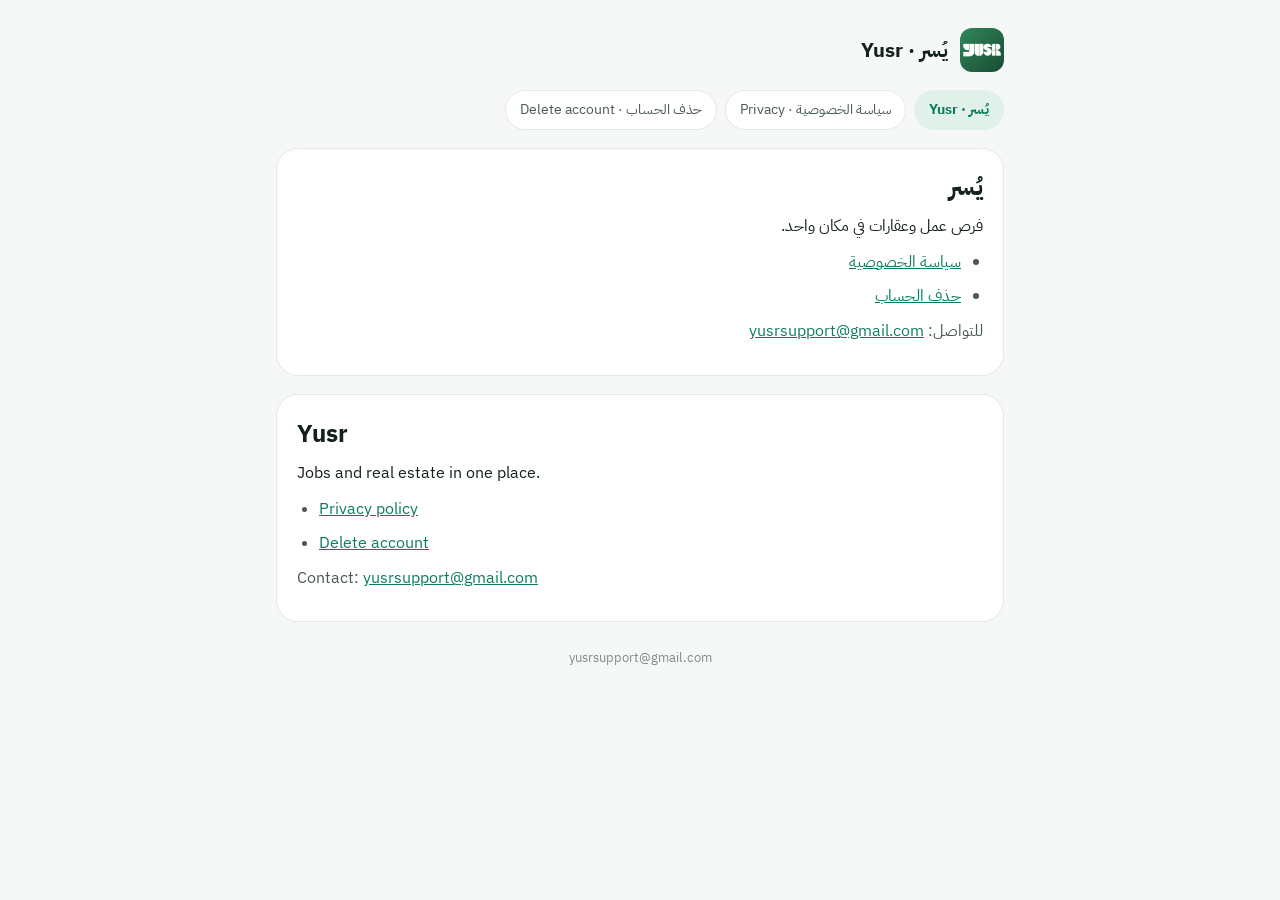
==== index.html @ 182690db "Yusr: privacy policy and account deletion pages (Arabic and English) Co-Authored-By: Claude Opus 5.5" ====
<!doctype html>
<html lang="ar" dir="rtl">
<head>
<meta charset="utf-8">
<meta name="viewport" content="width=device-width, initial-scale=1">
<title>يُسر · Yusr</title>
<link rel="preconnect" href="https://fonts.googleapis.com"><link rel="preconnect" href="https://fonts.gstatic.com" crossorigin>
<link href="https://fonts.googleapis.com/css2?family=IBM+Plex+Sans+Arabic:wght@400;600;700&family=IBM+Plex+Sans:wght@400;600;700&display=swap" rel="stylesheet">
<link rel="icon" href="logo.png">
<style>
:root{--bg:#F6F8F7;--card:#FFFFFF;--ink:#14201B;--ink2:#4A5952;--ink3:#7F8C87;--brand:#0B7D5E;--soft:#E0F1E9;--line:#E3E8E6}
@media (prefers-color-scheme:dark){:root{--bg:#0E1412;--card:#18201D;--ink:#EEF3F1;--ink2:#A5B4AE;--ink3:#7D8B86;--brand:#3DD598;--soft:#163328;--line:#26302C}}
*{box-sizing:border-box}
body{margin:0;background:var(--bg);color:var(--ink);font:16px/1.85 "IBM Plex Sans Arabic","Segoe UI",Tahoma,Arial,sans-serif}
.wrap{max-width:760px;margin:0 auto;padding:20px 16px 60px}
header{display:flex;align-items:center;gap:12px;padding:8px 0 18px}
header img{width:44px;height:44px;border-radius:12px}
header .name{font-weight:700;font-size:20px}
nav{display:flex;flex-wrap:wrap;gap:8px;margin-bottom:18px}
nav a{padding:6px 14px;border-radius:999px;background:var(--card);border:1px solid var(--line);color:var(--ink2);text-decoration:none;font-size:14px}
nav a.on{background:var(--soft);color:var(--brand);border-color:transparent;font-weight:700}
.doc{background:var(--card);border:1px solid var(--line);border-radius:22px;padding:22px 20px;margin-bottom:18px}
h1{font-size:24px;line-height:1.4;margin:0 0 8px}
h2{font-size:17px;margin:22px 0 4px;color:var(--brand)}
p{margin:6px 0;color:var(--ink2)}
ul{margin:6px 0;padding-inline-start:22px;color:var(--ink2)}
li{margin:4px 0}
a{color:var(--brand)}
.lead{color:var(--ink)}
.en{font-family:"IBM Plex Sans","Segoe UI",Arial,sans-serif}
.steps li{margin:8px 0}
footer{color:var(--ink3);font-size:13px;text-align:center;margin-top:24px}
</style>
</head>
<body><div class="wrap">
<header><img src="logo.png" alt=""><div class="name">يُسر · Yusr</div></header>
<nav><a href="index.html" class="on">يُسر · Yusr</a><a href="privacy.html" class="">سياسة الخصوصية · Privacy</a><a href="delete-account.html" class="">حذف الحساب · Delete account</a></nav>
<section class="doc" lang="ar" dir="rtl"><h1>يُسر</h1><p class="lead">فرص عمل وعقارات في مكان واحد.</p>
<ul><li><a href="privacy.html">سياسة الخصوصية</a></li><li><a href="delete-account.html">حذف الحساب</a></li></ul>
<p>للتواصل: <a href="mailto:yusrsupport@gmail.com">yusrsupport@gmail.com</a></p></section>
<section class="doc en" lang="en" dir="ltr"><h1>Yusr</h1><p class="lead">Jobs and real estate in one place.</p>
<ul><li><a href="privacy.html">Privacy policy</a></li><li><a href="delete-account.html">Delete account</a></li></ul>
<p>Contact: <a href="mailto:yusrsupport@gmail.com">yusrsupport@gmail.com</a></p></section>
<footer>yusrsupport@gmail.com</footer>
</div></body></html>
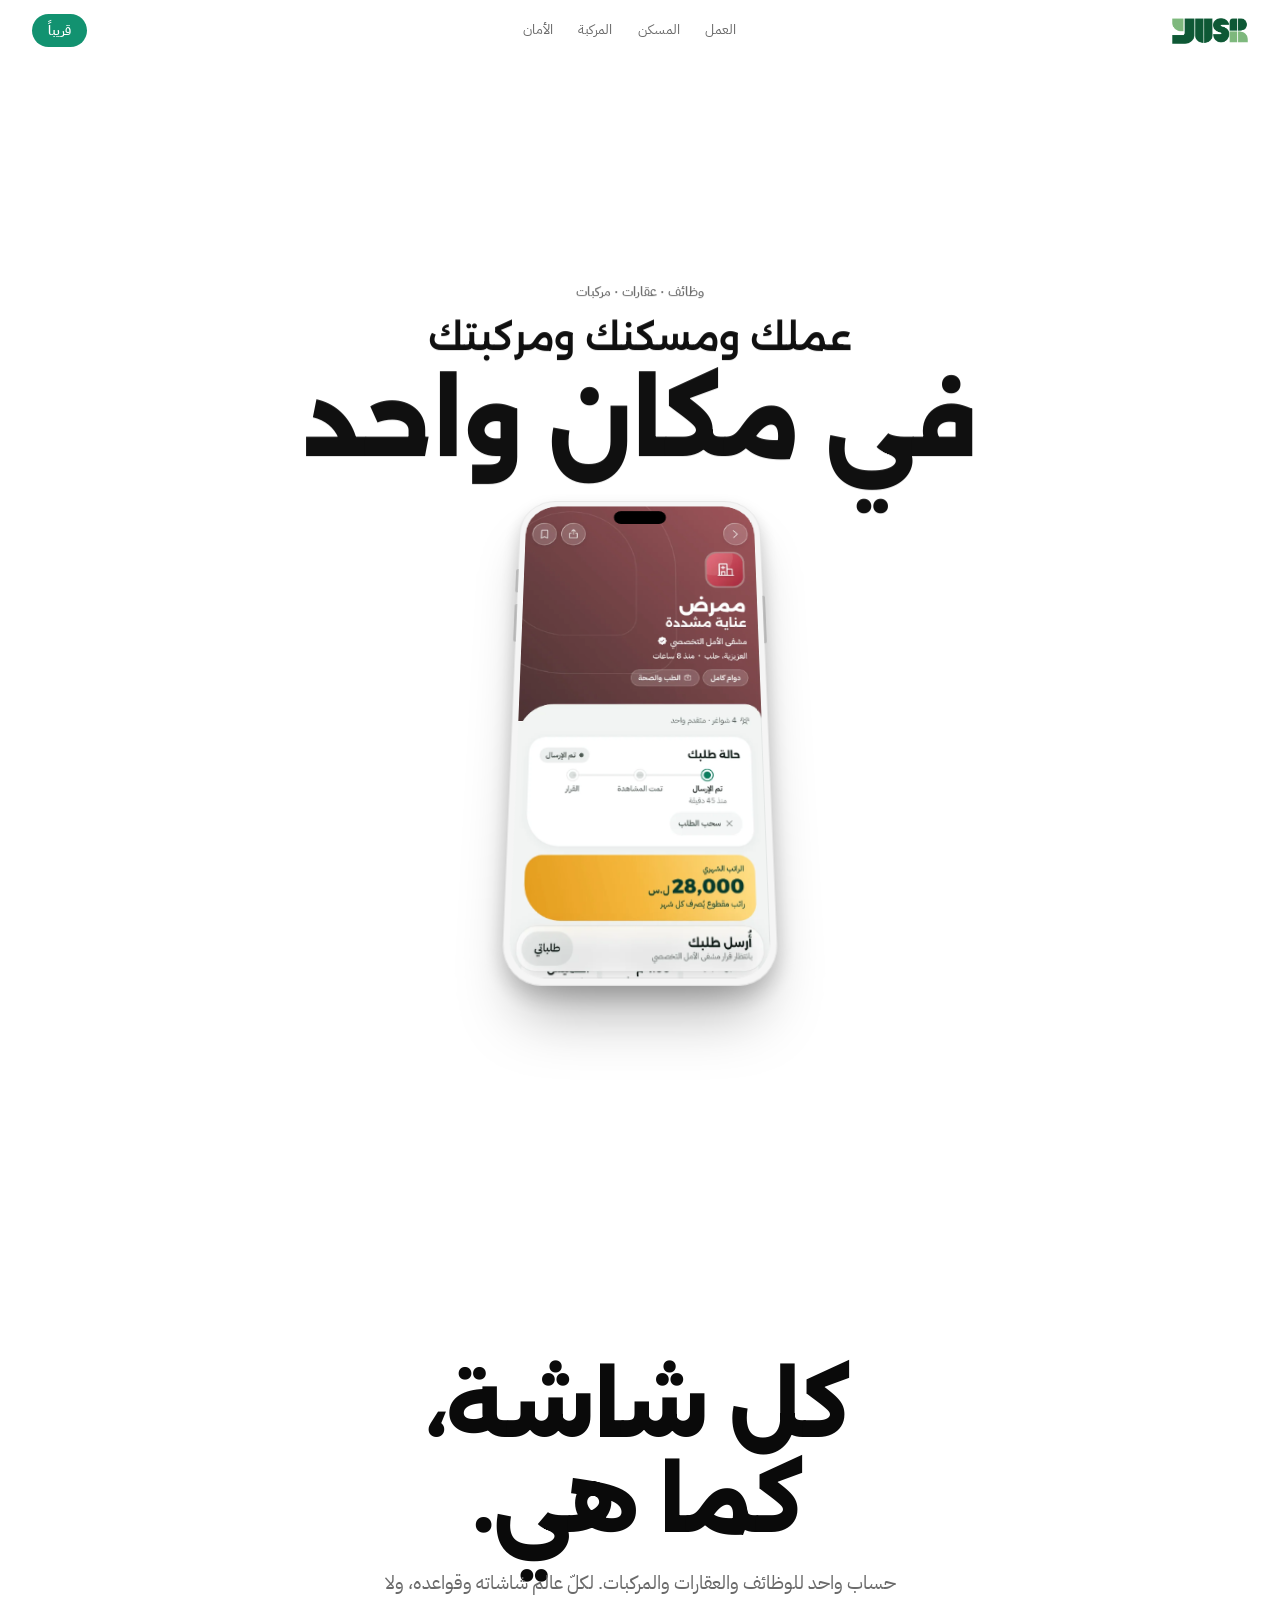
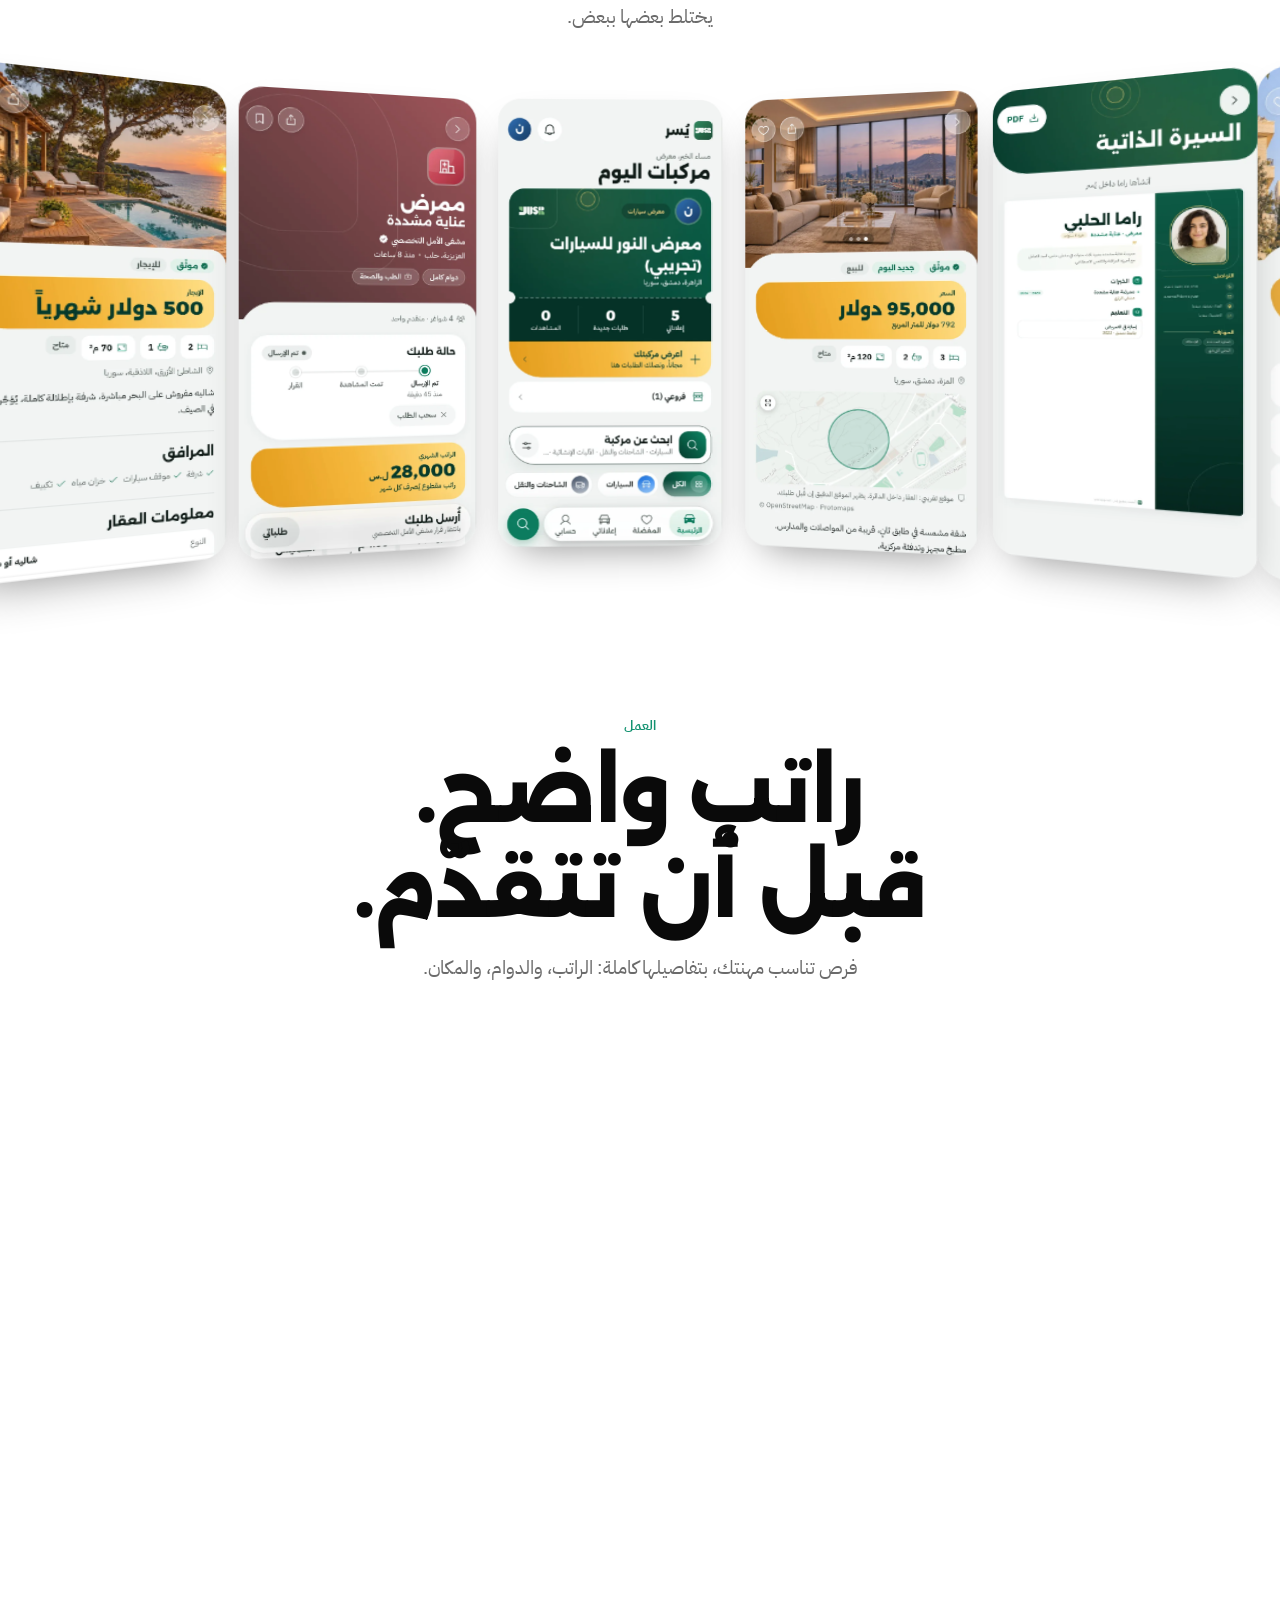
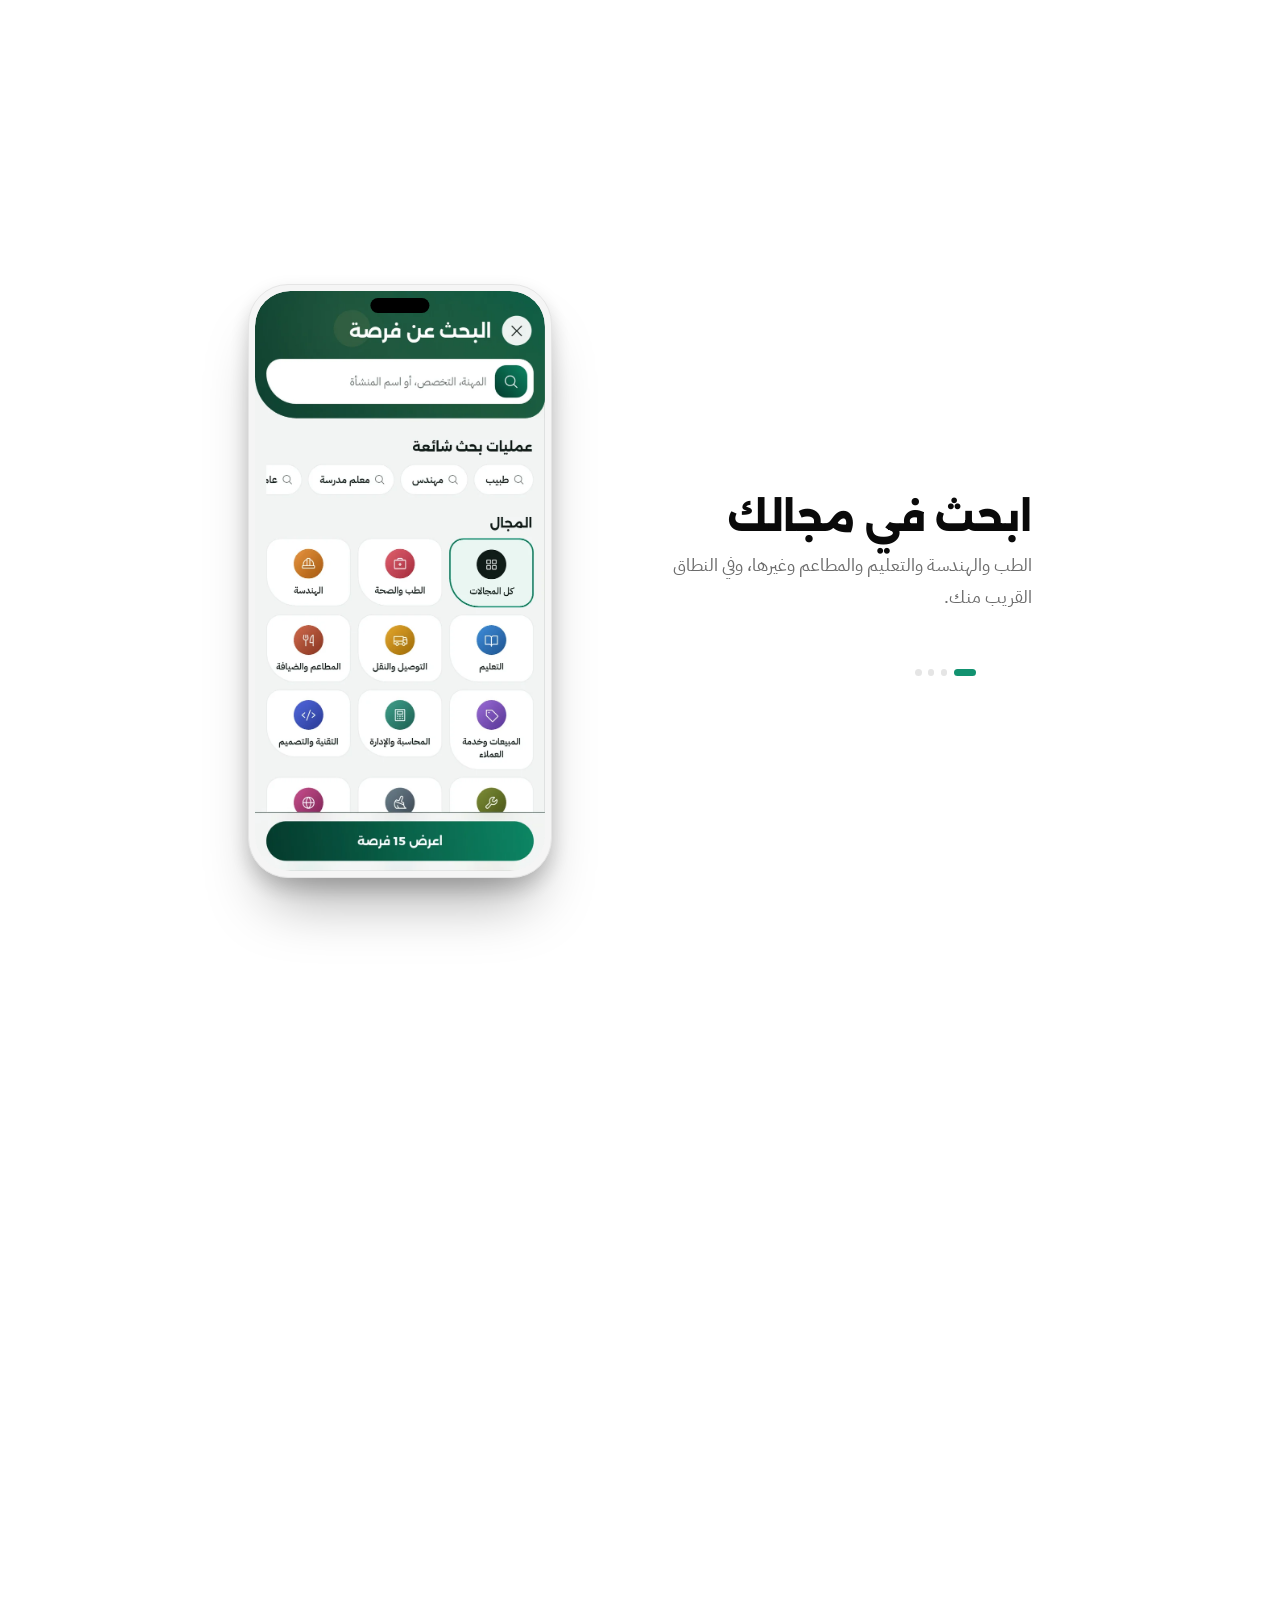
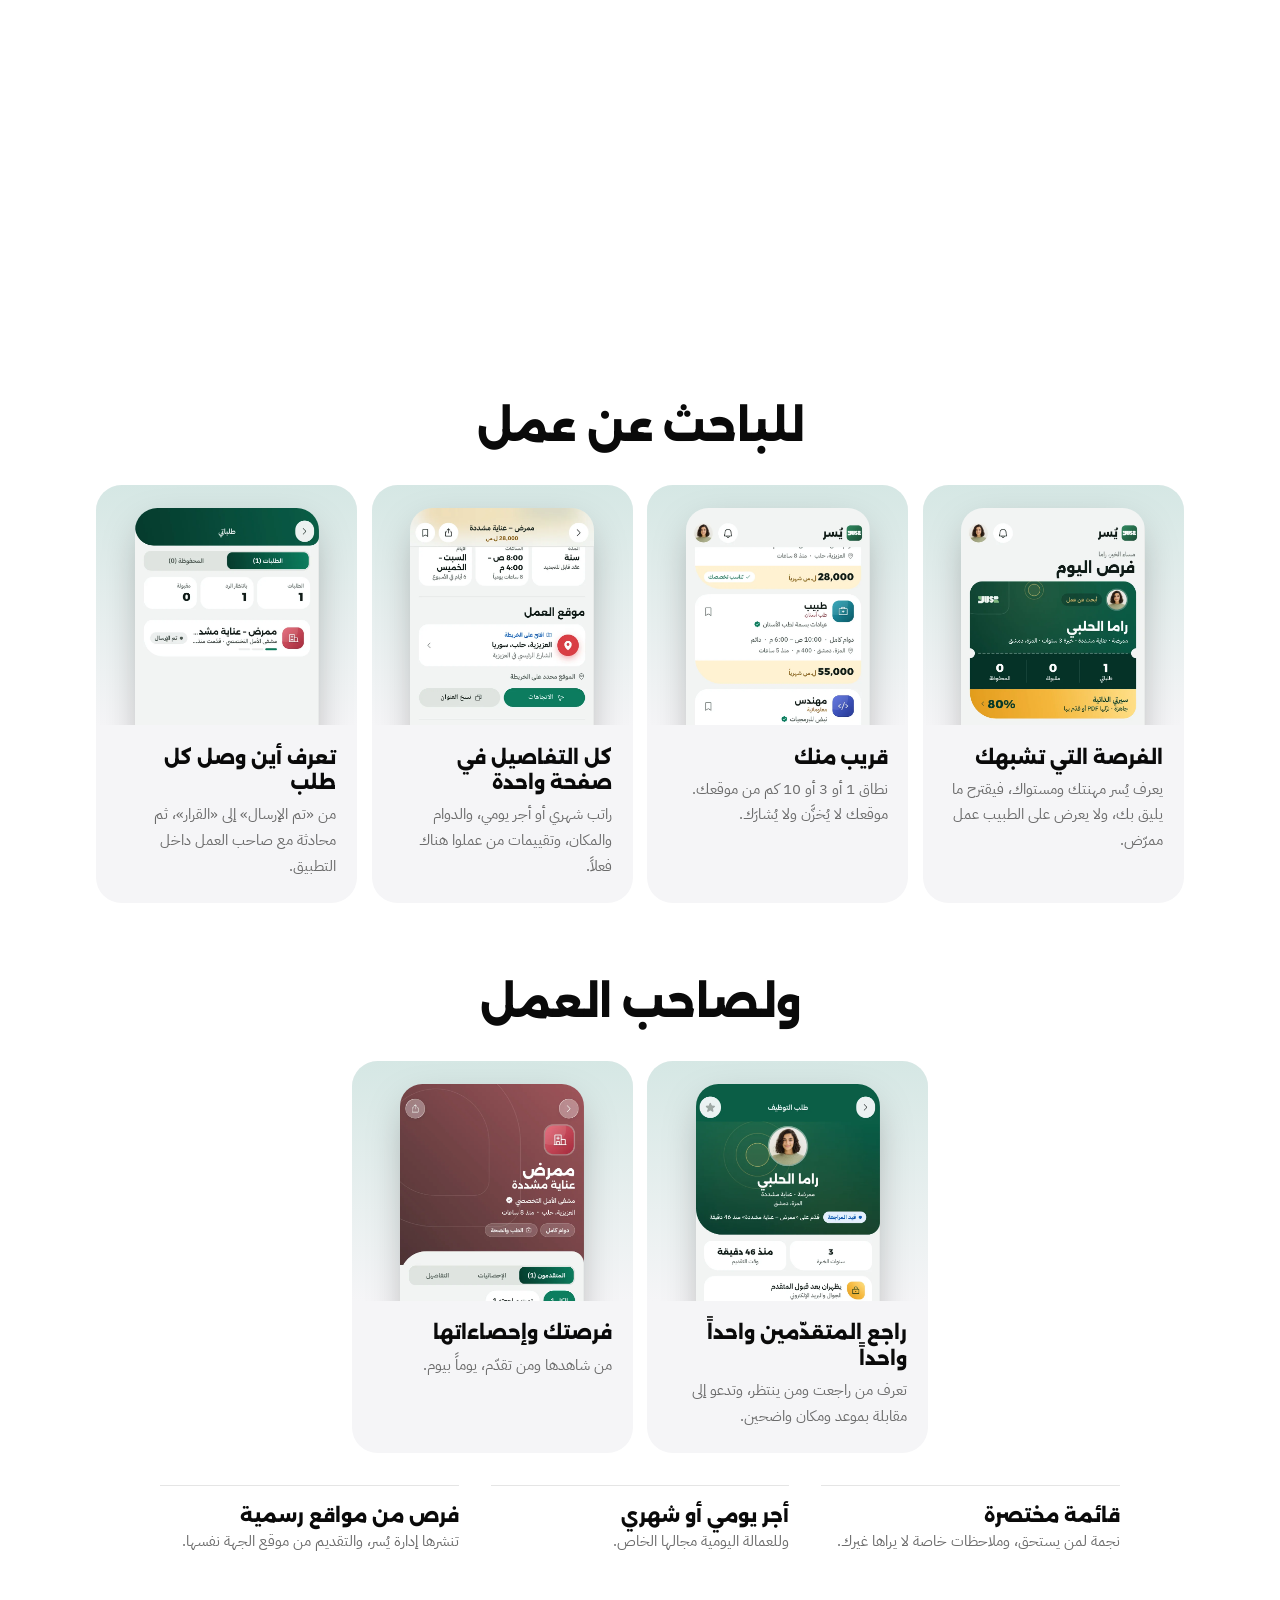
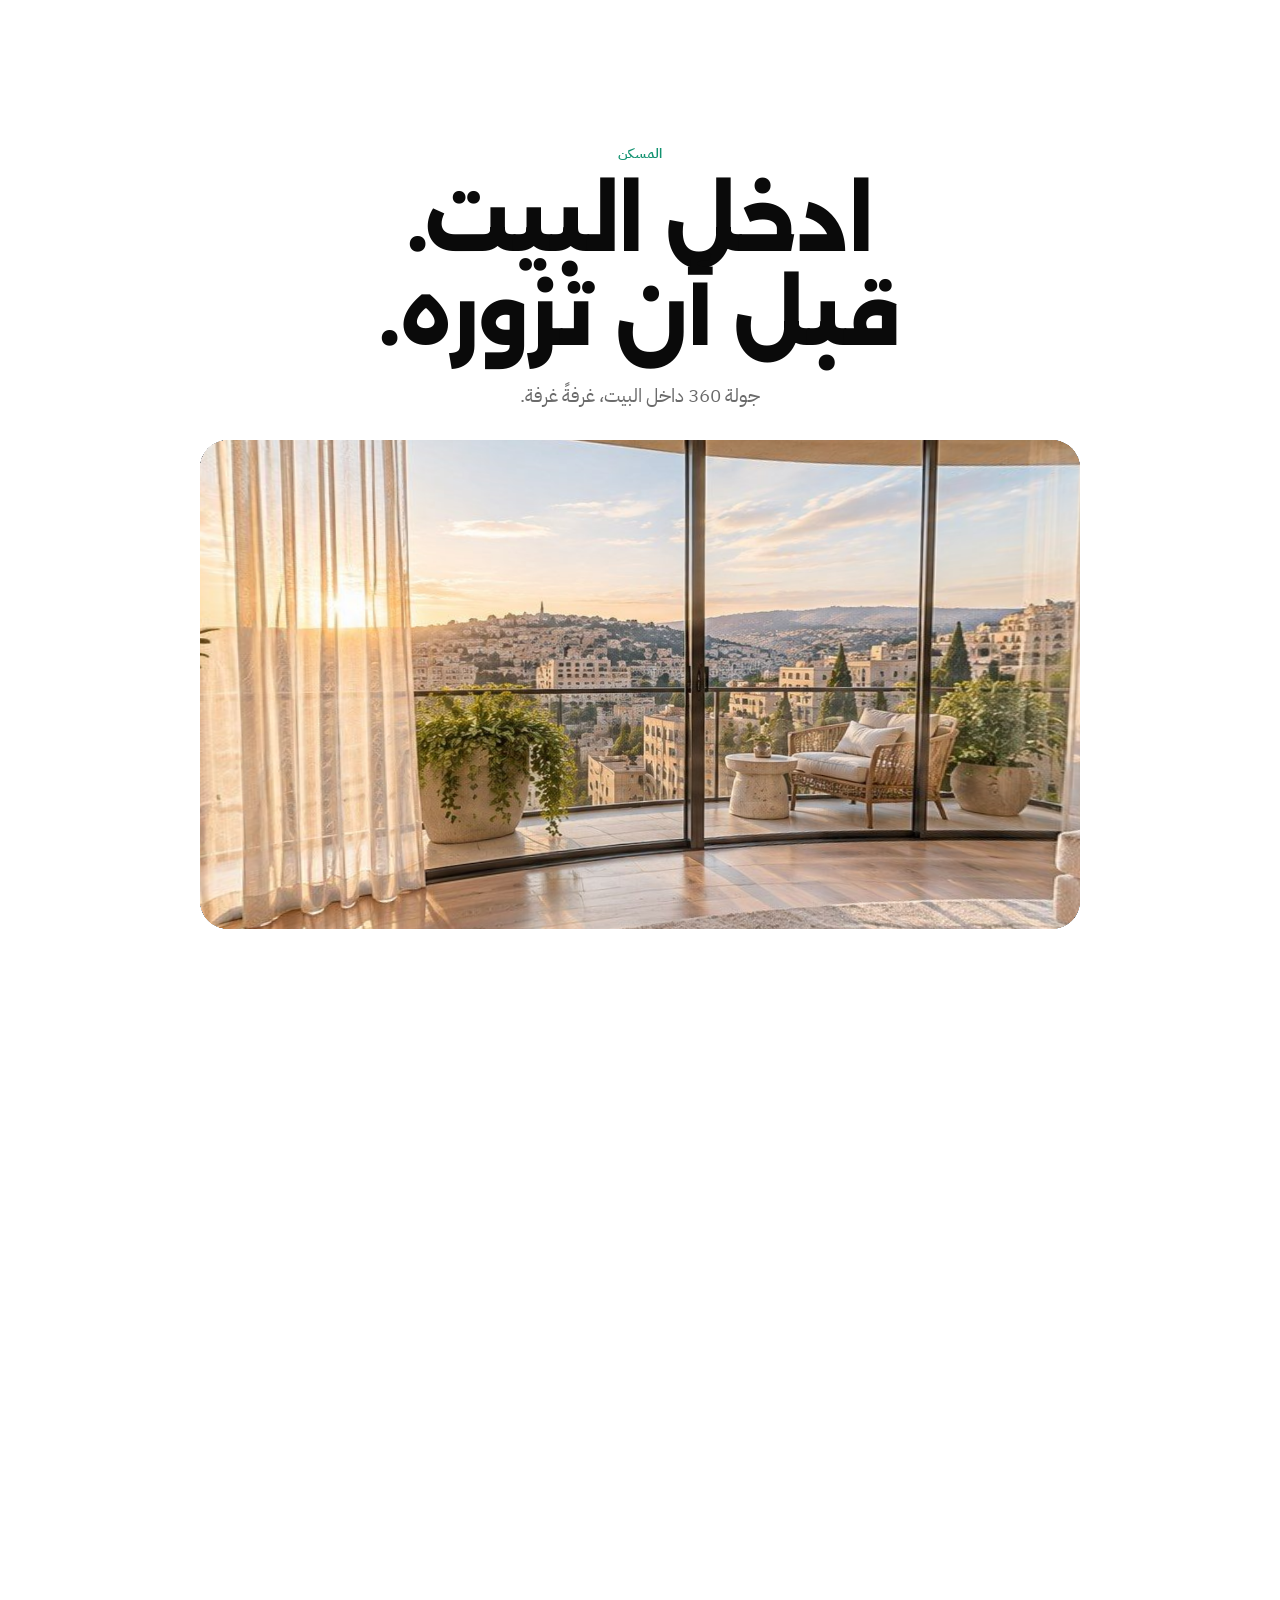
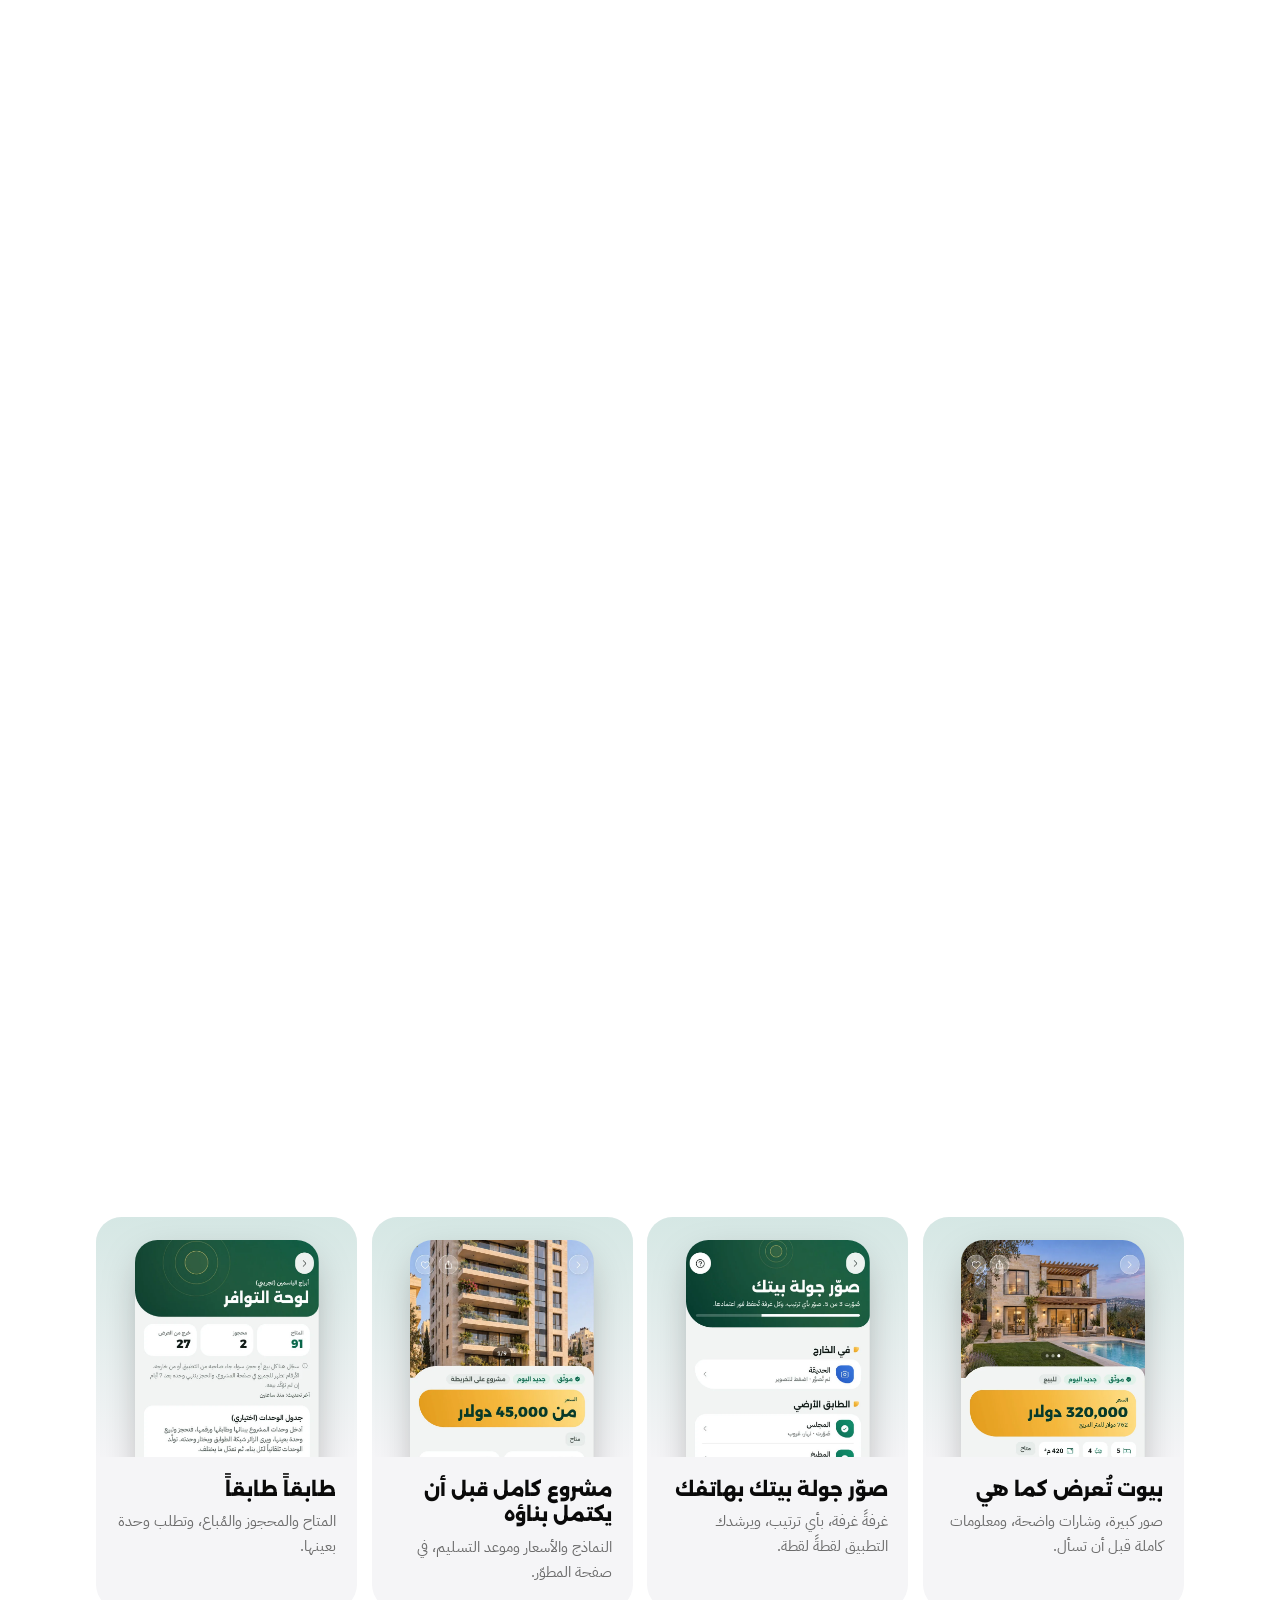
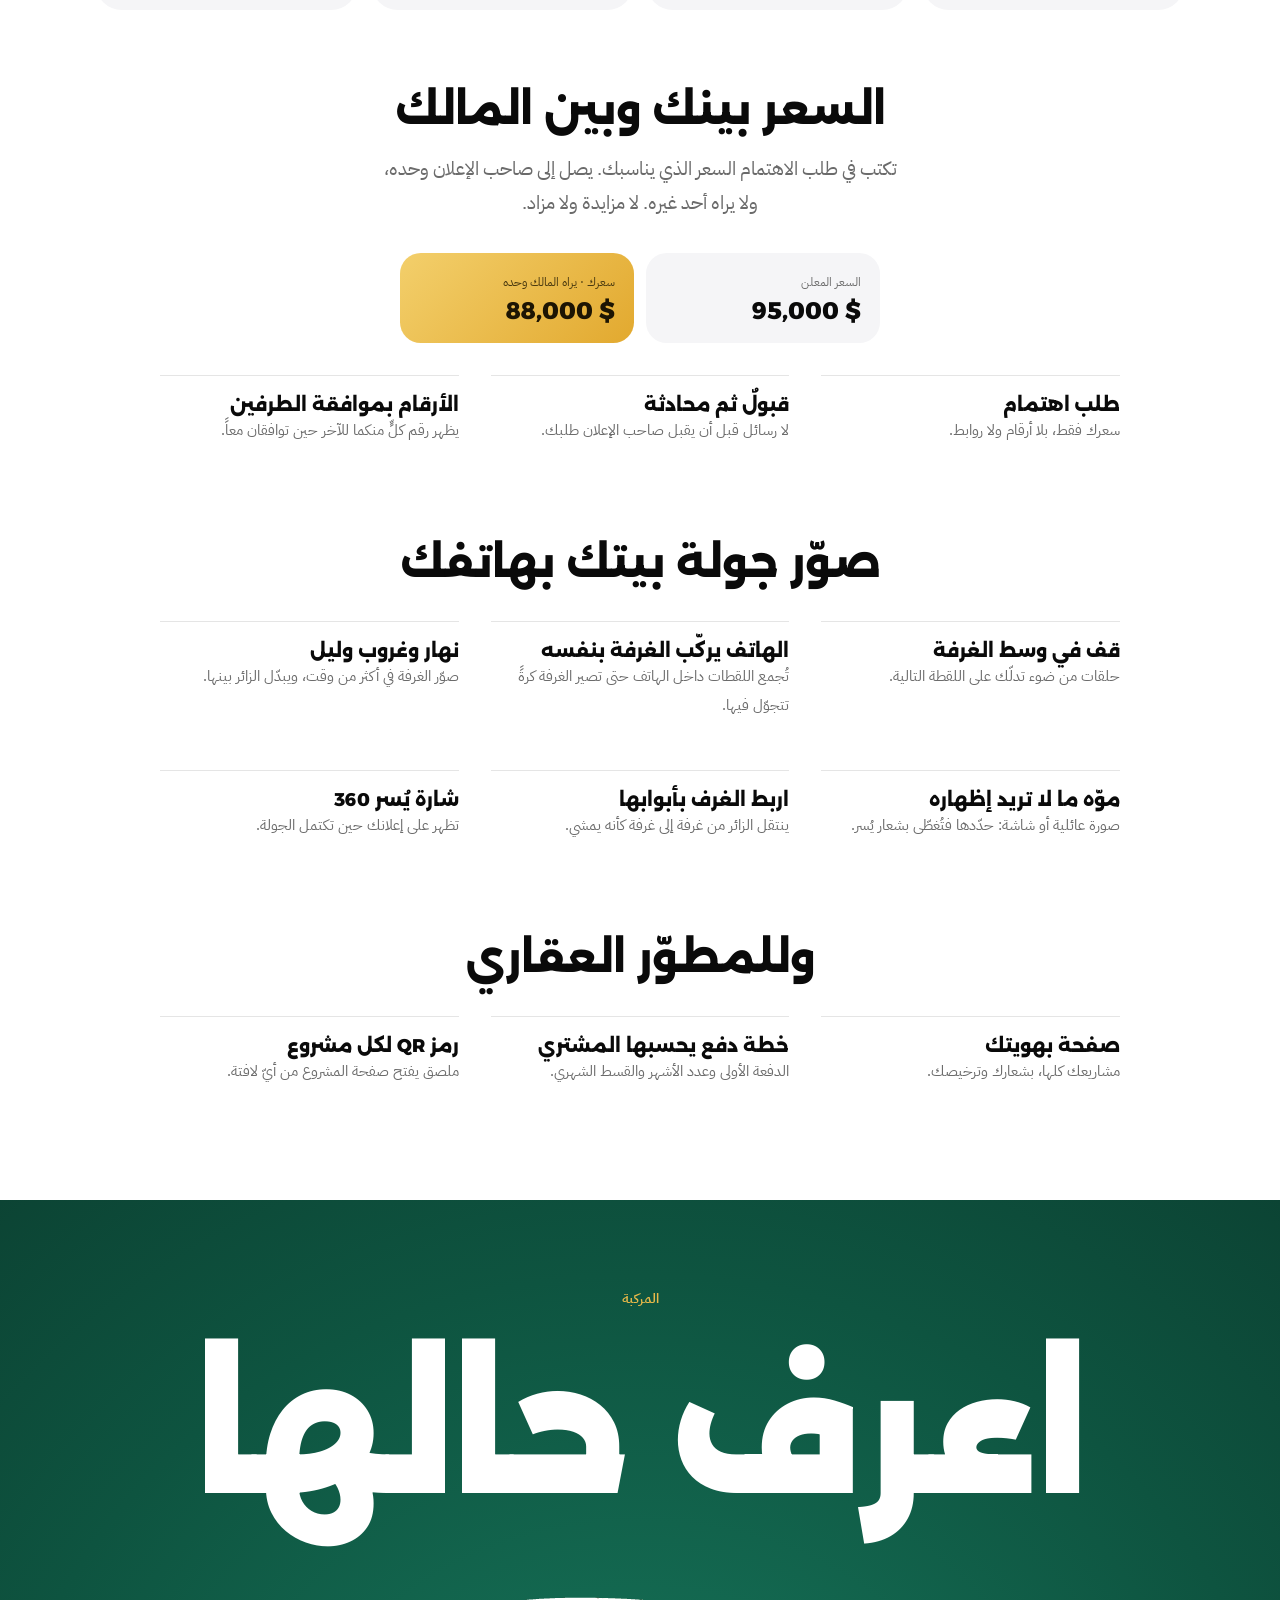
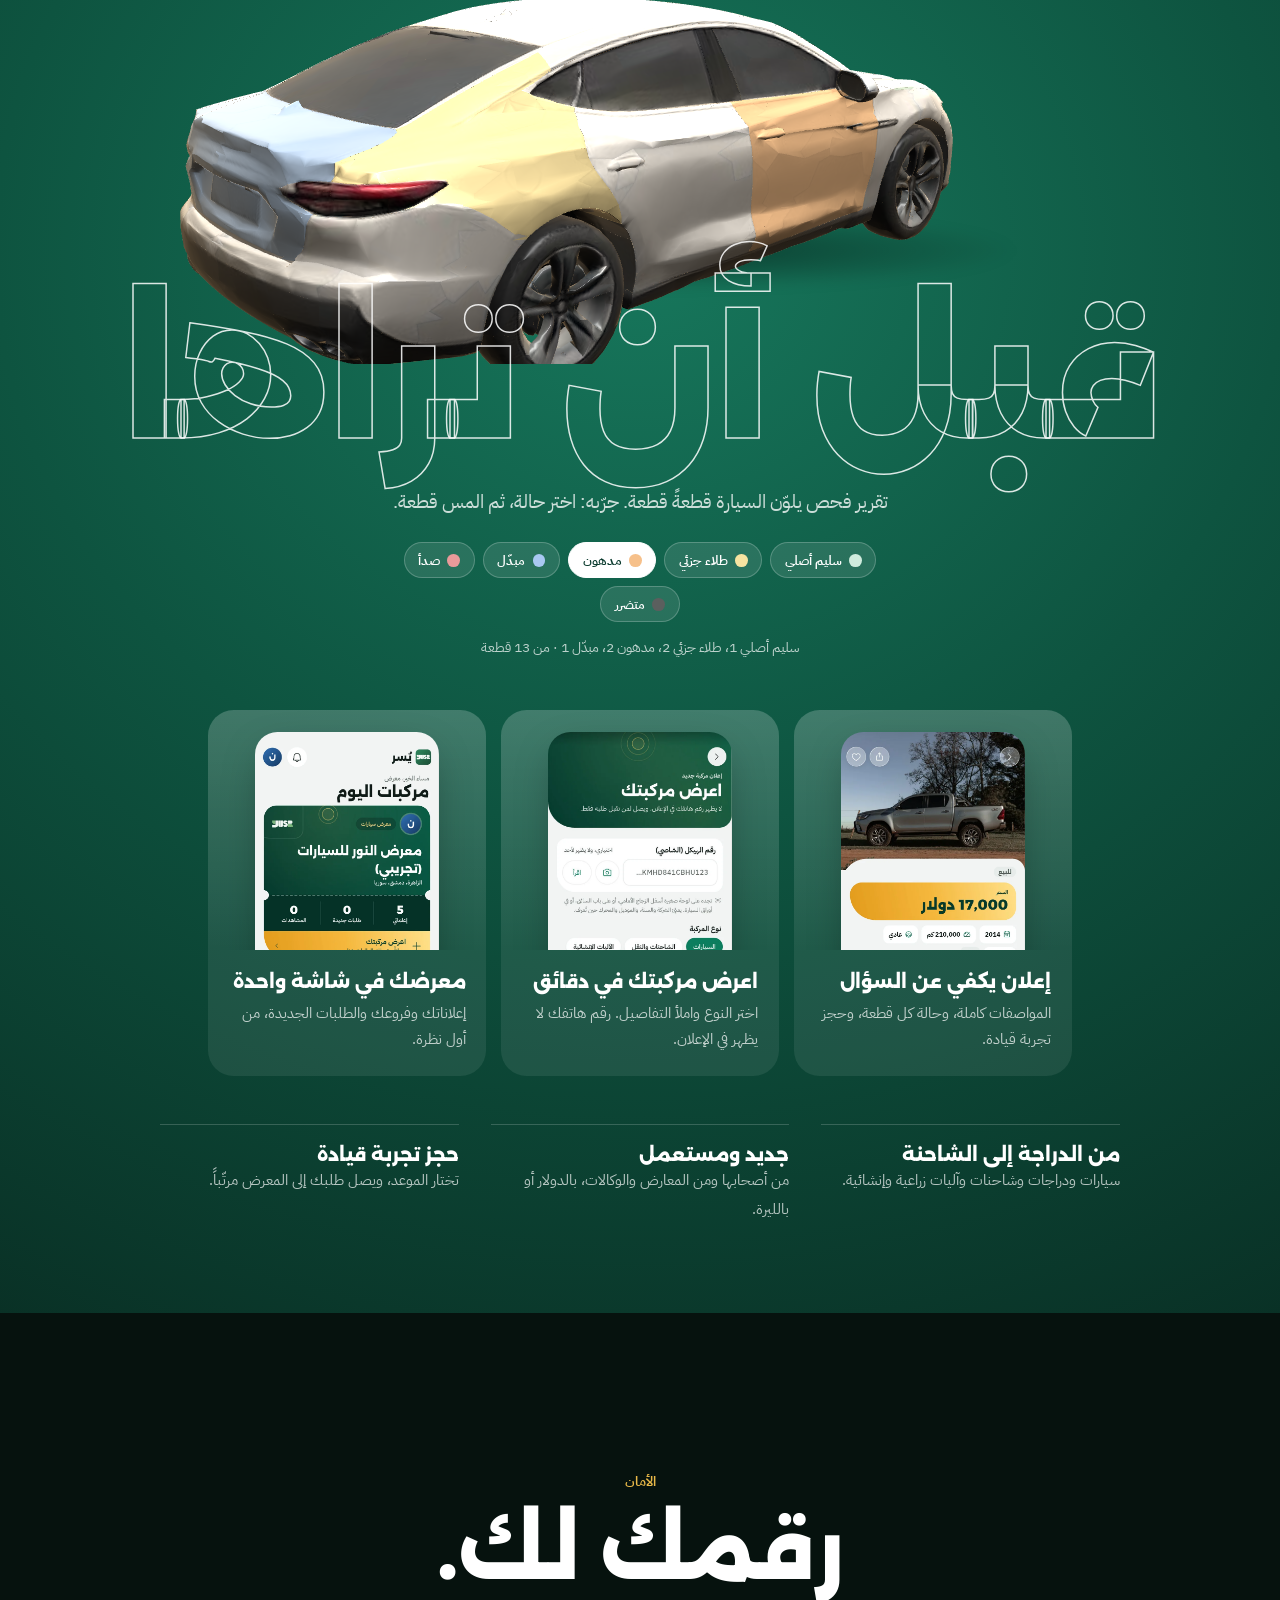
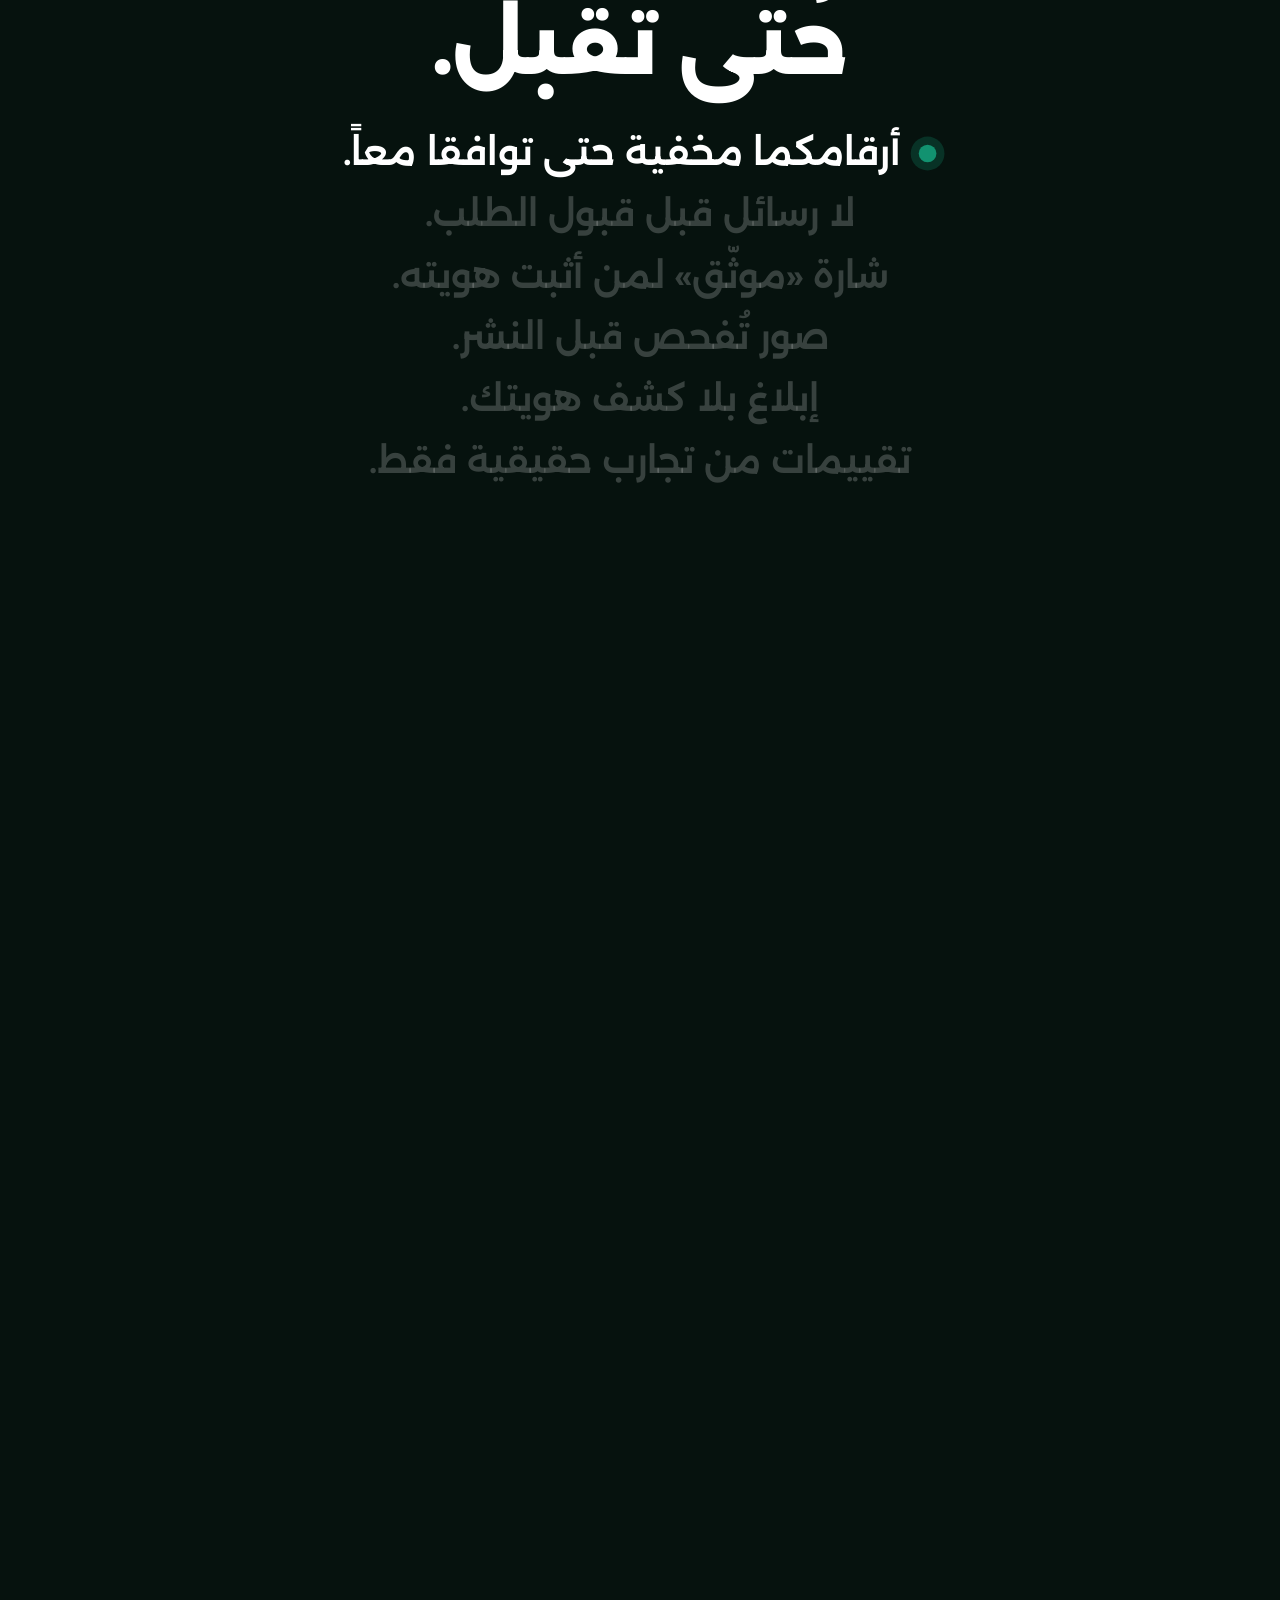
==== commit 41f2fcac: "Yusr site v4: jobs, homes and vehicles in one place — live 360 viewer, 3D car, real app screens, sta" ====
--- a/index.html
+++ b/index.html
@@ -1,45 +1,281 @@
-<!doctype html>
+<!DOCTYPE html>
 <html lang="ar" dir="rtl">
 <head>
 <meta charset="utf-8">
-<meta name="viewport" content="width=device-width, initial-scale=1">
-<title>يُسر · Yusr</title>
-<link rel="preconnect" href="https://fonts.googleapis.com"><link rel="preconnect" href="https://fonts.gstatic.com" crossorigin>
-<link href="https://fonts.googleapis.com/css2?family=IBM+Plex+Sans+Arabic:wght@400;600;700&family=IBM+Plex+Sans:wght@400;600;700&display=swap" rel="stylesheet">
-<link rel="icon" href="logo.png">
-<style>
-:root{--bg:#F6F8F7;--card:#FFFFFF;--ink:#14201B;--ink2:#4A5952;--ink3:#7F8C87;--brand:#0B7D5E;--soft:#E0F1E9;--line:#E3E8E6}
-@media (prefers-color-scheme:dark){:root{--bg:#0E1412;--card:#18201D;--ink:#EEF3F1;--ink2:#A5B4AE;--ink3:#7D8B86;--brand:#3DD598;--soft:#163328;--line:#26302C}}
-*{box-sizing:border-box}
-body{margin:0;background:var(--bg);color:var(--ink);font:16px/1.85 "IBM Plex Sans Arabic","Segoe UI",Tahoma,Arial,sans-serif}
-.wrap{max-width:760px;margin:0 auto;padding:20px 16px 60px}
-header{display:flex;align-items:center;gap:12px;padding:8px 0 18px}
-header img{width:44px;height:44px;border-radius:12px}
-header .name{font-weight:700;font-size:20px}
-nav{display:flex;flex-wrap:wrap;gap:8px;margin-bottom:18px}
-nav a{padding:6px 14px;border-radius:999px;background:var(--card);border:1px solid var(--line);color:var(--ink2);text-decoration:none;font-size:14px}
-nav a.on{background:var(--soft);color:var(--brand);border-color:transparent;font-weight:700}
-.doc{background:var(--card);border:1px solid var(--line);border-radius:22px;padding:22px 20px;margin-bottom:18px}
-h1{font-size:24px;line-height:1.4;margin:0 0 8px}
-h2{font-size:17px;margin:22px 0 4px;color:var(--brand)}
-p{margin:6px 0;color:var(--ink2)}
-ul{margin:6px 0;padding-inline-start:22px;color:var(--ink2)}
-li{margin:4px 0}
-a{color:var(--brand)}
-.lead{color:var(--ink)}
-.en{font-family:"IBM Plex Sans","Segoe UI",Arial,sans-serif}
-.steps li{margin:8px 0}
-footer{color:var(--ink3);font-size:13px;text-align:center;margin-top:24px}
-</style>
+<meta name="viewport" content="width=device-width, initial-scale=1, viewport-fit=cover">
+<title>يُسر — عملك ومسكنك ومركبتك في مكان واحد</title>
+<meta name="description" content="يُسر: وظائف وعقارات ومركبات في تطبيق واحد. راتب واضح قبل أن تتقدّم، وجولة 360 داخل البيت قبل أن تزوره، وتقرير فحص للسيارة قبل أن تراها.">
+<meta name="theme-color" content="#0a0a0a">
+<link rel="icon" type="image/png" href="icon.png">
+<meta property="og:title" content="يُسر — عملك ومسكنك ومركبتك في مكان واحد">
+<meta property="og:description" content="وظائف وعقارات ومركبات في تطبيق واحد.">
+<meta property="og:type" content="website">
+<!--
+  Yusr website v4 (27/11). Motion patterns follow designer components from 21st.dev, rebuilt in plain CSS/JS:
+  - Hero: "Phone Scroll Hero" by Ruixen UI (MIT) — a tilted phone that flattens and climbs over the headline.
+  - Screens strip: the curved filmstrip pattern ("images curve in from one edge, flatten at the centre, fade away").
+  - Home: scroll-to-scale media. Vehicle: giant type around the media. Safety: scroll-highlighted word list.
+  Screens are real app screenshots. The 360 viewer and the 3D car are the app's own shader and model.
+-->
+<link rel="stylesheet" href="site.css">
 </head>
-<body><div class="wrap">
-<header><img src="logo.png" alt=""><div class="name">يُسر · Yusr</div></header>
-<nav><a href="index.html" class="on">يُسر · Yusr</a><a href="privacy.html" class="">سياسة الخصوصية · Privacy</a><a href="delete-account.html" class="">حذف الحساب · Delete account</a></nav>
-<section class="doc" lang="ar" dir="rtl"><h1>يُسر</h1><p class="lead">فرص عمل وعقارات في مكان واحد.</p>
-<ul><li><a href="privacy.html">سياسة الخصوصية</a></li><li><a href="delete-account.html">حذف الحساب</a></li></ul>
-<p>للتواصل: <a href="mailto:yusrsupport@gmail.com">yusrsupport@gmail.com</a></p></section>
-<section class="doc en" lang="en" dir="ltr"><h1>Yusr</h1><p class="lead">Jobs and real estate in one place.</p>
-<ul><li><a href="privacy.html">Privacy policy</a></li><li><a href="delete-account.html">Delete account</a></li></ul>
-<p>Contact: <a href="mailto:yusrsupport@gmail.com">yusrsupport@gmail.com</a></p></section>
-<footer>yusrsupport@gmail.com</footer>
-</div></body></html>
+<body>
+<header class="bar" id="bar">
+  <a href="#top" class="brand" aria-label="يُسر"><img src="wordmark.png" alt="يُسر"></a>
+  <nav aria-label="أقسام الصفحة">
+    <a href="#work">العمل</a><a href="#home">المسكن</a><a href="#cars">المركبة</a><a href="#safe">الأمان</a>
+  </nav>
+  <a class="get" href="#get">قريباً</a>
+</header>
+
+<main id="top">
+<!-- 1 · الافتتاحية -->
+<section class="hero" id="hero" aria-label="الافتتاحية">
+  <div class="stage">
+    <div class="title" id="title">
+      <p class="eyebrow">وظائف · عقارات · مركبات</p>
+      <h1>عملك ومسكنك ومركبتك<span>في مكان واحد</span></h1>
+    </div>
+    <div class="rig" id="rig">
+      <div class="phone">
+        <span class="btn b1" aria-hidden="true"></span><span class="btn b2" aria-hidden="true"></span><span class="btn b3" aria-hidden="true"></span>
+        <div class="body"><div class="screen" id="heroScreen">
+          <div class="island" aria-hidden="true"></div>
+          <!--HERO_SHOTS-->
+        </div></div>
+      </div>
+    </div>
+  </div>
+</section>
+
+<!-- 2 · شريط الشاشات -->
+<section class="focus" id="focus" aria-label="شاشات التطبيق">
+  <h2 class="h2 rv">كل شاشة،<br>كما هي.</h2>
+  <p class="lead rv">حساب واحد للوظائف والعقارات والمركبات. لكلّ عالم شاشاته وقواعده، ولا يختلط بعضها ببعض.</p>
+  <div class="arc" id="arc" dir="ltr" aria-hidden="true"></div>
+</section>
+
+<!-- 3 · العمل -->
+<section class="chapter" id="work">
+  <div class="intro">
+    <p class="label rv">العمل</p>
+    <h2 class="h2 rv">راتب واضح.<br>قبل أن تتقدّم.</h2>
+    <p class="lead rv">فرص تناسب مهنتك، بتفاصيلها كاملة: الراتب، والدوام، والمكان.</p>
+  </div>
+  <figure class="photo rv"><img src="p/work.webp" alt="شابة أنيقة تتابع طلب التوظيف على هاتفها" loading="lazy"></figure>
+  <div class="pin" id="workPin">
+    <div class="stick">
+      <div class="steps" id="steps">
+        <div class="step on"><b>ابحث في مجالك</b><span>الطب والهندسة والتعليم والمطاعم وغيرها، وفي النطاق القريب منك.</span></div>
+        <div class="step"><b>اعرف كل شيء أولاً</b><span>الدوام وأيامه وموقع العمل على الخريطة، في صفحة واحدة.</span></div>
+        <div class="step"><b>سيرة ذاتية تليق بك</b><span>قوالب أنيقة تملؤها مرة واحدة، وتصدّرها ملف PDF.</span></div>
+        <div class="step"><b>تابع طلبك خطوةً خطوة</b><span>من «تم الإرسال» إلى «القرار»، وتعرف متى شوهد طلبك.</span></div>
+      </div>
+      <div class="dots" id="dots" aria-hidden="true"><i class="on"></i><i></i><i></i><i></i></div>
+      <div class="phone flat">
+        <div class="body"><div class="screen" id="workScreen">
+          <div class="island" aria-hidden="true"></div>
+          <img class="on" src="s/search.webp" alt="شاشة البحث عن فرصة" loading="lazy">
+          <img src="s/job2.webp" alt="تفاصيل فرصة العمل" loading="lazy">
+          <img src="s/cv.webp" alt="السيرة الذاتية في التطبيق" loading="lazy">
+          <img src="s/job.webp" alt="حالة طلب التوظيف" loading="lazy">
+        </div></div>
+      </div>
+    </div>
+  </div>
+  <div class="more">
+    <h3 class="h3 rv">للباحث عن عمل</h3>
+    <div class="tiles">
+      <article class="tile rv"><div class="shot"><img src="s/home.webp" alt="الشاشة الرئيسية للباحث عن عمل" loading="lazy"></div><h3>الفرصة التي تشبهك</h3><p>يعرف يُسر مهنتك ومستواك، فيقترح ما يليق بك، ولا يعرض على الطبيب عمل ممرّض.</p></article>
+      <article class="tile rv"><div class="shot"><img src="s/jobs_list.webp" alt="فرص قريبة" loading="lazy"></div><h3>قريب منك</h3><p>نطاق 1 أو 3 أو 10 كم من موقعك. موقعك لا يُخزَّن ولا يُشارَك.</p></article>
+      <article class="tile rv"><div class="shot"><img src="s/job2.webp" alt="تفاصيل الفرصة" loading="lazy"></div><h3>كل التفاصيل في صفحة واحدة</h3><p>راتب شهري أو أجر يومي، والدوام والمكان، وتقييمات من عملوا هناك فعلاً.</p></article>
+      <article class="tile rv"><div class="shot"><img src="s/apps.webp" alt="طلباتي" loading="lazy"></div><h3>تعرف أين وصل كل طلب</h3><p>من «تم الإرسال» إلى «القرار»، ثم محادثة مع صاحب العمل داخل التطبيق.</p></article>
+    </div>
+    <h3 class="h3 rv">ولصاحب العمل</h3>
+    <div class="tiles two">
+      <article class="tile rv"><div class="shot"><img src="s/applicant.webp" alt="طلب توظيف عند صاحب العمل" loading="lazy"></div><h3>راجع المتقدّمين واحداً واحداً</h3><p>تعرف من راجعت ومن ينتظر، وتدعو إلى مقابلة بموعد ومكان واضحين.</p></article>
+      <article class="tile rv"><div class="shot"><img src="s/jobemp.webp" alt="فرصتك عند صاحب العمل" loading="lazy"></div><h3>فرصتك وإحصاءاتها</h3><p>من شاهدها ومن تقدّم، يوماً بيوم.</p></article>
+    </div>
+    <div class="facts light"><div class="rv"><b>قائمة مختصرة</b><span>نجمة لمن يستحق، وملاحظات خاصة لا يراها غيرك.</span></div><div class="rv"><b>أجر يومي أو شهري</b><span>وللعمالة اليومية مجالها الخاص.</span></div><div class="rv"><b>فرص من مواقع رسمية</b><span>تنشرها إدارة يُسر، والتقديم من موقع الجهة نفسها.</span></div></div>
+  </div>
+</section>
+
+<!-- 4 · المسكن -->
+<section class="chapter" id="home">
+  <div class="grow" id="grow">
+    <div class="stick">
+      <div class="intro" id="growTitle">
+        <p class="label">المسكن</p>
+        <h2 class="h2">ادخل البيت.<br>قبل أن تزوره.</h2>
+        <p class="lead">جولة 360 داخل البيت، غرفةً غرفة.</p>
+      </div>
+      <div class="frame" id="frame">
+        <canvas id="pano" aria-label="جولة 360 داخل بيت: اسحب لتنظر حولك"></canvas>
+        <div class="tour-ui" id="tourUi">
+          <span class="deg" aria-hidden="true">360°</span>
+          <div class="rooms" id="rooms"></div>
+          <p class="hint">اسحب لتنظر حولك · صور 360 توضيحية</p>
+        </div>
+      </div>
+    </div>
+  </div>
+  <div class="tiles">
+    <article class="tile rv"><div class="shot"><img src="s/listing.webp" alt="صفحة عقار في التطبيق" loading="lazy"></div><h3>بيوت تُعرض كما هي</h3><p>صور كبيرة، وشارات واضحة، ومعلومات كاملة قبل أن تسأل.</p></article>
+    <article class="tile rv"><div class="shot"><img src="s/tourhub.webp" alt="تصوير جولة البيت" loading="lazy"></div><h3>صوّر جولة بيتك بهاتفك</h3><p>غرفةً غرفة، بأي ترتيب، ويرشدك التطبيق لقطةً لقطة.</p></article>
+    <article class="tile rv"><div class="shot"><img src="s/project.webp" alt="صفحة مشروع عقاري" loading="lazy"></div><h3>مشروع كامل قبل أن يكتمل بناؤه</h3><p>النماذج والأسعار وموعد التسليم، في صفحة المطوّر.</p></article>
+    <article class="tile rv"><div class="shot"><img src="s/units.webp" alt="لوحة توافر الوحدات" loading="lazy"></div><h3>طابقاً طابقاً</h3><p>المتاح والمحجوز والمُباع، وتطلب وحدة بعينها.</p></article>
+  </div>
+  <div class="more">
+    <h3 class="h3 rv">السعر بينك وبين المالك</h3>
+    <p class="lead rv">تكتب في طلب الاهتمام السعر الذي يناسبك. يصل إلى صاحب الإعلان وحده، ولا يراه أحد غيره. لا مزايدة ولا مزاد.</p>
+    <div class="offer rv" aria-hidden="true"><div><small>السعر المعلن</small><b>95,000 $</b></div><div class="mine"><small>سعرك · يراه المالك وحده</small><b>88,000 $</b></div></div>
+    <div class="facts light"><div class="rv"><b>طلب اهتمام</b><span>سعرك فقط، بلا أرقام ولا روابط.</span></div><div class="rv"><b>قبولٌ ثم محادثة</b><span>لا رسائل قبل أن يقبل صاحب الإعلان طلبك.</span></div><div class="rv"><b>الأرقام بموافقة الطرفين</b><span>يظهر رقم كلٍّ منكما للآخر حين توافقان معاً.</span></div></div>
+    <h3 class="h3 rv">صوّر جولة بيتك بهاتفك</h3>
+    <div class="facts light"><div class="rv"><b>قف في وسط الغرفة</b><span>حلقات من ضوء تدلّك على اللقطة التالية.</span></div><div class="rv"><b>الهاتف يركّب الغرفة بنفسه</b><span>تُجمع اللقطات داخل الهاتف حتى تصير الغرفة كرةً تتجوّل فيها.</span></div><div class="rv"><b>نهار وغروب وليل</b><span>صوّر الغرفة في أكثر من وقت، ويبدّل الزائر بينها.</span></div><div class="rv"><b>موّه ما لا تريد إظهاره</b><span>صورة عائلية أو شاشة: حدّدها فتُغطّى بشعار يُسر.</span></div><div class="rv"><b>اربط الغرف بأبوابها</b><span>ينتقل الزائر من غرفة إلى غرفة كأنه يمشي.</span></div><div class="rv"><b>شارة يُسر 360</b><span>تظهر على إعلانك حين تكتمل الجولة.</span></div></div>
+    <h3 class="h3 rv">وللمطوّر العقاري</h3>
+    <div class="facts light"><div class="rv"><b>صفحة بهويتك</b><span>مشاريعك كلها، بشعارك وترخيصك.</span></div><div class="rv"><b>خطة دفع يحسبها المشتري</b><span>الدفعة الأولى وعدد الأشهر والقسط الشهري.</span></div><div class="rv"><b>رمز QR لكل مشروع</b><span>ملصق يفتح صفحة المشروع من أيّ لافتة.</span></div></div>
+  </div>
+</section>
+
+<!-- 5 · المركبة -->
+<section class="garage" id="cars">
+  <p class="label rv">المركبة</p>
+  <div class="sand">
+    <span class="big top" aria-hidden="true">اعرف حالها</span>
+    <div class="stage3d"><div class="floor" aria-hidden="true"></div><canvas id="car" aria-label="مجسّم سيارة ثلاثي الأبعاد: المس قطعة لتلوّنها"></canvas></div>
+    <span class="big bot" aria-hidden="true">قبل أن تراها</span>
+  </div>
+  <h2 class="sr">اعرف حالها قبل أن تراها</h2>
+  <p class="lead rv">تقرير فحص يلوّن السيارة قطعةً قطعة. جرّبه: اختر حالة، ثم المس قطعة.</p>
+  <div class="states" id="states" role="group" aria-label="حالة القطعة"></div>
+  <p class="sum" id="carSum" aria-live="polite"></p>
+  <div class="tiles">
+    <article class="tile rv"><div class="shot"><img src="s/vehicle.webp" alt="إعلان مركبة" loading="lazy"></div><h3>إعلان يكفي عن السؤال</h3><p>المواصفات كاملة، وحالة كل قطعة، وحجز تجربة قيادة.</p></article>
+    <article class="tile rv"><div class="shot"><img src="s/postv.webp" alt="إعلان مركبة جديد" loading="lazy"></div><h3>اعرض مركبتك في دقائق</h3><p>اختر النوع واملأ التفاصيل. رقم هاتفك لا يظهر في الإعلان.</p></article>
+    <article class="tile rv"><div class="shot"><img src="s/showroom.webp" alt="الشاشة الرئيسية للمعرض" loading="lazy"></div><h3>معرضك في شاشة واحدة</h3><p>إعلاناتك وفروعك والطلبات الجديدة، من أول نظرة.</p></article>
+  </div>
+  <div class="facts"><div class="rv"><b>من الدراجة إلى الشاحنة</b><span>سيارات ودراجات وشاحنات وآليات زراعية وإنشائية.</span></div><div class="rv"><b>جديد ومستعمل</b><span>من أصحابها ومن المعارض والوكالات، بالدولار أو بالليرة.</span></div><div class="rv"><b>حجز تجربة قيادة</b><span>تختار الموعد، ويصل طلبك إلى المعرض مرتّباً.</span></div></div>
+</section>
+
+<!-- 6 · الأمان -->
+<section class="safe" id="safe">
+  <div class="pin" id="safePin">
+    <div class="stick">
+      <p class="label">الأمان</p>
+      <h2 class="h2">رقمك لك.<br>حتى تقبل.</h2>
+      <ul class="lines" id="lines">
+        <li class="on">أرقامكما مخفية حتى توافقا معاً.</li>
+        <li>لا رسائل قبل قبول الطلب.</li>
+        <li>شارة «موثّق» لمن أثبت هويته.</li>
+        <li>صور تُفحص قبل النشر.</li>
+        <li>إبلاغ بلا كشف هويتك.</li>
+        <li>تقييمات من تجارب حقيقية فقط.</li>
+      </ul>
+    </div>
+  </div>
+</section>
+
+<!-- 7 · الإحصاءات -->
+<section class="chapter stats" id="stats">
+  <div class="intro">
+    <p class="label rv">الإحصاءات</p>
+    <h2 class="h2 rv">أرقام تقرّر بها.<br>لا تخمين.</h2>
+    <p class="lead rv">لكل إعلان أرقامه: من شاهده، وكم طلباً جاءه. وللسوق كله خرائط وتقارير تُبنى من إعلانات يُسر نفسها.</p>
+  </div>
+  <div class="lives" id="lives" tabindex="0" aria-label="أمثلة حيّة لشاشات الإحصاءات">
+    <article class="live" data-live="ad">
+      <header>
+        <small>إحصائيات الإعلان</small>
+        <h3 data-k="title">شقة للبيع · المزة</h3>
+        <p>المشاهدات في آخر 7 أيام</p>
+        <b class="num" data-k="views">0</b>
+        <div class="bars" aria-hidden="true"><i></i><i></i><i></i><i></i><i></i><i></i><i></i></div>
+        <div class="days" aria-hidden="true"><span>س</span><span>ح</span><span>ن</span><span>ث</span><span>ر</span><span>خ</span><span>اليوم</span></div>
+      </header>
+      <div class="kpis"><div><b data-k="today">0</b><span>اليوم</span></div><div><b data-k="req">0</b><span>الطلبات</span></div><div><b data-k="rate">0%</b><span>نسبة الطلب</span></div></div>
+    </article>
+    <article class="live" data-live="demand">
+      <header>
+        <small>خريطة الطلب</small>
+        <h3>أين يبحث الناس؟</h3>
+        <p>عدد الباحثين عن عقار في كل محافظة</p>
+        <div class="chips" aria-hidden="true"><span class="on" data-m="0">شراء</span><span data-m="1">إيجار</span></div>
+      </header>
+      <ul class="rows" data-k="rows"></ul>
+    </article>
+    <article class="live" data-live="dealer">
+      <header>
+        <small>إحصاءات معرضي</small>
+        <h3>مشاهدات إعلاناتك</h3>
+        <p>في آخر 7 أيام</p>
+        <b class="num" data-k="total">0</b>
+        <svg class="spark" viewBox="0 0 300 80" preserveAspectRatio="none" aria-hidden="true"><path data-k="area" d=""/><path data-k="line" d=""/></svg>
+      </header>
+      <ul class="top" data-k="top"></ul>
+    </article>
+  </div>
+  <p class="note">الأرقام في هذه البطاقات أمثلة توضيحية، تُريك شكل الإحصاءات في التطبيق.</p>
+  <div class="facts light"><div class="rv"><b>لفرصة العمل أيضاً</b><span>يرى صاحب العمل عدد المشاهدات والمتقدّمين لكل فرصة.</span></div><div class="rv"><b>رواتب السوق</b><span>الراتب المعتاد لكل مهنة، من فرص يُسر في آخر ستة أشهر.</span></div><div class="rv"><b>تقرير سوق المركبات</b><span>أسعار المستعمل لكل ماركة، من الإعلانات المنشورة.</span></div><div class="rv"><b>عدٌّ منصف</b><span>مشاهدة واحدة للشخص في اليوم، ولا تُحسب مشاهداتك أنت.</span></div><div class="rv"><b>أرقام لا أسماء</b><span>تعرف كم شخصاً شاهد إعلانك، لا من هم.</span></div><div class="rv"><b>أرقام حقيقية فقط</b><span>حين لا تكفي الإعلانات لحساب رقم، لا يُعرض رقم.</span></div></div>
+</section>
+
+<!-- 7 · لمن -->
+<section class="who" id="who">
+  <div class="intro">
+    <h2 class="h2 rv">لكل من يبحث.<br>ولكل من يعرض.</h2>
+  </div>
+  <div class="row" id="whoRow" tabindex="0" aria-label="لمن يُسر">
+    <figure class="p"><img src="p/who_seeker.webp" alt="" loading="lazy"><b>باحث عن عمل</b></figure>
+    <figure class="p"><img src="p/who_employer.webp" alt="" loading="lazy"><b>صاحب عمل</b></figure>
+    <figure class="p"><img src="p/who_owner.webp" alt="" loading="lazy"><b>مالك</b></figure>
+    <figure class="p"><img src="p/who_agent.webp" alt="" loading="lazy"><b>مكتب عقاري</b></figure>
+    <figure class="p"><img src="p/who_dealer.webp" alt="" loading="lazy"><b>معرض ووكالة</b></figure>
+    <figure class="p"><img src="p/who_developer.webp" alt="" loading="lazy"><b>مطوّر عقاري</b></figure>
+  </div>
+</section>
+
+<!-- 8 · سماء يُسر -->
+<section class="skyy" id="sky">
+  <div class="intro">
+    <p class="label rv">سماء يُسر</p>
+    <h2 class="h2 rv">يتبدّل مع<br>ساعات يومك.</h2>
+    <p class="lead rv">سماء الشاشة الرئيسية تتبع ساعتك: شمس النهار، وقمر الليل. ومعها الوضع الداكن، وبالعربية والإنجليزية.</p>
+  </div>
+  <div class="row" tabindex="0" aria-label="ألوان التطبيق في ساعات اليوم">
+    <figure class="ph"><img src="s/sky_noon.webp" alt="" loading="lazy"><figcaption>النهار</figcaption></figure>
+    <figure class="ph"><img src="s/sky_night.webp" alt="" loading="lazy"><figcaption>الليل</figcaption></figure>
+    <figure class="ph"><img src="s/dark_home.webp" alt="" loading="lazy"><figcaption>الوضع الداكن</figcaption></figure>
+  </div>
+</section>
+
+<!-- 8 · أسئلة -->
+<section class="faq" id="faq">
+  <h2 class="h2 rv">أسئلة تتكرر.</h2>
+  <div class="qa">
+    <details><summary>هل التطبيق مجاني؟</summary><p>نعم. البحث والتقديم والنشر مجانية، ولا رسوم على إعلانات العقارات.</p></details>
+    <details><summary>متى يرى الطرف الآخر رقمي؟</summary><p>حين توافقان كلاكما على مشاركة الأرقام، بعد قبول الطلب. قبل ذلك تبقى الأرقام مخفية.</p></details>
+    <details><summary>هل أحتاج إلى كاميرا خاصة لجولة 360؟</summary><p>لا، هاتفك يكفي. يرشدك التطبيق لقطةً لقطة، ثم يركّب الغرفة بنفسه.</p></details>
+    <details><summary>كيف ينضمّ المطوّر العقاري أو الوكالة؟</summary><p>بحساب من النوع المناسب وطلب توثيق من داخل التطبيق، ثم صفحة بهويتك تديرها بنفسك.</p></details>
+    <details><summary>هل أستطيع استخدامه بالإنجليزية؟</summary><p>نعم. يفتح التطبيق بلغة هاتفك، وتستطيع تغييرها من الإعدادات متى شئت.</p></details>
+  </div>
+</section>
+
+<!-- 9 · الخاتمة -->
+<section class="end" id="get">
+  <div class="beam" aria-hidden="true"></div>
+  <p class="word" aria-hidden="true">يُسر</p>
+  <h2 class="h2">يُسرك أقرب مما تظن.</h2>
+  <p class="from">يبدأ من سوريا، ويتّسع للعرب جميعاً.</p>
+  <div class="stores">
+    <span class="store"><small>قريباً على</small>App Store</span>
+    <span class="store"><small>قريباً على</small>Google Play</span>
+  </div>
+  <footer>
+    <nav aria-label="روابط"><a href="privacy.html">سياسة الخصوصية</a><a href="delete-account.html">حذف الحساب</a><a href="mailto:yusrsupport@gmail.com">تواصل معنا</a></nav>
+    <p>© 2026 يُسر · Yusr. الشاشات من التطبيق نفسه. صور الأشخاص والبيوت توضيحية، مولّدة بالذكاء الاصطناعي.</p>
+  </footer>
+</section>
+</main>
+
+<script src="site.js" defer></script>
+</body>
+</html>
--- a/site.css
+++ b/site.css
@@ -0,0 +1,287 @@
+@font-face{font-family:"Alexandria";src:url("Alexandria.woff") format("woff");font-weight:100 900;font-display:swap}
+@font-face{font-family:"Plex";src:url("IBMPlexSansArabic-Regular.woff") format("woff");font-weight:400;font-display:swap}
+@font-face{font-family:"Plex";src:url("IBMPlexSansArabic-SemiBold.woff") format("woff");font-weight:600;font-display:swap}
+:root{--bg:#fff;--fg:#0a0a0a;--muted:#6b6b6b;--border:#e5e5e5;--frame:#f5f5f5;--soft:#f5f5f7;--brand:#129270;--deep:#0b3b2e;--gold:#e9b949;--vh:100vh}
+@supports (height:100svh){:root{--vh:100svh}}
+@media (prefers-color-scheme:dark){:root{--bg:#0a0a0a;--fg:#fafafa;--muted:#a3a3a3;--border:#262626;--frame:#171717;--soft:#141414}}
+*{box-sizing:border-box}
+html{scroll-behavior:smooth;-webkit-text-size-adjust:100%}
+html,body{margin:0;background:var(--bg);color:var(--fg);font-family:"Plex",system-ui,sans-serif;line-height:1.8}
+body{overflow-x:clip}
+img{display:block;max-width:100%}
+a{color:inherit}
+.sr{position:absolute;width:1px;height:1px;overflow:hidden;clip-path:inset(50%)}
+
+/* الشريط العلوي */
+.bar{position:fixed;inset:0 0 auto 0;z-index:50;display:flex;align-items:center;justify-content:space-between;gap:1rem;padding:12px 18px;background:color-mix(in srgb,var(--bg) 76%,transparent);backdrop-filter:saturate(1.4) blur(14px);-webkit-backdrop-filter:saturate(1.4) blur(14px);transition:background .4s,color .4s}
+.bar .brand img{height:26px}
+@media (prefers-color-scheme:dark){.bar .brand img{filter:brightness(0) invert(1)}}
+.bar nav{display:none;gap:1.6rem;font-size:.86rem;color:var(--muted)}
+.bar nav a{text-decoration:none}.bar nav a:hover{color:var(--fg)}
+@media (min-width:820px){.bar nav{display:flex}.bar{padding:14px 32px}}
+.get{font:600 .8rem "Plex";color:#fff;background:var(--brand);border-radius:999px;padding:.45rem 1rem;text-decoration:none;white-space:nowrap}
+.bar.dark{background:color-mix(in srgb,#06120e 70%,transparent);color:#fff}
+.bar.dark .brand img{filter:brightness(0) invert(1)}.bar.dark nav{color:rgba(255,255,255,.7)}
+
+/* طباعة مشتركة */
+.label{margin:0 0 .6rem;font:600 .86rem "Plex";color:var(--brand)}
+.h2{margin:0;font:800 clamp(2.3rem,10.5vw,5.2rem)/1.14 "Alexandria","Plex",sans-serif;letter-spacing:-.01em}
+.lead{margin:1rem auto 0;max-width:30rem;color:var(--muted);font-size:1.02rem}
+@media (min-width:768px){.lead{font-size:1.2rem;max-width:36rem}}
+.intro{padding:0 1.4rem;text-align:center}
+.rv{opacity:0;transform:translateY(22px);transition:opacity .8s cubic-bezier(.2,.7,.2,1),transform .8s cubic-bezier(.2,.7,.2,1)}
+.rv.in{opacity:1;transform:none}
+
+/* الهاتف */
+.phone{position:relative;margin:0 auto;width:13rem}
+@media (min-width:640px){.phone{width:15rem}}
+@media (min-width:768px){.phone{width:17rem}}
+.btn{position:absolute;width:3px;background:color-mix(in srgb,var(--muted) 30%,transparent)}
+.b1{left:-2px;top:16%;height:1.75rem;border-radius:2px 0 0 2px}
+.b2{left:-2px;top:24%;height:2.75rem;border-radius:2px 0 0 2px}
+.b3{right:-2px;top:22%;height:3.5rem;border-radius:0 2px 2px 0}
+.body{border-radius:2.5rem;border:1px solid var(--border);background:var(--frame);padding:.35rem;box-shadow:0 10px 20px rgba(0,0,0,.18),0 40px 60px -20px rgba(0,0,0,.35)}
+.screen{position:relative;width:100%;aspect-ratio:720/1437;overflow:hidden;border-radius:2.2rem;isolation:isolate;transform:translateZ(0);-webkit-mask-image:-webkit-radial-gradient(#fff,#000);background:var(--bg);box-shadow:inset 0 0 0 1px color-mix(in srgb,var(--border) 70%,transparent)}
+.island{position:absolute;left:50%;top:.42rem;z-index:10;height:.95rem;width:3.7rem;transform:translateX(-50%);border-radius:999px;background:#000}
+.screen img{position:absolute;inset:0;width:100%;height:100%;object-fit:fill;opacity:0;transition:opacity .9s ease}
+.screen img.on{opacity:1}
+
+/* 1 · الافتتاحية */
+.hero{position:relative;display:flex;align-items:center;justify-content:center;height:60rem;width:100%;overflow:hidden;padding:.5rem}
+@media (min-width:768px){.hero{height:80rem;padding:2rem}}
+.stage{width:100%;perspective:1200px}
+.title{position:relative;z-index:0;margin:0 auto;max-width:64rem;padding:0 1rem;text-align:center;will-change:transform,opacity}
+.eyebrow{margin:0;font:600 .8rem "Plex";color:var(--muted)}
+h1{margin:.75rem 0 0;font:600 clamp(1.2rem,5.6vw,1.875rem)/1.35 "Alexandria","Plex",sans-serif;white-space:nowrap}
+h1 span{display:block;white-space:nowrap;margin-top:.35rem;font-weight:800;font-size:clamp(2.2rem,12.4vw,3rem);line-height:1.15}
+@media (min-width:768px){h1{font-size:2.25rem}h1 span{font-size:6rem}}
+.rig{position:relative;z-index:10;margin-top:1rem;transform:scale(.94) rotateX(22deg);transform-origin:50% 50%;will-change:transform}
+@media (min-width:768px){.rig{margin-top:-1rem}}
+
+/* 2 · شريط الشاشات */
+.focus{padding:5rem 0 4rem;text-align:center;overflow:hidden}
+.focus .h2,.focus .lead{padding:0 1.4rem}
+.arc{position:relative;height:clamp(21rem,92vw,31rem);margin-top:2.5rem;perspective:1100px;touch-action:pan-y;cursor:grab;user-select:none;-webkit-user-select:none}
+.arc.drag{cursor:grabbing}
+.card{position:absolute;left:50%;top:50%;width:clamp(9.5rem,40vw,14rem);aspect-ratio:9/17;margin:0;border-radius:1.4rem;overflow:hidden;background:var(--frame);box-shadow:0 18px 40px -18px rgba(0,0,0,.45);will-change:transform,opacity;backface-visibility:hidden}
+.card img{width:100%;height:100%;object-fit:cover;object-position:top;pointer-events:none}
+.card{aspect-ratio:720/1437}
+
+/* 3 · العمل */
+.chapter{padding-top:5rem}
+.photo{margin:2.6rem auto 0;width:min(100% - 2.4rem,34rem);border-radius:1.8rem;overflow:hidden;aspect-ratio:4/5;background:var(--soft)}
+.photo img{width:100%;height:100%;object-fit:cover;object-position:50% 20%}
+.pin{position:relative;height:calc(var(--vh)*3.8)}
+.stick{position:sticky;top:0;height:var(--vh);overflow:hidden;display:flex;flex-direction:column;align-items:center}
+#workPin .stick{padding-top:5.4rem}
+.steps{position:relative;width:min(100% - 2.8rem,26rem);height:7.4rem;text-align:center}
+.step{position:absolute;inset:0;opacity:0;transform:translateY(14px);transition:opacity .5s,transform .5s}
+.step.on{opacity:1;transform:none}
+.step b{display:block;font:800 1.55rem/1.3 "Alexandria","Plex",sans-serif}
+.step span{display:block;margin-top:.45rem;color:var(--muted);font-size:.98rem;line-height:1.7}
+.dots{display:flex;gap:.4rem;margin:.2rem 0 1.1rem}
+.dots i{width:.4rem;height:.4rem;border-radius:99px;background:var(--border);transition:all .4s}
+.dots i.on{width:1.4rem;background:var(--brand)}
+.phone.flat{width:min(62vw,17rem,calc((var(--vh) - 15.5rem)/2.05))}
+@media (min-width:900px){
+  #workPin .stick{flex-direction:row;justify-content:center;gap:6rem;padding-top:3rem}
+  #workPin .steps{width:24rem;height:11rem;text-align:start}
+  .step b{font-size:2.4rem}.step span{font-size:1.15rem}
+  #workPin .dots{position:absolute;inset-inline-start:calc(50% - 21rem);bottom:calc(50% - 8.5rem)}
+  .phone.flat{margin:0;flex:none;width:min(19rem,calc((var(--vh) - 9rem)/2.05))}
+  #workPin .steps{flex:none}
+}
+
+/* 4 · المسكن */
+.grow{position:relative;height:calc(var(--vh)*3)}
+.grow .stick{display:block}
+.grow .intro{position:absolute;inset:5.6rem 0 auto 0;will-change:opacity,transform}
+.frame{position:absolute;left:50%;top:0;overflow:hidden;background:#111;will-change:width,height,transform,border-radius}
+.frame canvas{display:block;width:100%;height:100%;touch-action:pan-y;cursor:grab}
+.tour-ui{position:absolute;inset:auto 0 0 0;padding:1.1rem 1rem 1.4rem;display:flex;flex-direction:column;align-items:center;gap:.6rem;color:#fff;background:linear-gradient(transparent,rgba(0,0,0,.55));opacity:0;pointer-events:none;transition:opacity .5s}
+.tour-ui.on{opacity:1;pointer-events:auto}
+.deg{position:absolute;inset-inline-start:1.2rem;bottom:calc(100% - .4rem);font:900 clamp(3.4rem,17vw,9rem)/1 "Alexandria",sans-serif;color:rgba(255,255,255,.92);text-shadow:0 6px 30px rgba(0,0,0,.35);direction:ltr}
+.rooms{display:flex;gap:.5rem}
+.rooms button{font:600 .86rem "Plex";color:#fff;background:rgba(255,255,255,.16);border:1px solid rgba(255,255,255,.3);border-radius:99px;padding:.42rem 1rem;backdrop-filter:blur(8px);-webkit-backdrop-filter:blur(8px);cursor:pointer}
+.rooms button.on{background:#fff;color:#111;border-color:#fff}
+.hint{margin:0;font-size:.78rem;color:rgba(255,255,255,.8)}
+.tiles{display:flex;gap:.9rem;margin:4rem 0 0;padding:0 1.2rem 1rem;overflow-x:auto;scroll-snap-type:x mandatory;scrollbar-width:none}
+.tiles::-webkit-scrollbar{display:none}
+.tile{flex:0 0 min(78vw,19rem);scroll-snap-align:center}
+@media (min-width:640px){.tiles{display:grid;grid-template-columns:1fr 1fr;width:min(100% - 2.4rem,68rem);margin:4rem auto 0;padding:0;overflow:visible}}
+@media (min-width:1000px){.tiles{grid-template-columns:repeat(4,1fr)}}
+.tile{background:var(--soft);border-radius:1.6rem;padding:1.4rem 1.3rem 1.5rem;overflow:hidden;transition-delay:calc(var(--i,0)*90ms)}
+.tile .shot{height:15rem;margin:-1.4rem -1.3rem 1.2rem;overflow:hidden;display:flex;justify-content:center;padding-top:1.4rem;background:linear-gradient(180deg,color-mix(in srgb,var(--brand) 14%,var(--soft)),var(--soft))}
+.tile .shot img{width:11.5rem;height:auto;align-self:flex-start;border-radius:1.4rem 1.4rem 0 0;box-shadow:0 14px 40px -10px rgba(0,0,0,.35)}
+.tile h3{margin:0;font:800 1.15rem/1.4 "Alexandria","Plex",sans-serif}
+.tile p{margin:.4rem 0 0;color:var(--muted);font-size:.94rem;line-height:1.7}
+
+/* 5 · المركبة */
+.garage{margin-top:6rem;padding:5.5rem 0 4.5rem;text-align:center;color:#fff;background:radial-gradient(120% 80% at 50% 38%,#17775c 0%,#0e5440 42%,#08281f 100%);overflow:hidden}
+.garage .label{color:var(--gold)}
+.sand{position:relative;display:flex;flex-direction:column;align-items:center}
+.big{display:block;font:900 clamp(2.6rem,13.4vw,11rem)/1.08 "Alexandria",sans-serif;white-space:nowrap;letter-spacing:-.02em}
+.big.top{color:#fff}.big.bot{color:transparent;-webkit-text-stroke:1.5px rgba(255,255,255,.85);position:relative;z-index:3}
+.stage3d{position:relative;z-index:2;width:min(100%,62rem);height:clamp(15rem,64vw,31rem);margin:clamp(-5rem,-10vw,-2.2rem) 0}
+.stage3d canvas{position:relative;display:block;width:100%;height:100%;touch-action:pan-y;cursor:grab}
+.floor{position:absolute;left:12%;right:12%;bottom:15%;height:16%;background:radial-gradient(closest-side,rgba(0,0,0,.5),transparent);filter:blur(6px)}
+.garage .lead{color:rgba(255,255,255,.78);padding:0 1.4rem}
+.states{display:flex;flex-wrap:wrap;justify-content:center;gap:.5rem;margin:1.4rem auto 0;padding:0 1rem;max-width:36rem}
+.st{display:inline-flex;align-items:center;gap:.45rem;font:600 .84rem "Plex";color:#fff;background:rgba(255,255,255,.1);border:1px solid rgba(255,255,255,.22);border-radius:99px;padding:.4rem .85rem;cursor:pointer}
+.st i{width:.8rem;height:.8rem;border-radius:50%}
+.st.on{background:#fff;color:#0b3b2e;border-color:#fff}
+.sum{min-height:1.6rem;margin:.9rem 1rem 0;font-size:.86rem;color:rgba(255,255,255,.72)}
+.facts{display:grid;grid-template-columns:1fr;gap:.2rem;width:min(100% - 2.4rem,60rem);margin:3rem auto 0;text-align:start}
+.facts div{padding:1.1rem 0;border-top:1px solid rgba(255,255,255,.18)}
+.facts b{display:block;font:800 1.15rem "Alexandria","Plex",sans-serif}.facts span{color:rgba(255,255,255,.7);font-size:.94rem}
+@media (min-width:768px){.facts{grid-template-columns:repeat(3,1fr);gap:2rem}}
+.garage .photo{margin-top:3rem}
+
+/* 6 · الأمان */
+.safe{background:#06120e;color:#fff}
+.safe .pin{height:calc(var(--vh)*3.4)}
+.safe .stick{justify-content:center;padding:4rem 1.6rem 2rem;text-align:center}
+.safe .label{color:var(--gold)}
+.lines{list-style:none;margin:2.2rem 0 0;padding:0;display:grid;gap:.55rem}
+.lines li{font:600 clamp(1.15rem,5.3vw,2.2rem)/1.5 "Alexandria","Plex",sans-serif;color:rgba(255,255,255,.2);transition:color .45s,transform .45s}
+.lines li.on{color:#fff;transform:scale(1.04)}
+.lines li.on::before{content:"";display:inline-block;width:.5em;height:.5em;margin-inline-end:.5em;border-radius:50%;background:var(--brand);box-shadow:0 0 0 .22em rgba(18,146,112,.25);vertical-align:.08em}
+
+/* 7 · لمن */
+.who{padding:6rem 0 2rem}
+.row{display:flex;gap:.9rem;margin-top:2.6rem;padding:0 1.2rem 1.6rem;overflow-x:auto;scroll-snap-type:x mandatory;scrollbar-width:none;-webkit-overflow-scrolling:touch}
+.row::-webkit-scrollbar{display:none}
+.p{position:relative;margin:0;flex:0 0 min(72vw,19rem);aspect-ratio:3/4;border-radius:1.6rem;overflow:hidden;scroll-snap-align:center;background:var(--soft)}
+.p img{width:100%;height:100%;object-fit:cover}
+.p b{position:absolute;inset:auto 0 0 0;padding:3rem 1.2rem 1.1rem;font:800 1.25rem "Alexandria","Plex",sans-serif;color:#fff;background:linear-gradient(transparent,rgba(0,0,0,.72))}
+.p.text{display:flex;align-items:flex-end;background:linear-gradient(160deg,color-mix(in srgb,var(--brand) 22%,var(--soft)),var(--soft))}
+.p.text b{position:static;background:none;color:var(--fg);padding:1.2rem}
+@media (min-width:1100px){.row{justify-content:center;overflow:visible}.p{flex:1 1 0;max-width:15rem}.p b{font-size:1.05rem}}
+
+/* 8 · أسئلة */
+.faq{padding:5rem 1.4rem 6rem;max-width:46rem;margin:0 auto}
+.faq .h2{text-align:center}
+.qa{margin-top:2.4rem;border-top:1px solid var(--border)}
+details{border-bottom:1px solid var(--border)}
+summary{list-style:none;display:flex;justify-content:space-between;align-items:center;gap:1rem;padding:1.15rem 0;font:600 1.06rem "Plex";cursor:pointer}
+summary::-webkit-details-marker{display:none}
+summary::after{content:"+";font:400 1.5rem/1 "Plex";color:var(--muted);transition:transform .3s}
+details[open] summary::after{transform:rotate(45deg)}
+details p{margin:0 0 1.2rem;color:var(--muted)}
+
+/* 9 · الخاتمة */
+.end{position:relative;min-height:var(--vh);padding:6rem 1.4rem 2rem;display:flex;flex-direction:column;align-items:center;justify-content:flex-end;text-align:center;color:#fff;background:radial-gradient(90% 55% at 50% 100%,#14806375 0%,transparent 70%),linear-gradient(180deg,#040807,#07140f 60%,#0b2a20);overflow:hidden}
+.beam{flex:1 1 auto;min-height:22vh;width:3px;margin:-6rem 0 1.2rem;background:linear-gradient(transparent,#fff 55%,#fff);box-shadow:0 0 18px 4px rgba(255,255,255,.55),0 0 90px 22px rgba(18,146,112,.55);border-radius:3px}
+.word{margin:-.32em 0 -.42em;padding:.32em .12em .5em;font:900 clamp(7rem,40vw,24rem)/1.25 "Alexandria",sans-serif;background:linear-gradient(180deg,#fff 30%,#7fd9bd);-webkit-background-clip:text;background-clip:text;color:transparent;position:relative}
+.end .h2{font-size:clamp(1.5rem,6vw,2.8rem);margin-top:.6rem;position:relative}
+.stores{display:flex;gap:.7rem;margin-top:1.8rem;position:relative}
+.store{display:flex;flex-direction:column;align-items:flex-start;min-width:9.2rem;padding:.6rem 1.15rem;border-radius:.9rem;background:#fff;color:#0a0a0a;font:600 1.05rem/1.25 "Plex";direction:ltr;text-align:left}
+.store small{font:400 .68rem "Plex";color:#555;direction:rtl}
+footer{position:relative;margin-top:4rem;width:100%;max-width:60rem;padding-top:1.3rem;border-top:1px solid rgba(255,255,255,.14);font-size:.8rem;color:rgba(255,255,255,.6)}
+footer nav{display:flex;justify-content:center;flex-wrap:wrap;gap:.4rem 1.4rem}
+footer a{text-decoration:none;color:rgba(255,255,255,.85)}
+footer p{margin:.8rem 0 0;line-height:1.7}
+
+@media (prefers-reduced-motion:reduce){
+  html{scroll-behavior:auto}.rig{transform:none}.screen img,.rv,.step,.lines li{transition:none}.rv{opacity:1;transform:none}
+}
+
+/* شرح أوفى */
+.more{padding:4.5rem 0 0}
+.h3{margin:0 auto;padding:0 1.4rem;text-align:center;font:800 clamp(1.5rem,6.4vw,2.6rem)/1.3 "Alexandria","Plex",sans-serif}
+.more .h3:not(:first-child){margin-top:4.5rem}
+.more .tiles{margin-top:2rem}
+.more .lead{padding:0 1.4rem;text-align:center}
+.facts.light{margin-top:2rem}
+.facts.light div{border-top:1px solid var(--border)}
+.facts.light span{color:var(--muted)}
+@media (min-width:640px){.tiles.two{grid-template-columns:1fr 1fr;width:min(100% - 2.4rem,40rem)}}
+@media (min-width:1000px){.more .tiles:not(.two){grid-template-columns:repeat(4,1fr);width:min(100% - 2.4rem,68rem)}.tiles.two{grid-template-columns:1fr 1fr;width:min(100% - 2.4rem,36rem)}}
+.offer{display:grid;grid-template-columns:1fr 1fr;gap:.7rem;width:min(100% - 2.4rem,30rem);margin:2rem auto 0}
+.offer div{border-radius:1.3rem;padding:1.1rem 1.2rem;background:var(--soft)}
+.offer small{display:block;color:var(--muted);font-size:.78rem}
+.offer b{display:block;margin-top:.2rem;font:800 1.5rem "Alexandria","Plex",sans-serif;direction:ltr;text-align:right}
+.offer .mine{background:linear-gradient(135deg,#f3cf6b,#e2a92f);color:#1d1503}.offer .mine small{color:#4a3a10}
+.garage .tiles{margin-top:3rem;text-align:start}
+.garage .tile{background:rgba(255,255,255,.08);color:#fff}
+.garage .tile .shot{background:linear-gradient(180deg,rgba(255,255,255,.14),transparent)}
+.garage .tile p{color:rgba(255,255,255,.72)}
+@media (min-width:1000px){.garage .tiles{grid-template-columns:repeat(3,1fr);width:min(100% - 2.4rem,54rem)}}
+.skyy{padding:6rem 0 2rem}
+.ph{position:relative;margin:0;flex:0 0 min(58vw,15rem);scroll-snap-align:center;text-align:center}
+.ph img{width:100%;border-radius:1.6rem;border:1px solid var(--border);box-shadow:0 20px 40px -22px rgba(0,0,0,.5)}
+.ph figcaption{margin-top:.8rem;font:600 .95rem "Plex";color:var(--muted)}
+@media (min-width:1100px){.skyy .row{justify-content:center;overflow:visible}.ph{flex:0 1 13rem}}
+.from{margin:.5rem 0 0;position:relative;color:rgba(255,255,255,.7);font-size:1rem}
+
+/* الإحصاءات */
+.stats{padding-bottom:1rem}
+.trio{display:grid;grid-template-columns:repeat(3,1fr);gap:.6rem;width:min(100% - 2.4rem,54rem);margin:2.6rem auto 0;text-align:center}
+.trio div{padding:1.2rem .4rem;border-radius:1.4rem;background:var(--soft)}
+.trio b{display:block;font:900 clamp(2.2rem,11vw,4.6rem)/1.1 "Alexandria",sans-serif;color:var(--brand)}
+.trio b small{font:800 .34em "Alexandria","Plex",sans-serif;color:var(--fg)}
+.trio span{display:block;margin-top:.4rem;color:var(--muted);font-size:.82rem;line-height:1.6}
+@media (min-width:768px){.trio span{font-size:1rem}.trio div{padding:2rem 1rem}}
+.stats .tiles{margin-top:2rem}
+@media (min-width:1000px){.stats .tiles{grid-template-columns:repeat(3,1fr);width:min(100% - 2.4rem,54rem)}}
+.stats .facts.light{margin-top:2.4rem}
+
+/* بطاقات إحصاءات حيّة */
+.lives{display:flex;gap:.9rem;margin-top:2rem;padding:0 1.2rem 1rem;overflow-x:auto;scroll-snap-type:x mandatory;scrollbar-width:none}
+.lives::-webkit-scrollbar{display:none}
+.live{flex:0 0 min(84vw,21rem);scroll-snap-align:center;border-radius:1.8rem;overflow:hidden;background:var(--soft);text-align:start;box-shadow:0 24px 50px -30px rgba(0,0,0,.5)}
+.live header{padding:1.3rem 1.3rem 1.1rem;color:#fff;background:radial-gradient(120% 90% at 85% 0%,#1b7d60,#0e5440 55%,#0a3a2c)}
+.live small{display:block;font:600 .76rem "Plex";color:var(--gold)}
+.live h3{margin:.25rem 0 0;font:800 1.25rem/1.4 "Alexandria","Plex",sans-serif;min-height:1.75rem}
+.live header p{margin:.7rem 0 0;font-size:.78rem;color:rgba(255,255,255,.72)}
+.live .num{display:block;font:900 3rem/1.15 "Alexandria",sans-serif;font-variant-numeric:tabular-nums;direction:ltr;text-align:right}
+.bars{display:flex;align-items:flex-end;gap:.4rem;height:6.2rem;margin-top:.6rem;direction:rtl}
+.bars i{flex:1;height:6%;border-radius:.45rem .45rem .2rem .2rem;background:rgba(255,255,255,.3);transition:height .9s cubic-bezier(.2,.8,.2,1),background .5s}
+.bars i.max{background:#fff}
+.days{display:flex;gap:.4rem;margin-top:.4rem;direction:rtl}
+.days span{flex:1;text-align:center;font-size:.66rem;color:rgba(255,255,255,.7)}
+.kpis{display:grid;grid-template-columns:repeat(3,1fr);gap:.5rem;padding:1rem}
+.kpis div{padding:.8rem .3rem;border-radius:1rem;background:var(--bg);text-align:center}
+.kpis b{display:block;font:800 1.3rem "Alexandria","Plex",sans-serif;font-variant-numeric:tabular-nums;direction:ltr}
+.kpis span{font-size:.72rem;color:var(--muted)}
+.chips{display:flex;gap:.4rem;margin-top:.9rem}
+.chips span{font:600 .78rem "Plex";padding:.3rem .95rem;border-radius:99px;border:1px solid rgba(255,255,255,.3);color:rgba(255,255,255,.8);transition:all .4s}
+.chips span.on{background:#fff;color:#0b3b2e;border-color:#fff}
+.rows,.top{list-style:none;margin:0;padding:1rem 1.2rem 1.2rem;display:grid;gap:.85rem}
+.rows li{display:grid;grid-template-columns:4.6rem 1fr 2.4rem;align-items:center;gap:.6rem;font-size:.88rem}
+.rows .track{height:.6rem;border-radius:99px;background:color-mix(in srgb,var(--fg) 9%,transparent);overflow:hidden}
+.rows .fill{display:block;height:100%;width:0;border-radius:99px;background:linear-gradient(90deg,#e9b949,#129270);transition:width 1s cubic-bezier(.2,.8,.2,1)}
+.rows b,.top b{font:800 .95rem "Alexandria","Plex",sans-serif;font-variant-numeric:tabular-nums;direction:ltr;text-align:left}
+.spark{display:block;width:100%;height:4.6rem;margin-top:.5rem;direction:ltr}
+.spark path[data-k=line]{fill:none;stroke:#fff;stroke-width:2.5;stroke-linecap:round;stroke-linejoin:round;vector-effect:non-scaling-stroke}
+.spark path[data-k=area]{fill:rgba(255,255,255,.14);stroke:none}
+.top li{display:grid;grid-template-columns:1.4rem 1fr auto;align-items:center;gap:.6rem;font-size:.88rem;transition:transform .6s}
+.top i{font:800 .8rem "Alexandria",sans-serif;color:var(--brand);font-style:normal}
+.note{margin:.6rem 1.4rem 0;text-align:center;font-size:.76rem;color:var(--muted)}
+@media (min-width:1000px){.lives{display:grid;grid-template-columns:repeat(3,1fr);width:min(100% - 2.4rem,66rem);margin:2.4rem auto 0;padding:0;overflow:visible}}
+@media (prefers-reduced-motion:reduce){.bars i,.rows .fill{transition:none}}
+
+/* 27/11 13:27: الإحصاءات أكبر، وكل بطاقة تبدأ من الصفر حين تظهر */
+.lives{display:grid;grid-template-columns:1fr;gap:1.1rem;overflow:visible;padding:0 1.2rem}
+.live{flex:none}
+.live header{padding:1.6rem 1.5rem 1.3rem}
+.live small{font-size:.84rem}
+.live h3{font-size:clamp(1.15rem,5.6vw,1.45rem);min-height:2.1rem;white-space:nowrap;overflow:hidden;text-overflow:ellipsis}
+.live .num{font-size:clamp(4rem,21vw,6rem);line-height:1.1;letter-spacing:-.01em}
+.bars{height:9.5rem;gap:.5rem;margin-top:.8rem}
+.bars i{transition:height 1.6s cubic-bezier(.2,.8,.2,1),background .5s}
+.days span{font-size:.74rem}
+.kpis{gap:.6rem;padding:1.1rem}
+.kpis div{padding:1.1rem .3rem}
+.kpis b{font-size:clamp(1.6rem,7.6vw,2.2rem)}
+.kpis span{font-size:.8rem}
+.rows,.top{padding:1.3rem 1.4rem 1.5rem;gap:1.15rem}
+.rows li{grid-template-columns:5rem 1fr 3.6rem;font-size:1rem}
+.rows .track{height:.85rem}
+.rows .fill{transition:width 1.6s cubic-bezier(.2,.8,.2,1)}
+.rows b,.top b{font-size:1.25rem}
+.top li{font-size:1rem;grid-template-columns:1.6rem 1fr auto}
+.spark{height:6.5rem}
+.spark path[data-k=line]{stroke-width:3;transition:stroke-dashoffset 2.2s cubic-bezier(.3,.7,.2,1)}
+.spark path[data-k=area]{transition:opacity 1.4s .9s}
+@media (min-width:1000px){.lives{grid-template-columns:repeat(3,1fr);width:min(100% - 2.4rem,78rem);margin:2.4rem auto 0;padding:0}.live .num{font-size:4.6rem}}
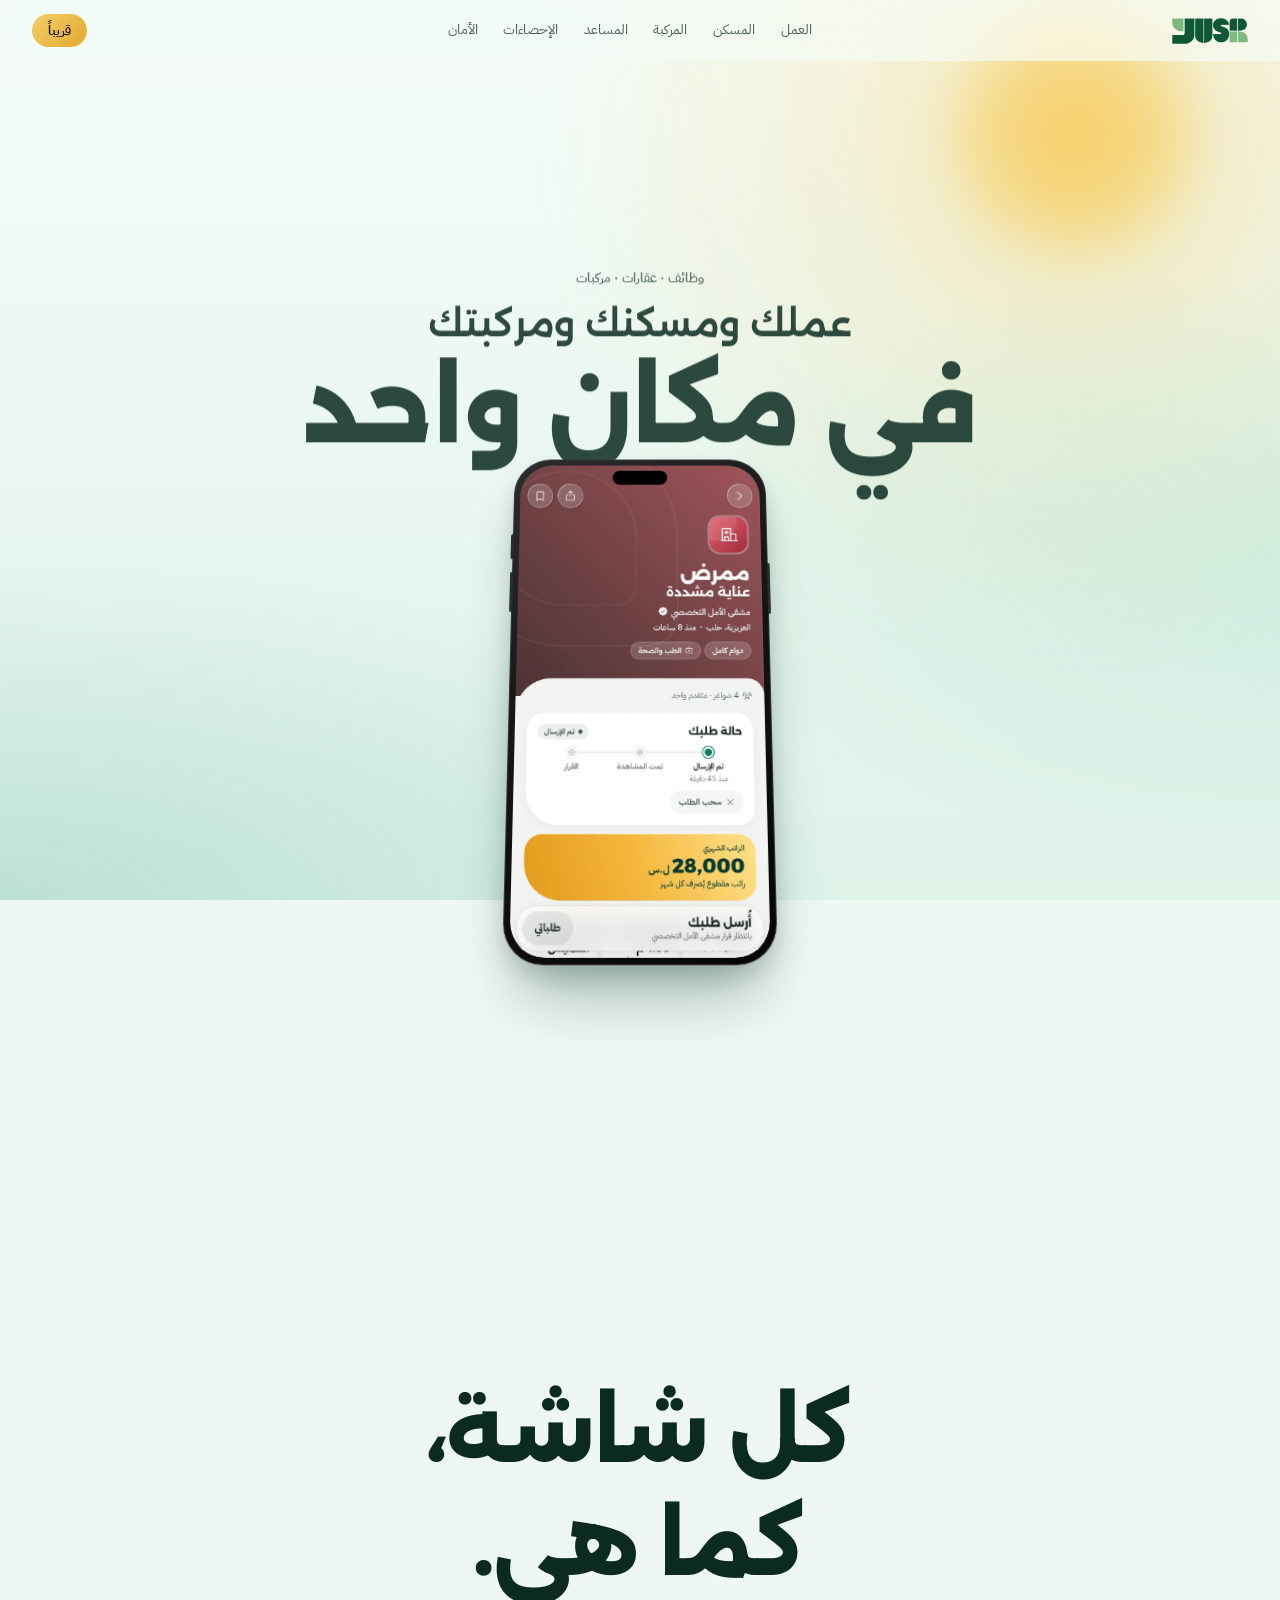
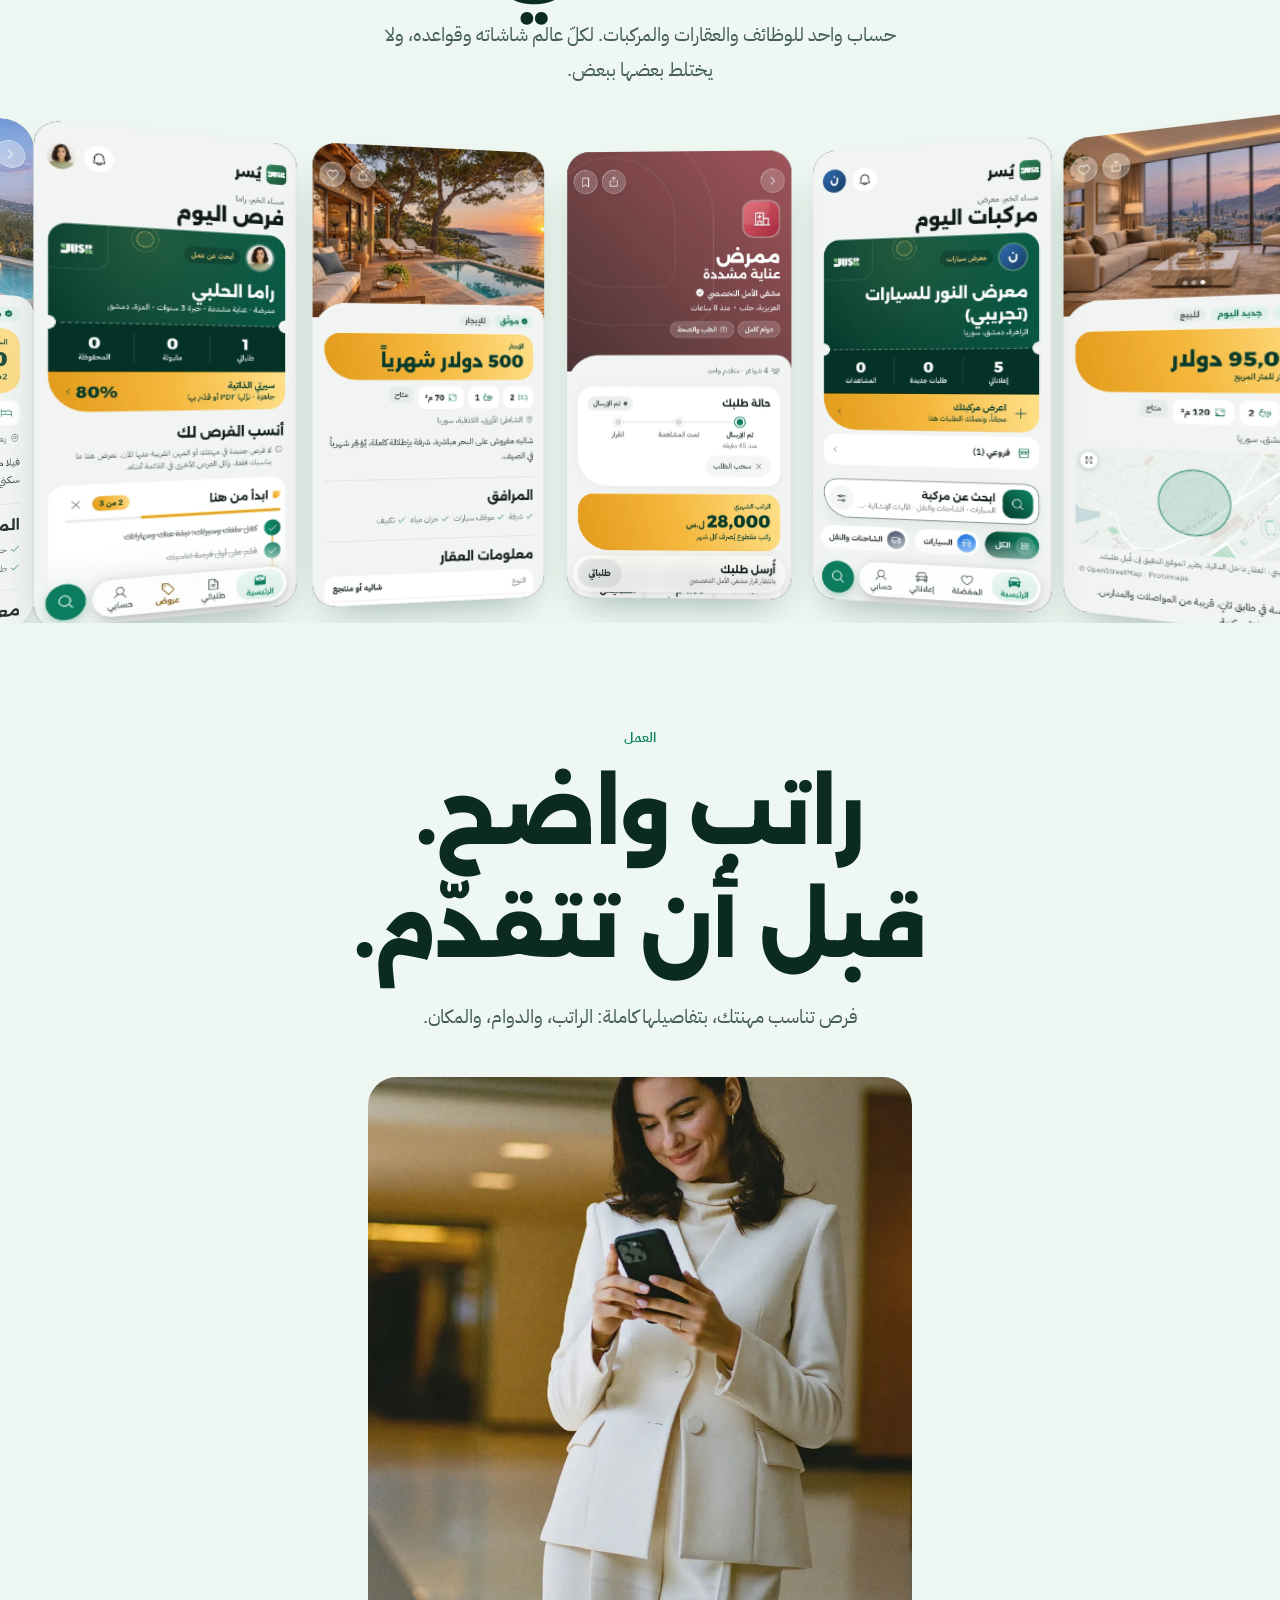
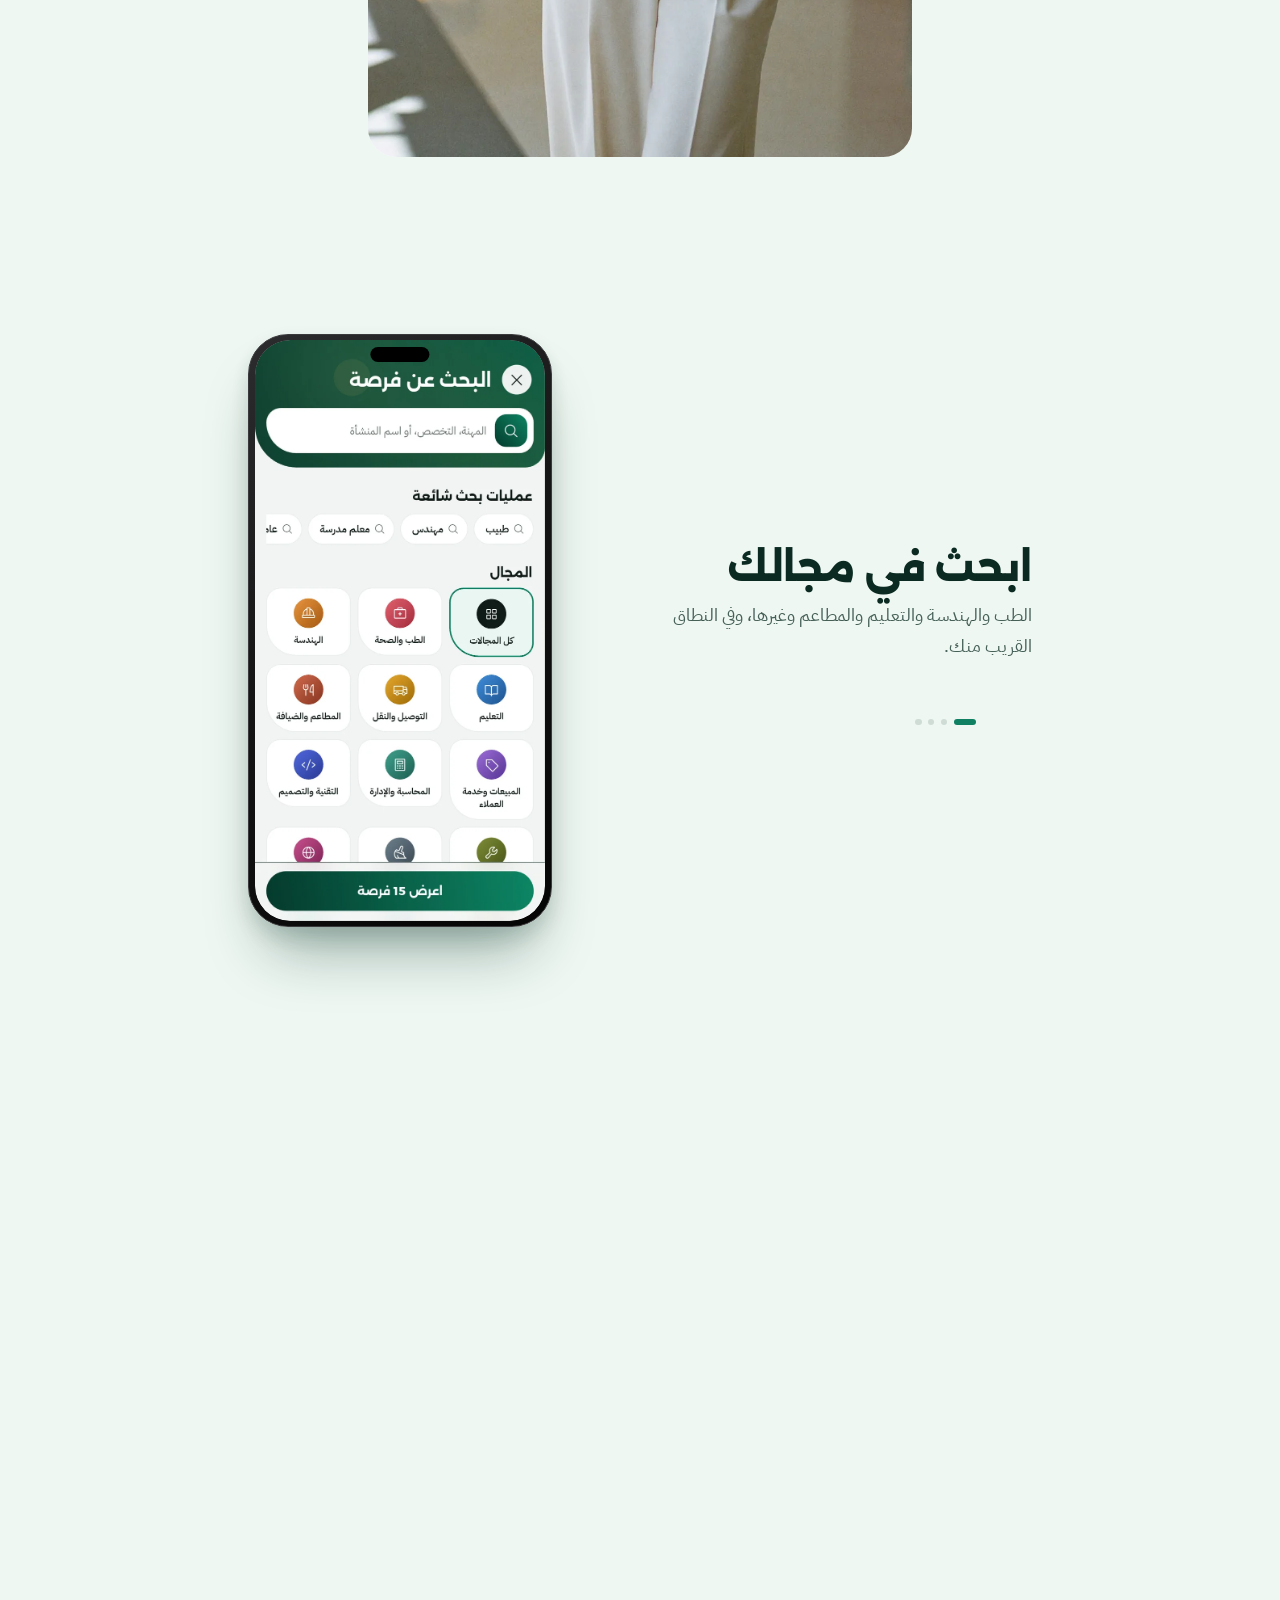
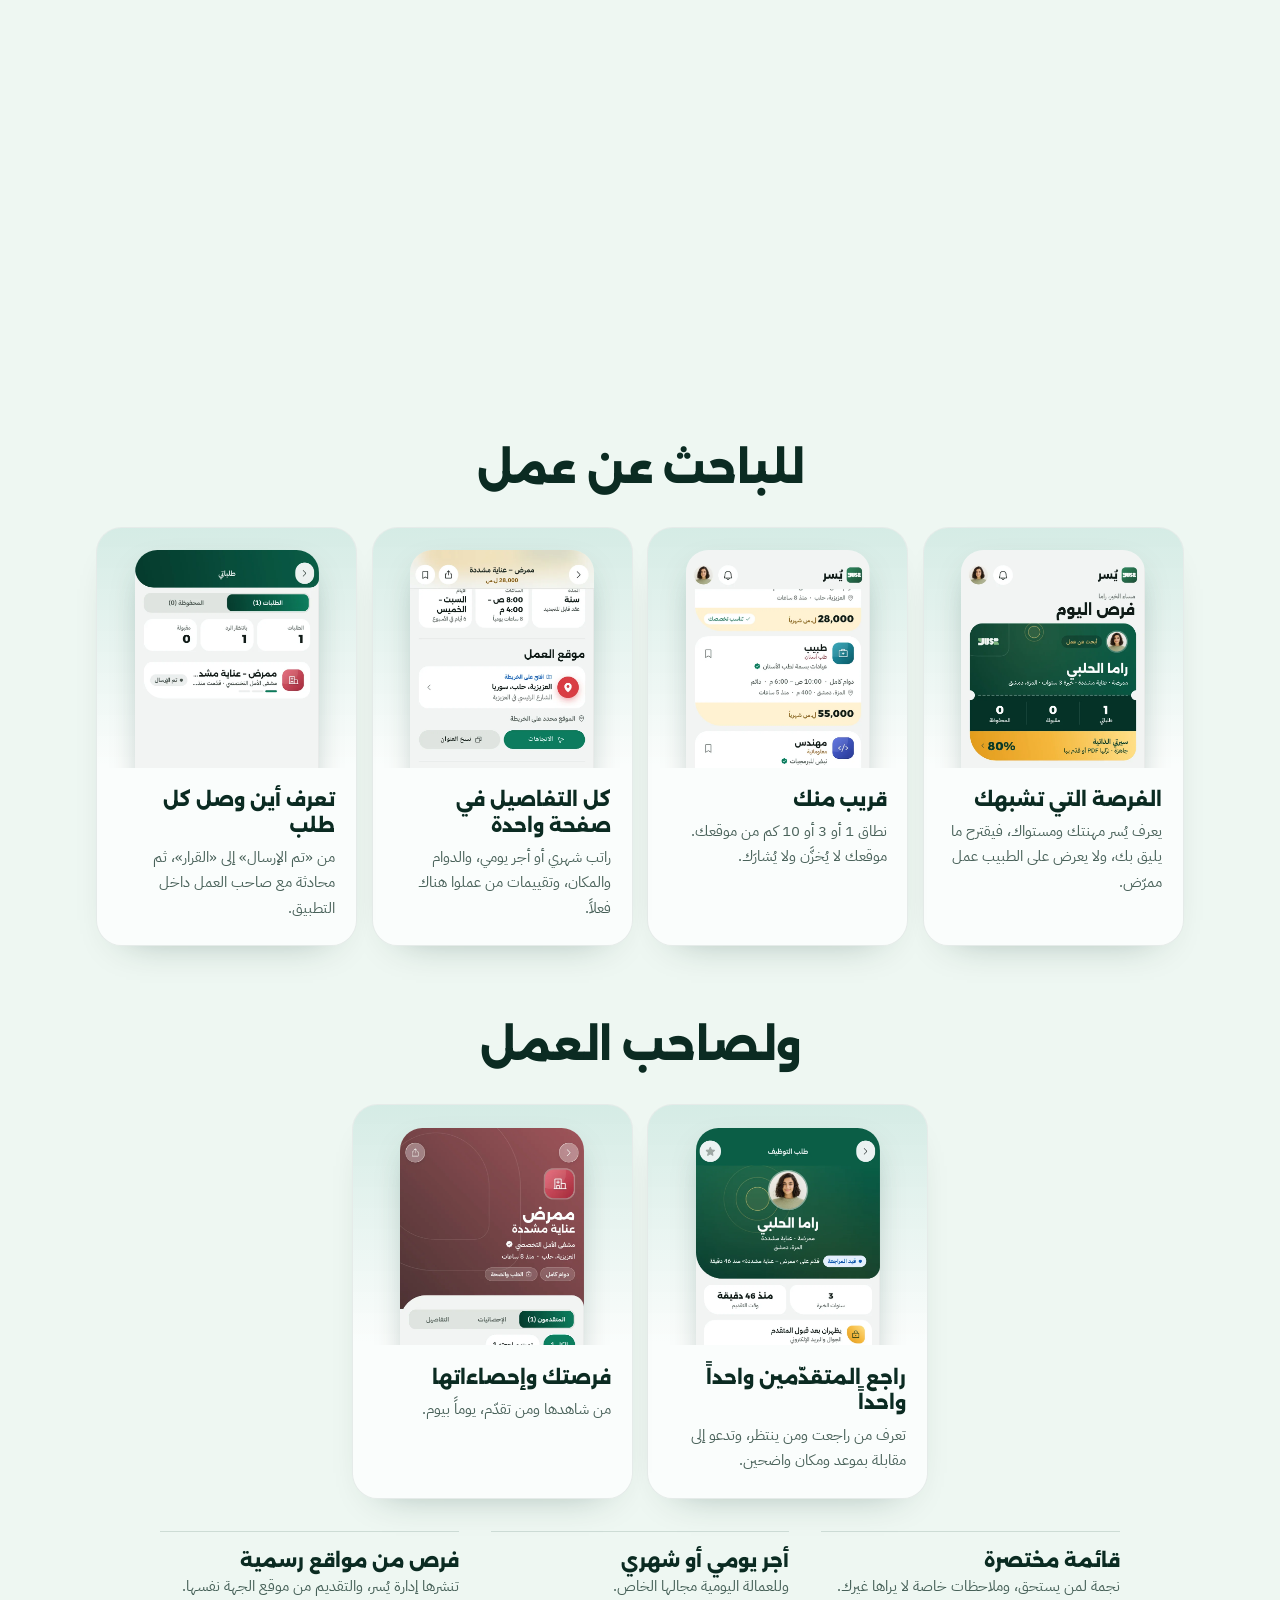
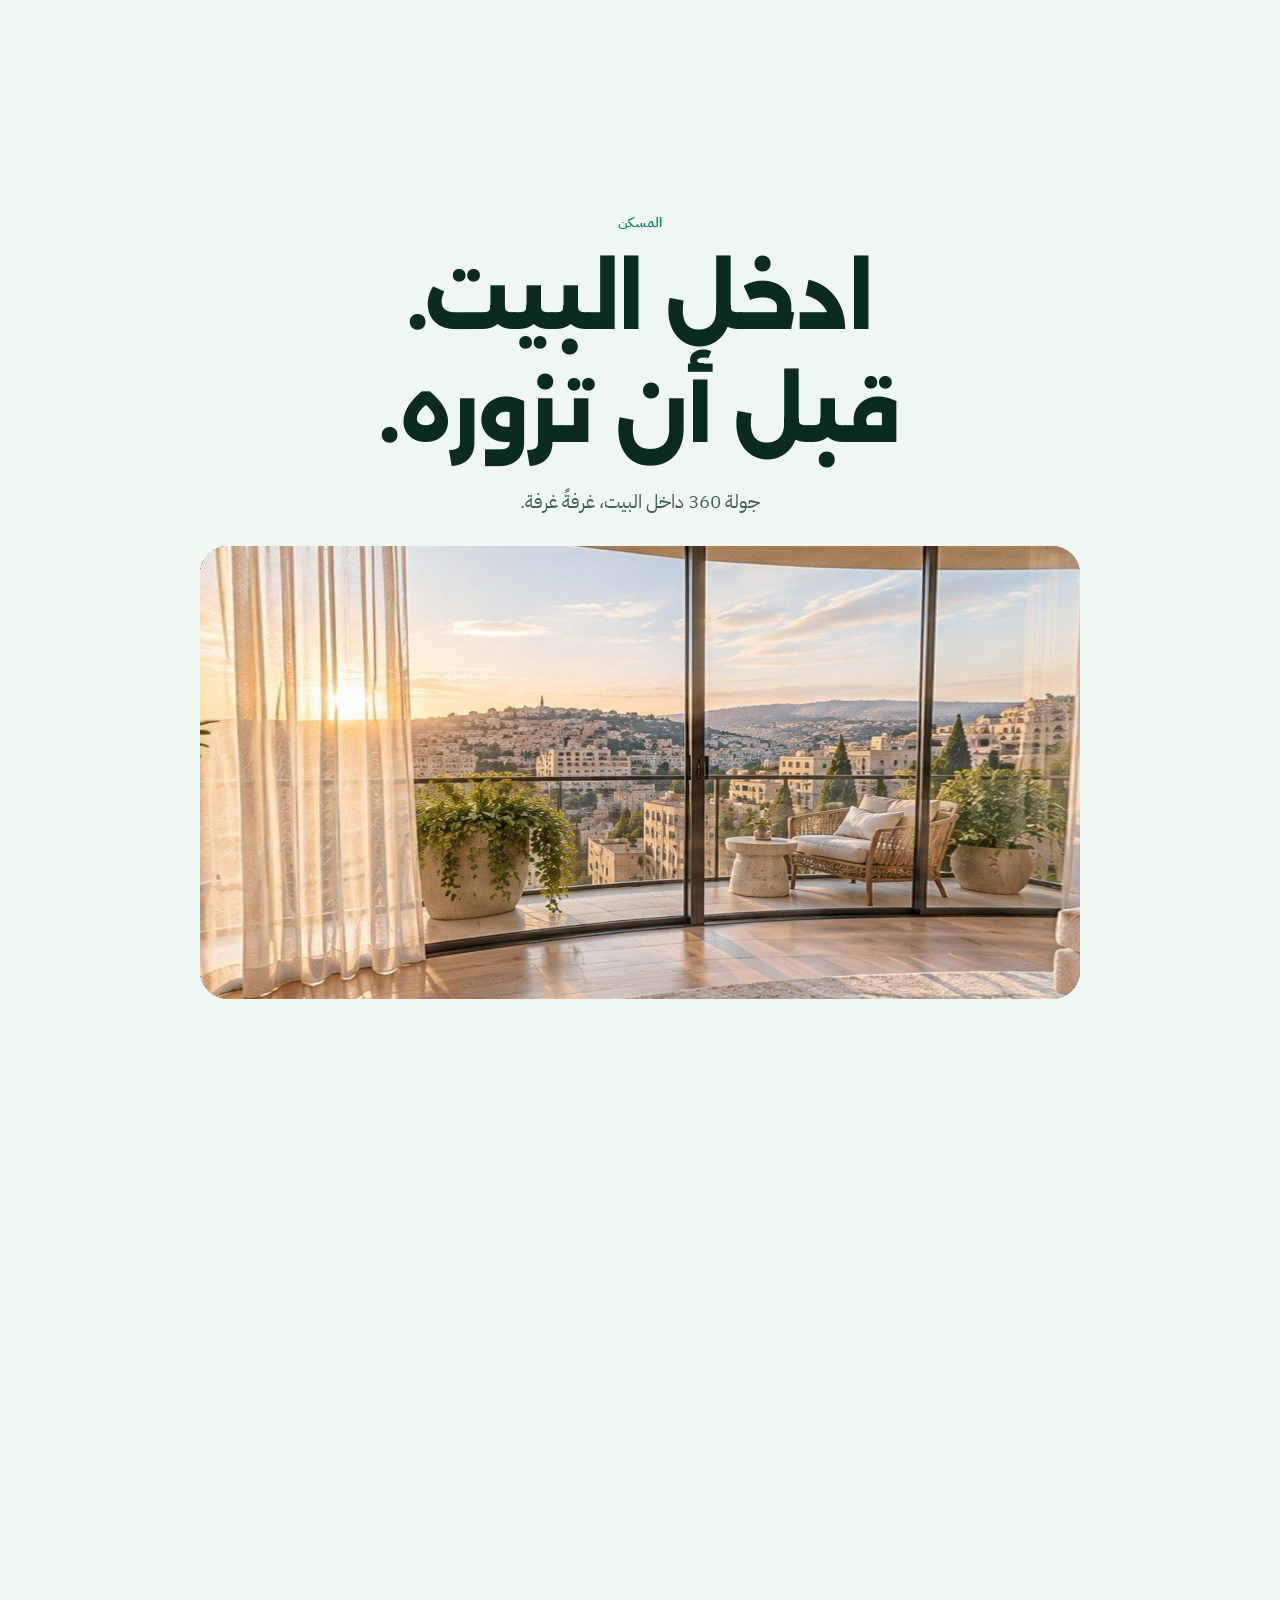
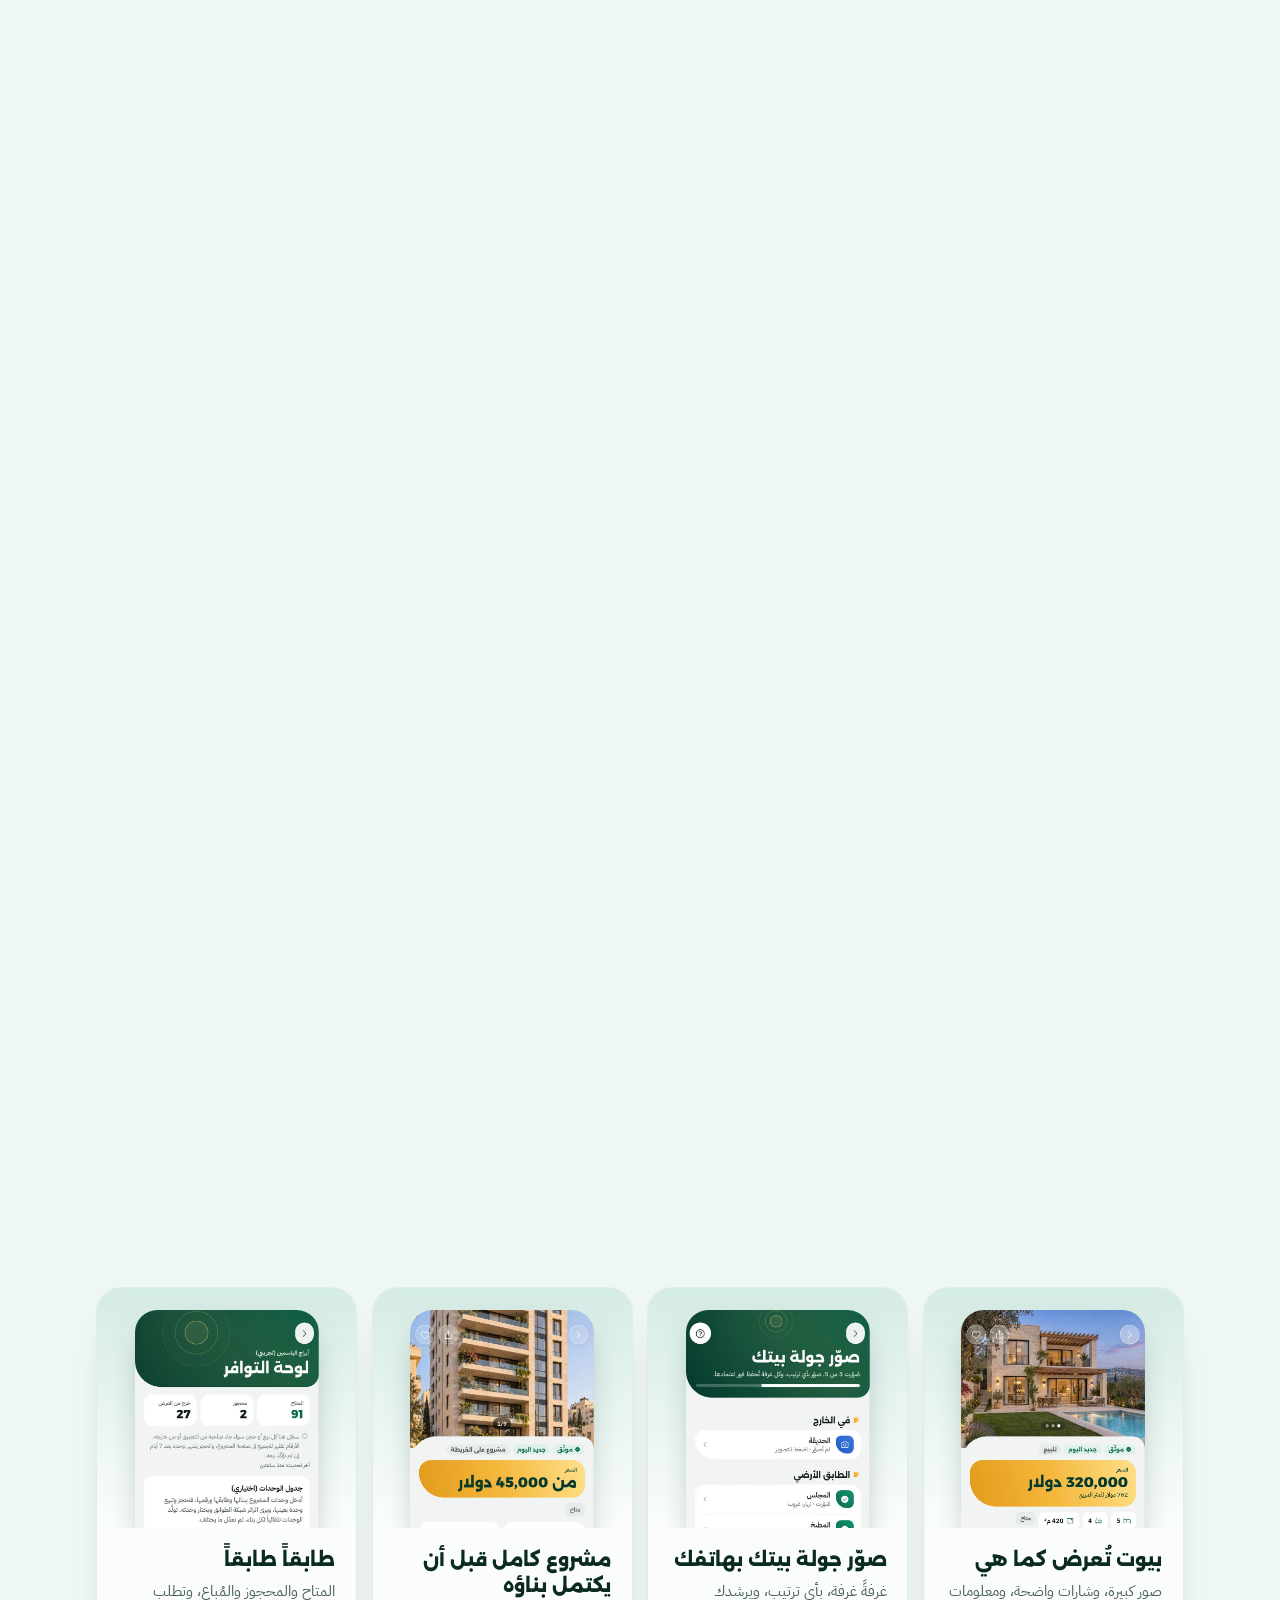
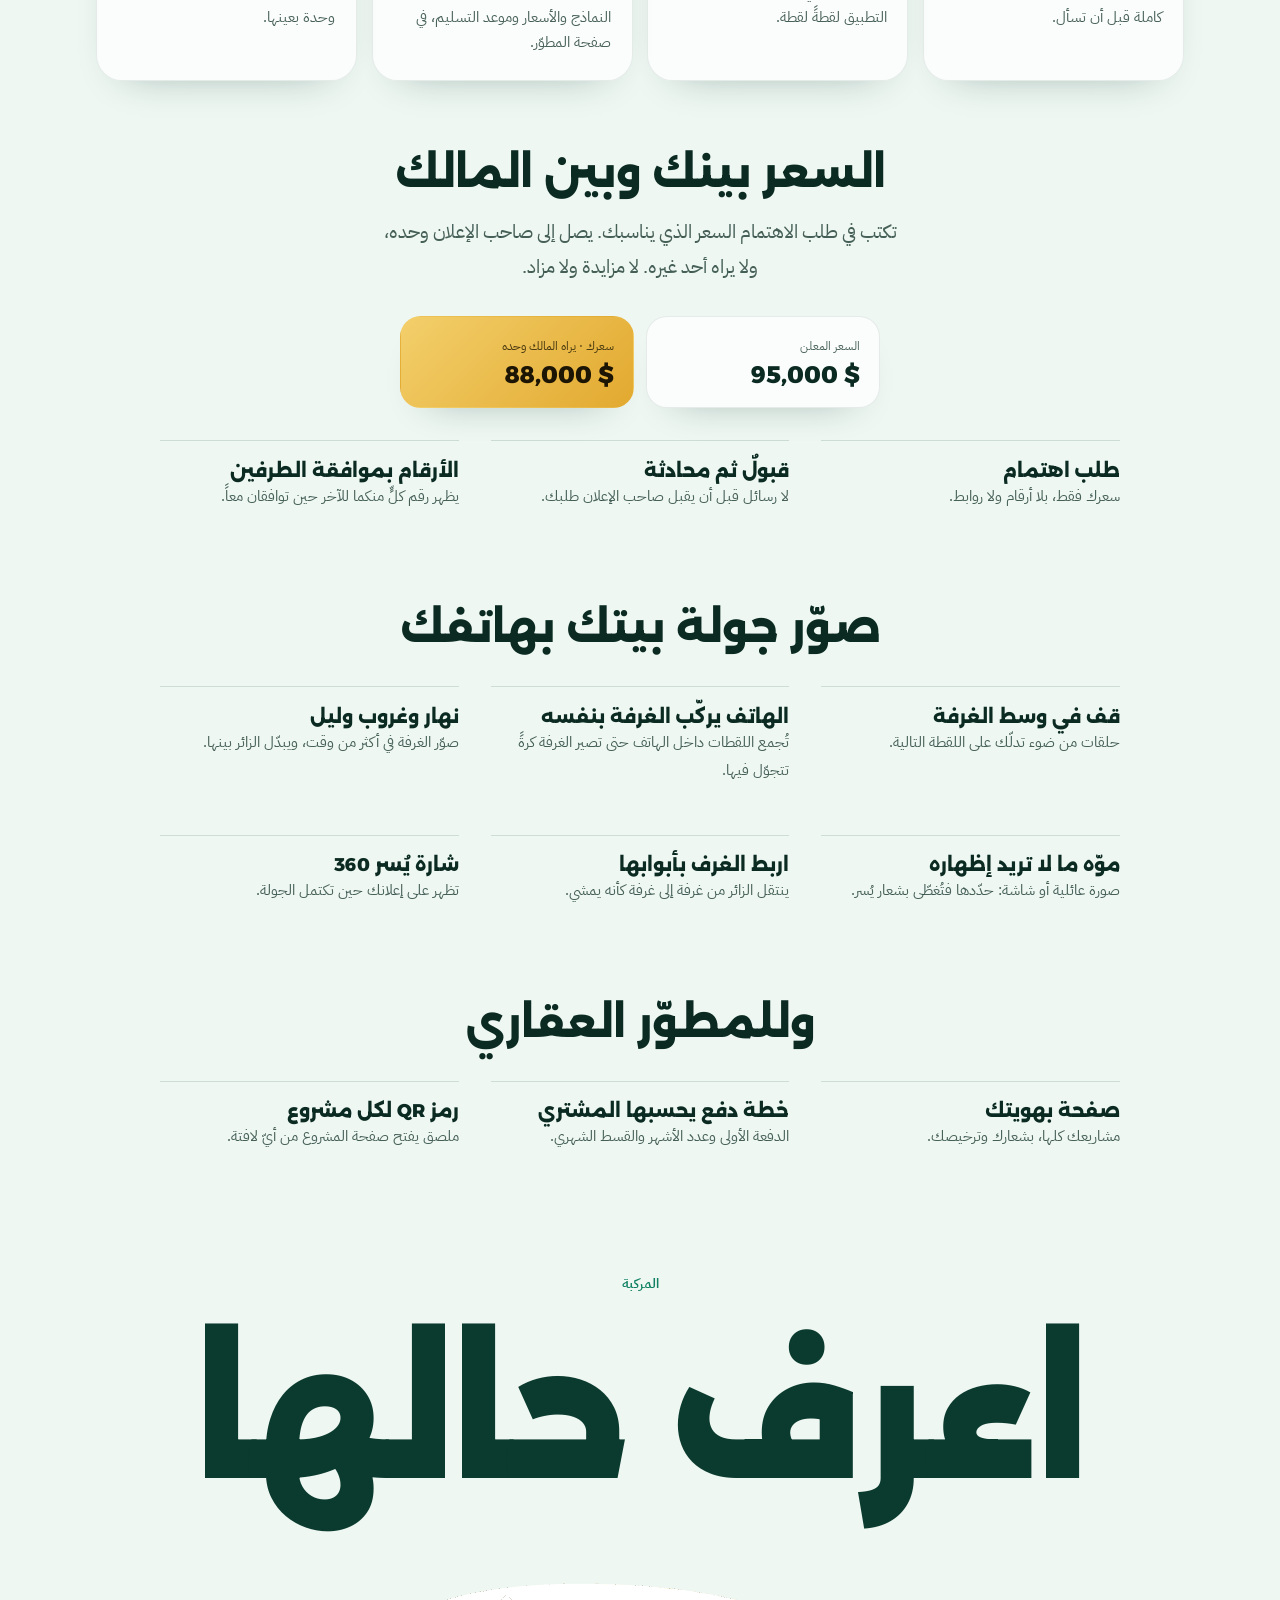
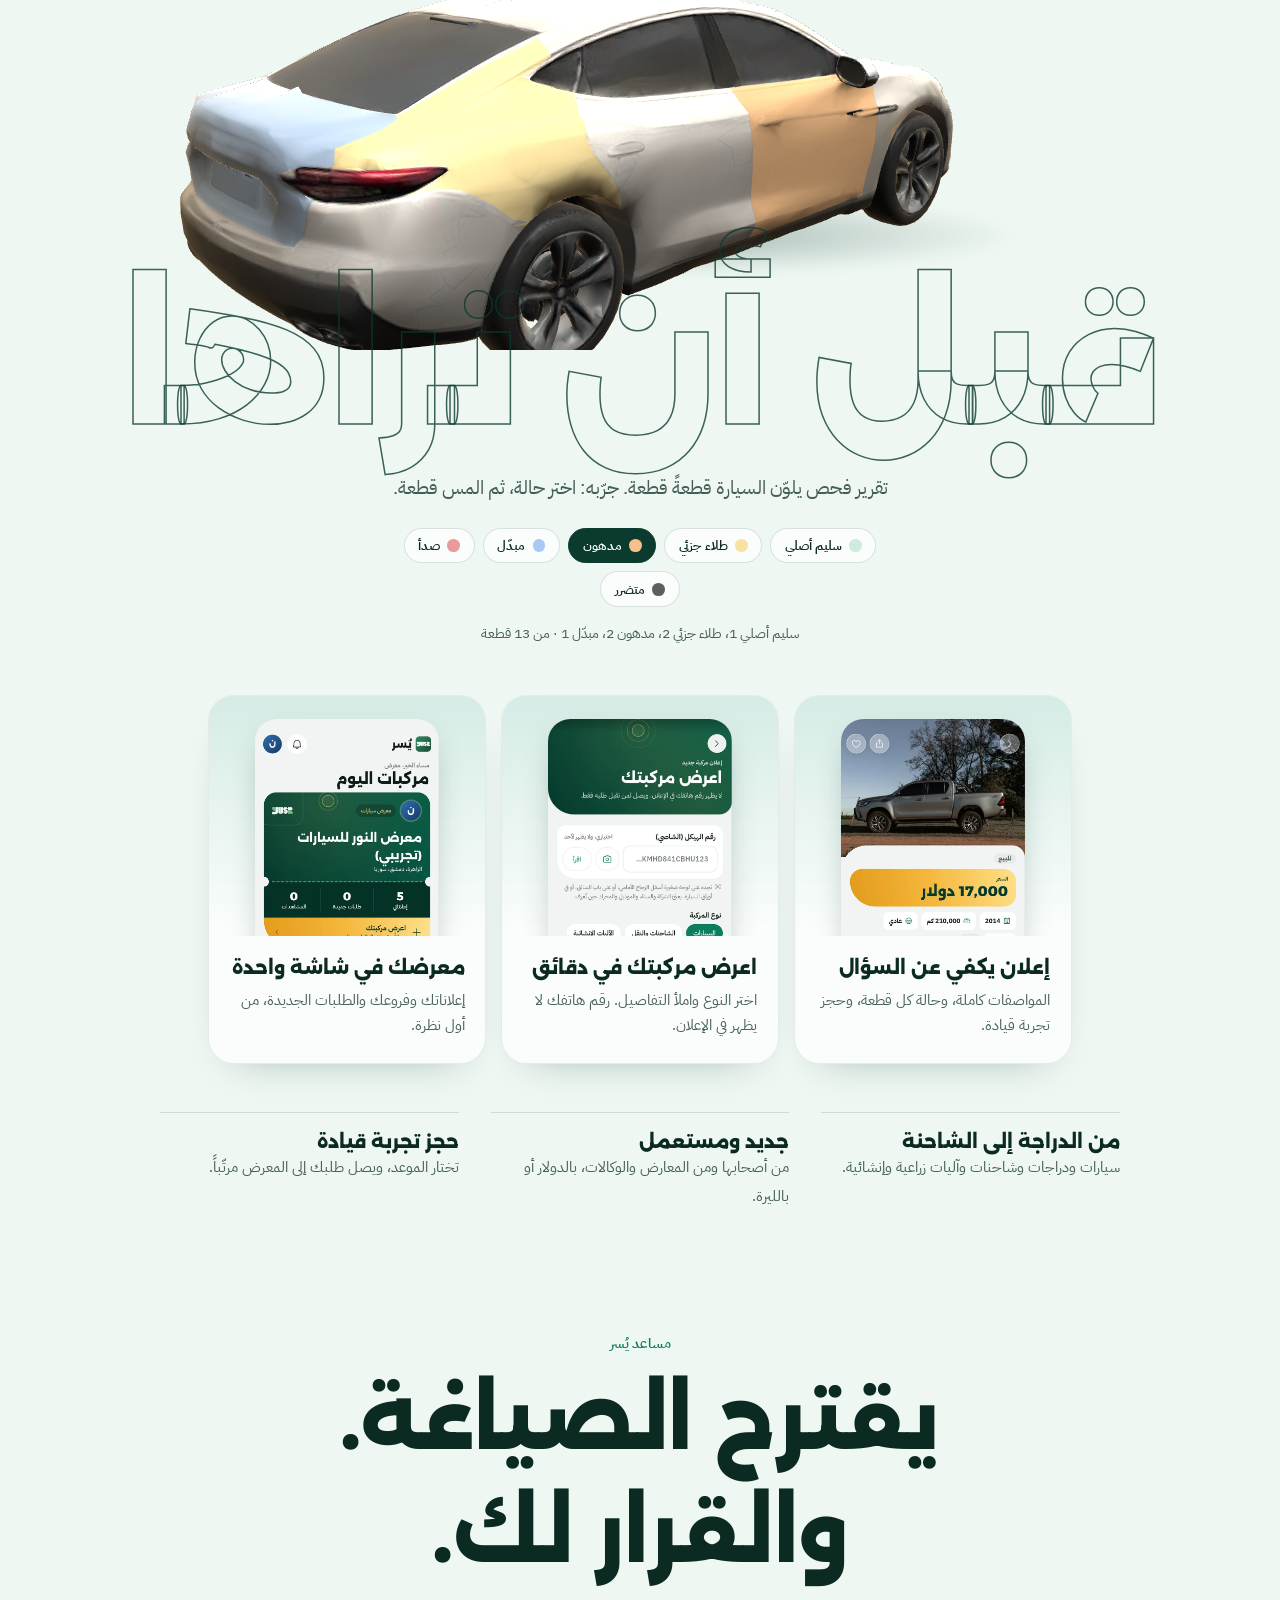
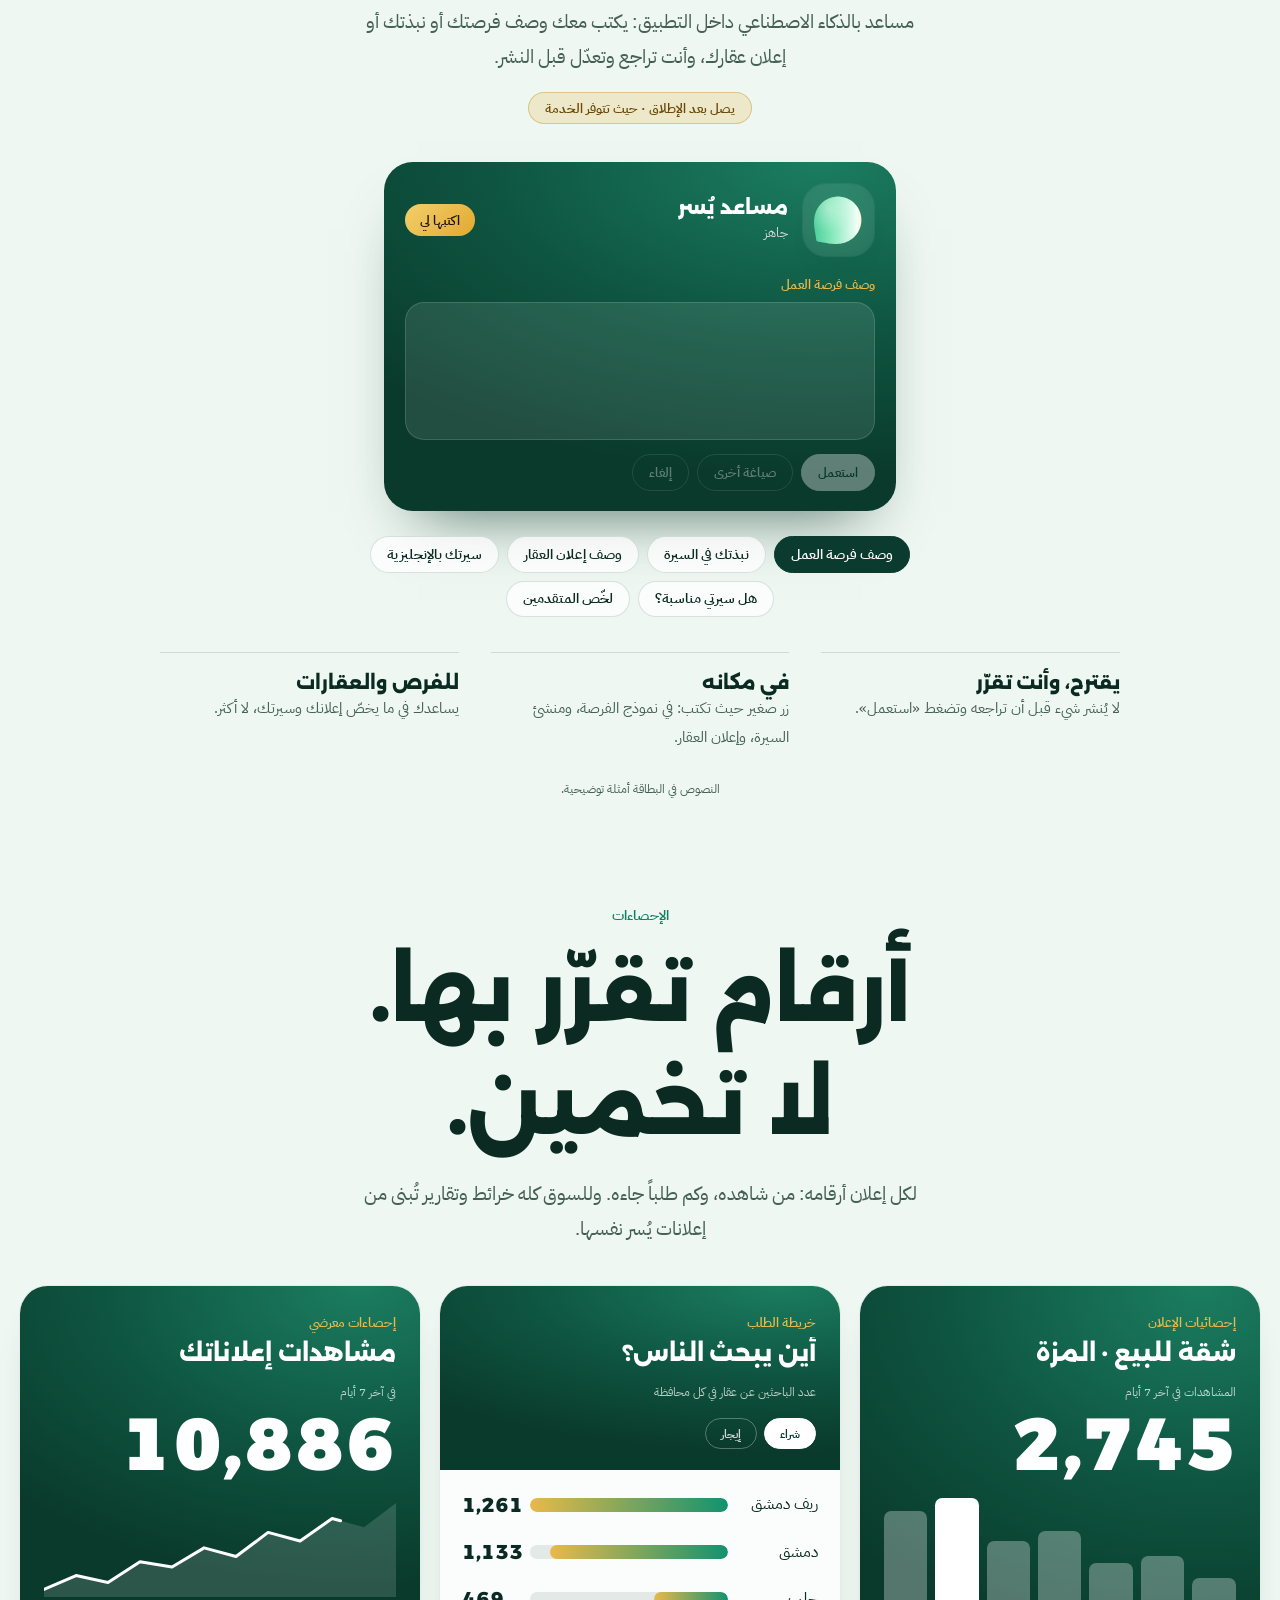
==== commit 2fc5045a: "Yusr site: light Yusr sky (near white, soft golden sun), black phone frames, Yusr assistant section " ====
--- a/index.html
+++ b/index.html
@@ -5,7 +5,7 @@
 <meta name="viewport" content="width=device-width, initial-scale=1, viewport-fit=cover">
 <title>يُسر — عملك ومسكنك ومركبتك في مكان واحد</title>
 <meta name="description" content="يُسر: وظائف وعقارات ومركبات في تطبيق واحد. راتب واضح قبل أن تتقدّم، وجولة 360 داخل البيت قبل أن تزوره، وتقرير فحص للسيارة قبل أن تراها.">
-<meta name="theme-color" content="#0a0a0a">
+<meta name="theme-color" content="#eef7f2">
 <link rel="icon" type="image/png" href="icon.png">
 <meta property="og:title" content="يُسر — عملك ومسكنك ومركبتك في مكان واحد">
 <meta property="og:description" content="وظائف وعقارات ومركبات في تطبيق واحد.">
@@ -20,10 +20,11 @@
 <link rel="stylesheet" href="site.css">
 </head>
 <body>
+<div class="sky" aria-hidden="true"><div class="sun"><i class="disc"></i><i class="ring"></i><i class="ring r2"></i><i class="ring r3"></i></div><div class="haze"></div></div>
 <header class="bar" id="bar">
   <a href="#top" class="brand" aria-label="يُسر"><img src="wordmark.png" alt="يُسر"></a>
   <nav aria-label="أقسام الصفحة">
-    <a href="#work">العمل</a><a href="#home">المسكن</a><a href="#cars">المركبة</a><a href="#safe">الأمان</a>
+    <a href="#work">العمل</a><a href="#home">المسكن</a><a href="#cars">المركبة</a><a href="#ai">المساعد</a><a href="#stats">الإحصاءات</a><a href="#safe">الأمان</a>
   </nav>
   <a class="get" href="#get">قريباً</a>
 </header>
@@ -157,22 +158,33 @@
   <div class="facts"><div class="rv"><b>من الدراجة إلى الشاحنة</b><span>سيارات ودراجات وشاحنات وآليات زراعية وإنشائية.</span></div><div class="rv"><b>جديد ومستعمل</b><span>من أصحابها ومن المعارض والوكالات، بالدولار أو بالليرة.</span></div><div class="rv"><b>حجز تجربة قيادة</b><span>تختار الموعد، ويصل طلبك إلى المعرض مرتّباً.</span></div></div>
 </section>
 
-<!-- 6 · الأمان -->
-<section class="safe" id="safe">
-  <div class="pin" id="safePin">
-    <div class="stick">
-      <p class="label">الأمان</p>
-      <h2 class="h2">رقمك لك.<br>حتى تقبل.</h2>
-      <ul class="lines" id="lines">
-        <li class="on">أرقامكما مخفية حتى توافقا معاً.</li>
-        <li>لا رسائل قبل قبول الطلب.</li>
-        <li>شارة «موثّق» لمن أثبت هويته.</li>
-        <li>صور تُفحص قبل النشر.</li>
-        <li>إبلاغ بلا كشف هويتك.</li>
-        <li>تقييمات من تجارب حقيقية فقط.</li>
-      </ul>
-    </div>
-  </div>
+<!-- 6 · مساعد يُسر -->
+<section class="chapter ai" id="ai">
+  <div class="intro">
+    <p class="label rv">مساعد يُسر</p>
+    <h2 class="h2 rv">يقترح الصياغة.<br>والقرار لك.</h2>
+    <p class="lead rv">مساعد بالذكاء الاصطناعي داخل التطبيق: يكتب معك وصف فرصتك أو نبذتك أو إعلان عقارك، وأنت تراجع وتعدّل قبل النشر.</p>
+    <p class="soon rv">يصل بعد الإطلاق · حيث تتوفر الخدمة</p>
+  </div>
+  <div class="aicard rv" id="aiCard" aria-label="مثال على عمل المساعد">
+    <div class="aihead">
+      <span class="aiorb"><canvas id="aiMark" aria-hidden="true"></canvas><svg class="aimark" viewBox="10 10 80 80" aria-hidden="true"><defs><linearGradient id="aiG" gradientUnits="userSpaceOnUse" x1="79.7" y1="20.3" x2="20.3" y2="79.7"><stop offset="0" stop-color="#2FC489"/><stop offset=".45" stop-color="#8FEBC0"/><stop offset=".8" stop-color="#F2FFF8"/><stop offset="1" stop-color="#FFE08A"/></linearGradient></defs><path d="M80.0 50.0 80.0 51.6 79.8 53.1 79.6 54.7 79.4 56.2 79.0 57.8 78.5 59.3 78.0 60.8 77.4 62.2 76.7 63.6 76.0 65.0 75.2 66.4 74.3 67.7 73.3 68.9 72.3 70.1 71.2 71.2 70.1 72.3 68.9 73.4 67.7 74.3 66.4 75.2 65.1 76.1 63.7 76.9 62.3 77.6 60.8 78.2 59.3 78.8 57.8 79.2 56.3 79.7 54.8 80.0 53.2 80.3 51.6 80.5 50.0 80.7 48.4 80.7 46.8 80.8 45.1 80.7 43.5 80.6 41.8 80.5 40.2 80.3 38.5 80.1 36.7 79.8 34.9 79.5 33.1 79.2 31.2 78.9 29.2 78.6 27.1 78.2 24.9 77.9 22.4 77.6 22.1 75.1 21.8 72.9 21.4 70.8 21.1 68.8 20.8 66.9 20.5 65.1 20.2 63.3 19.9 61.5 19.7 59.8 19.5 58.2 19.4 56.5 19.3 54.9 19.2 53.2 19.3 51.6 19.3 50.0 19.5 48.4 19.7 46.8 20.0 45.2 20.3 43.7 20.8 42.2 21.2 40.7 21.8 39.2 22.4 37.7 23.1 36.3 23.9 34.9 24.8 33.6 25.7 32.3 26.6 31.1 27.7 29.9 28.8 28.8 29.9 27.7 31.1 26.7 32.3 25.7 33.6 24.8 35.0 24.0 36.4 23.3 37.8 22.6 39.2 22.0 40.7 21.5 42.2 21.0 43.8 20.6 45.3 20.4 46.9 20.2 48.4 20.0 50.0 20.0 51.6 20.0 53.1 20.2 54.7 20.4 56.2 20.7 57.8 21.0 59.3 21.5 60.8 22.0 62.2 22.6 63.6 23.3 65.0 24.0 66.3 24.8 67.6 25.7 68.9 26.7 70.1 27.7 71.2 28.8 72.3 29.9 73.3 31.1 74.3 32.4 75.2 33.7 76.0 35.0 76.7 36.4 77.4 37.8 78.0 39.2 78.5 40.7 79.0 42.2 79.3 43.8 79.6 45.3 79.8 46.9 80.0 48.4Z" fill="url(#aiG)"/></svg></span>
+      <div><b>مساعد يُسر</b><small id="aiState">جاهز</small></div>
+      <span class="aiask" id="aiAsk">اكتبها لي</span>
+    </div>
+    <p class="aiwhere" id="aiWhere">وصف فرصة العمل</p>
+    <p class="aiout" id="aiOut"></p>
+    <div class="aibtns"><span class="use">استعمل</span><span>صياغة أخرى</span><span>إلغاء</span></div>
+  </div>
+  <ul class="aichips rv" aria-label="ما يساعدك فيه">
+    <li>وصف فرصة العمل</li><li>نبذتك في السيرة</li><li>وصف إعلان العقار</li><li>سيرتك بالإنجليزية</li><li>هل سيرتي مناسبة؟</li><li>لخّص المتقدمين</li>
+  </ul>
+  <div class="facts light rv">
+    <div><b>يقترح، وأنت تقرّر</b><span>لا يُنشر شيء قبل أن تراجعه وتضغط «استعمل».</span></div>
+    <div><b>في مكانه</b><span>زر صغير حيث تكتب: في نموذج الفرصة، ومنشئ السيرة، وإعلان العقار.</span></div>
+    <div><b>للفرص والعقارات</b><span>يساعدك في ما يخصّ إعلانك وسيرتك، لا أكثر.</span></div>
+  </div>
+  <p class="note">النصوص في البطاقة أمثلة توضيحية.</p>
 </section>
 
 <!-- 7 · الإحصاءات -->
@@ -218,7 +230,25 @@
   <div class="facts light"><div class="rv"><b>لفرصة العمل أيضاً</b><span>يرى صاحب العمل عدد المشاهدات والمتقدّمين لكل فرصة.</span></div><div class="rv"><b>رواتب السوق</b><span>الراتب المعتاد لكل مهنة، من فرص يُسر في آخر ستة أشهر.</span></div><div class="rv"><b>تقرير سوق المركبات</b><span>أسعار المستعمل لكل ماركة، من الإعلانات المنشورة.</span></div><div class="rv"><b>عدٌّ منصف</b><span>مشاهدة واحدة للشخص في اليوم، ولا تُحسب مشاهداتك أنت.</span></div><div class="rv"><b>أرقام لا أسماء</b><span>تعرف كم شخصاً شاهد إعلانك، لا من هم.</span></div><div class="rv"><b>أرقام حقيقية فقط</b><span>حين لا تكفي الإعلانات لحساب رقم، لا يُعرض رقم.</span></div></div>
 </section>
 
-<!-- 7 · لمن -->
+<!-- 8 · الأمان -->
+<section class="safe" id="safe">
+  <div class="pin" id="safePin">
+    <div class="stick">
+      <p class="label">الأمان</p>
+      <h2 class="h2">رقمك لك.<br>حتى تقبل.</h2>
+      <ul class="lines" id="lines">
+        <li class="on">أرقامكما مخفية حتى توافقا معاً.</li>
+        <li>لا رسائل قبل قبول الطلب.</li>
+        <li>شارة «موثّق» لمن أثبت هويته.</li>
+        <li>صور تُفحص قبل النشر.</li>
+        <li>إبلاغ بلا كشف هويتك.</li>
+        <li>تقييمات من تجارب حقيقية فقط.</li>
+      </ul>
+    </div>
+  </div>
+</section>
+
+<!-- 9 · لمن -->
 <section class="who" id="who">
   <div class="intro">
     <h2 class="h2 rv">لكل من يبحث.<br>ولكل من يعرض.</h2>
@@ -233,7 +263,7 @@
   </div>
 </section>
 
-<!-- 8 · سماء يُسر -->
+<!-- 10 · سماء يُسر -->
 <section class="skyy" id="sky">
   <div class="intro">
     <p class="label rv">سماء يُسر</p>
@@ -247,7 +277,7 @@
   </div>
 </section>
 
-<!-- 8 · أسئلة -->
+<!-- 11 · أسئلة -->
 <section class="faq" id="faq">
   <h2 class="h2 rv">أسئلة تتكرر.</h2>
   <div class="qa">
@@ -259,7 +289,7 @@
   </div>
 </section>
 
-<!-- 9 · الخاتمة -->
+<!-- 12 · الخاتمة -->
 <section class="end" id="get">
   <div class="beam" aria-hidden="true"></div>
   <p class="word" aria-hidden="true">يُسر</p>
--- a/site.css
+++ b/site.css
@@ -1,9 +1,8 @@
 @font-face{font-family:"Alexandria";src:url("Alexandria.woff") format("woff");font-weight:100 900;font-display:swap}
 @font-face{font-family:"Plex";src:url("IBMPlexSansArabic-Regular.woff") format("woff");font-weight:400;font-display:swap}
 @font-face{font-family:"Plex";src:url("IBMPlexSansArabic-SemiBold.woff") format("woff");font-weight:600;font-display:swap}
-:root{--bg:#fff;--fg:#0a0a0a;--muted:#6b6b6b;--border:#e5e5e5;--frame:#f5f5f5;--soft:#f5f5f7;--brand:#129270;--deep:#0b3b2e;--gold:#e9b949;--vh:100vh}
+:root{color-scheme:dark;--bg:#0a0a0a;--fg:#fafafa;--muted:#a3a3a3;--border:#262626;--frame:#171717;--soft:#141414;--brand:#129270;--deep:#0b3b2e;--gold:#e9b949;--vh:100vh}
 @supports (height:100svh){:root{--vh:100svh}}
-@media (prefers-color-scheme:dark){:root{--bg:#0a0a0a;--fg:#fafafa;--muted:#a3a3a3;--border:#262626;--frame:#171717;--soft:#141414}}
 *{box-sizing:border-box}
 html{scroll-behavior:smooth;-webkit-text-size-adjust:100%}
 html,body{margin:0;background:var(--bg);color:var(--fg);font-family:"Plex",system-ui,sans-serif;line-height:1.8}
@@ -15,7 +14,7 @@
 /* الشريط العلوي */
 .bar{position:fixed;inset:0 0 auto 0;z-index:50;display:flex;align-items:center;justify-content:space-between;gap:1rem;padding:12px 18px;background:color-mix(in srgb,var(--bg) 76%,transparent);backdrop-filter:saturate(1.4) blur(14px);-webkit-backdrop-filter:saturate(1.4) blur(14px);transition:background .4s,color .4s}
 .bar .brand img{height:26px}
-@media (prefers-color-scheme:dark){.bar .brand img{filter:brightness(0) invert(1)}}
+.bar .brand img{filter:brightness(0) invert(1)}
 .bar nav{display:none;gap:1.6rem;font-size:.86rem;color:var(--muted)}
 .bar nav a{text-decoration:none}.bar nav a:hover{color:var(--fg)}
 @media (min-width:820px){.bar nav{display:flex}.bar{padding:14px 32px}}
@@ -25,7 +24,7 @@
 
 /* طباعة مشتركة */
 .label{margin:0 0 .6rem;font:600 .86rem "Plex";color:var(--brand)}
-.h2{margin:0;font:800 clamp(2.3rem,10.5vw,5.2rem)/1.14 "Alexandria","Plex",sans-serif;letter-spacing:-.01em}
+.h2{margin:0;font:800 clamp(2.3rem,10.5vw,5.2rem)/1.36 "Alexandria","Plex",sans-serif;letter-spacing:-.01em}
 .lead{margin:1rem auto 0;max-width:30rem;color:var(--muted);font-size:1.02rem}
 @media (min-width:768px){.lead{font-size:1.2rem;max-width:36rem}}
 .intro{padding:0 1.4rem;text-align:center}
@@ -285,3 +284,145 @@
 .spark path[data-k=line]{stroke-width:3;transition:stroke-dashoffset 2.2s cubic-bezier(.3,.7,.2,1)}
 .spark path[data-k=area]{transition:opacity 1.4s .9s}
 @media (min-width:1000px){.lives{grid-template-columns:repeat(3,1fr);width:min(100% - 2.4rem,78rem);margin:2.4rem auto 0;padding:0}.live .num{font-size:4.6rem}}
+
+/* 27/11 14:32 (محمد): «الخلفية البيضة عم تعطي رخص» و«اطارات الجوال ابيض مو اسود»: مظهر داكن واحد للجميع، وإطار هاتف أسود */
+.body{background:linear-gradient(145deg,#2c2c2e 0%,#151516 45%,#050505 100%);border-color:#3a3a3c}
+.btn{background:#2c2c2e}
+.brand-g{color:#3dd598}
+
+/* 27/11 14:33 (محمد): «لو اخضر… او اسلوب شمس يسر مموه اجمل، ابتكر»: سماء يُسر خلفيةً للموقع كله.
+   أخضر التطبيق، وشمسه الذهبية المموّهة بحلقاتها تعبر السماء مع التمرير، من الفجر إلى الليل. */
+:root{--bg:#06140f;--soft:rgba(255,255,255,.075);--border:rgba(255,255,255,.17);--muted:rgba(255,255,255,.72);--frame:#101412}
+html{background:#041510}
+body{background:transparent}
+.sky{position:fixed;inset:0;z-index:-1;overflow:hidden;pointer-events:none;background:linear-gradient(180deg,var(--sky-a,#0e5a44),var(--sky-b,#072a21))}
+.sun{position:absolute;left:var(--sx,84%);top:var(--sy,15%);width:46vmin;height:46vmin;transform:translate(-50%,-50%);will-change:left,top}
+.sun::before{content:"";position:absolute;inset:-85%;border-radius:50%;background:radial-gradient(circle,rgba(var(--sun,244,203,104),.3) 0%,rgba(var(--sun,244,203,104),.1) 34%,transparent 64%)}
+.disc{position:absolute;inset:20%;border-radius:50%;background:radial-gradient(circle,rgba(var(--sun,244,203,104),1) 0%,rgba(var(--sun,244,203,104),.72) 46%,rgba(var(--sun,244,203,104),0) 74%);filter:blur(16px)}
+.ring{position:absolute;inset:4%;border-radius:50%;border:1px solid rgba(var(--sun,244,203,104),.42)}
+.ring.r2{inset:-18%;border-color:rgba(var(--sun,244,203,104),.26)}
+.ring.r3{inset:-46%;border-color:rgba(var(--sun,244,203,104),.14)}
+.haze{position:absolute;inset:0;background:radial-gradient(95% 55% at 0% 100%,rgba(18,146,112,.38),transparent 70%),radial-gradient(70% 45% at 100% 62%,rgba(10,60,46,.5),transparent 72%)}
+.label{color:var(--gold)}
+.get{background:linear-gradient(135deg,#f3cf6b,#e2a92f);color:#1d1503}
+.dots i.on{background:var(--gold)}
+.lines li.on::before{background:var(--gold);box-shadow:0 0 0 .22em rgba(233,185,73,.25)}
+.top i{color:var(--gold)}
+.tile,.live,.offer div{border:1px solid rgba(255,255,255,.1)}
+.tile .shot{background:linear-gradient(180deg,rgba(233,185,73,.2),rgba(255,255,255,0))}
+.kpis div{background:rgba(0,0,0,.26)}
+.offer .mine{border-color:transparent}
+.garage{background:linear-gradient(180deg,rgba(255,255,255,.055),rgba(255,255,255,.02))}
+.safe{background:rgba(2,9,7,.6)}
+.end{background:linear-gradient(180deg,rgba(2,7,5,0),rgba(2,7,5,.78) 46%,rgba(2,7,5,.9))}
+.bar{background:rgba(6,30,23,.62)}
+.bar.dark{background:rgba(4,16,12,.72)}
+.rows .track{background:rgba(255,255,255,.12)}
+.screen{background:#0b1512}
+
+/* 27/11 14:37 (محمد): «خليها مموهة الخلفية لما تتداخل مع حدة الكتابة وافتح من هيك»: الشمس وحلقاتها مموّهة كلها، والأخضر أفتح */
+html{background:#0d5a45}
+.sky{background:linear-gradient(180deg,var(--sky-a,#1c8a6a),var(--sky-b,#0f5c47))}
+.sun{filter:blur(22px)}
+.disc{filter:none;inset:16%}
+.ring{border-width:10px;border-color:rgba(var(--sun,244,203,104),.2)}
+.ring.r2{border-color:rgba(var(--sun,244,203,104),.13)}
+.ring.r3{border-color:rgba(var(--sun,244,203,104),.08)}
+.sun::before{background:radial-gradient(circle,rgba(var(--sun,244,203,104),.26) 0%,rgba(var(--sun,244,203,104),.09) 36%,transparent 66%)}
+.haze{background:radial-gradient(95% 55% at 0% 100%,rgba(60,190,150,.28),transparent 70%),radial-gradient(70% 45% at 100% 62%,rgba(12,80,62,.4),transparent 72%)}
+:root{--muted:rgba(255,255,255,.82);--soft:rgba(255,255,255,.1);--bg:#0d4a39}
+.safe{background:rgba(3,30,23,.42)}
+.end{background:linear-gradient(180deg,rgba(3,22,17,0),rgba(3,22,17,.5) 46%,rgba(3,22,17,.66))}
+.bar{background:rgba(13,74,57,.62)}
+.bar.dark{background:rgba(8,46,36,.7)}
+.garage{background:linear-gradient(180deg,rgba(255,255,255,.07),rgba(255,255,255,.02))}
+.lines li{color:rgba(255,255,255,.36)}
+.kpis div{background:rgba(0,0,0,.2)}
+
+/* 27/11 14:39 (محمد): «فتحها اكتر اقرب للابيض»: سماء يُسر في وضح النهار. خلفية فاتحة قريبة من الأبيض بمسحة خضراء،
+   وشمس ذهبية مموّهة، وكتابة خضراء غامقة. البطاقات الخضراء (الإحصاءات، المساعد) والخاتمة تبقى غامقة للتباين. */
+:root{color-scheme:light;--bg:#eef7f2;--fg:#0b2b22;--muted:rgba(11,43,34,.74);--border:rgba(11,59,46,.14);--soft:rgba(255,255,255,.72);--brand:#0f8062}
+html{background:#eef7f2}
+.sky{background:linear-gradient(180deg,var(--sky-a,#f6fcf8),var(--sky-b,#def2e8))}
+.sun{filter:blur(26px)}
+.disc{background:radial-gradient(circle,rgba(var(--sun,246,205,96),.95) 0%,rgba(var(--sun,246,205,96),.6) 46%,rgba(var(--sun,246,205,96),0) 74%)}
+.ring{border-color:rgba(var(--sun,246,205,96),.3)}
+.ring.r2{border-color:rgba(var(--sun,246,205,96),.2)}
+.ring.r3{border-color:rgba(var(--sun,246,205,96),.12)}
+.sun::before{background:radial-gradient(circle,rgba(var(--sun,246,205,96),.34) 0%,rgba(var(--sun,246,205,96),.12) 36%,transparent 66%)}
+.haze{background:radial-gradient(95% 55% at 0% 100%,rgba(18,146,112,.17),transparent 70%),radial-gradient(70% 45% at 100% 62%,rgba(120,205,170,.2),transparent 72%)}
+.bar{background:rgba(244,251,247,.72);color:var(--fg)}
+.bar .brand img{filter:none}
+.bar.dark{background:rgba(8,46,36,.7);color:#fff}
+.bar.dark .brand img{filter:brightness(0) invert(1)}
+.label{color:var(--brand)}
+.dots i.on{background:var(--brand)}
+.top i{color:var(--brand)}
+.screen{background:#fff}
+.tile,.live,.offer div{border:1px solid rgba(11,59,46,.09);box-shadow:0 18px 40px -30px rgba(8,50,38,.45)}
+.tile .shot{background:linear-gradient(180deg,rgba(18,146,112,.16),rgba(255,255,255,0))}
+.tile .shot img{box-shadow:0 14px 34px -12px rgba(8,50,38,.4)}
+.offer .mine{border-color:transparent}
+.kpis div{background:rgba(18,146,112,.09)}
+.rows .track{background:rgba(11,59,46,.1)}
+.card{box-shadow:0 18px 40px -18px rgba(8,50,38,.4)}
+.ph img{box-shadow:0 20px 40px -22px rgba(8,50,38,.45)}
+.body{box-shadow:0 10px 20px rgba(8,50,38,.14),0 40px 60px -20px rgba(8,50,38,.4)}
+/* المركبة على الخلفية الفاتحة */
+.garage{background:none;color:var(--fg)}
+.garage .label{color:var(--brand)}
+.big.top{color:#0b3b2e}
+.big.bot{-webkit-text-stroke:1.5px rgba(11,59,46,.8)}
+.floor{background:radial-gradient(closest-side,rgba(8,50,38,.34),transparent)}
+.garage .lead,.sum{color:var(--muted)}
+.st{color:var(--fg);background:rgba(255,255,255,.72);border-color:var(--border)}
+.st.on{background:#0b3b2e;color:#fff;border-color:#0b3b2e}
+.facts div{border-top-color:var(--border)}
+.facts span{color:var(--muted)}
+.garage .tile{background:var(--soft);color:var(--fg)}
+.garage .tile .shot{background:linear-gradient(180deg,rgba(18,146,112,.16),rgba(255,255,255,0))}
+.garage .tile p{color:var(--muted)}
+/* الأمان */
+.safe{background:linear-gradient(180deg,rgba(18,146,112,0),rgba(18,146,112,.1) 22%,rgba(18,146,112,.1) 78%,rgba(18,146,112,0));color:var(--fg)}
+.safe .label{color:var(--brand)}
+.lines li{color:rgba(11,43,34,.26)}
+.lines li.on{color:#0b3b2e}
+.lines li.on::before{background:var(--gold);box-shadow:0 0 0 .22em rgba(233,185,73,.3)}
+/* الخاتمة: لوحة خضراء غامقة تُنهي الصفحة */
+.end{margin-top:5rem;border-radius:2.6rem 2.6rem 0 0;background:radial-gradient(90% 50% at 50% 100%,rgba(47,196,137,.34) 0%,transparent 70%),linear-gradient(180deg,#127a5e,#0b4a39 52%,#072c22)}
+
+/* 27/11 14:39 (محمد): «نسق الاقسام صح»: مسافة واحدة بين الأقسام */
+.focus{padding:6rem 0 0}
+.chapter{padding-top:6.5rem}
+.garage{margin-top:0;padding:6.5rem 0 0}
+.who,.skyy{padding:6.5rem 0 0}
+.faq{padding:6.5rem 1.4rem 1rem}
+.stats{padding-bottom:0}
+.row{padding-bottom:.6rem}
+.more{padding-top:4rem}
+
+/* مساعد يُسر (27/11، محمد: «المساعد الذكي ما جبت سيرته… وايقونته المتحركة») */
+.soon{display:inline-block;margin:1.1rem 0 0;padding:.34rem 1rem;border-radius:99px;font:600 .8rem "Plex";color:#6a4a06;background:rgba(233,185,73,.24);border:1px solid rgba(196,146,28,.4)}
+.aicard{width:min(100% - 2.4rem,32rem);margin:2.4rem auto 0;padding:1.3rem 1.3rem 1.25rem;border-radius:1.8rem;color:#fff;text-align:start;background:radial-gradient(120% 90% at 85% 0%,#1b7d60,#0e5440 55%,#0a3a2c);box-shadow:0 34px 60px -34px rgba(8,50,38,.7)}
+.aihead{display:flex;align-items:center;gap:.85rem}
+.aiorb{position:relative;flex:none;width:4.6rem;height:4.6rem;border-radius:1.5rem;background:rgba(255,255,255,.09)}
+.aiorb canvas{position:absolute;left:50%;top:50%;width:7.5rem;height:7.5rem;transform:translate(-50%,-50%);display:none;pointer-events:none}
+.aimark{position:absolute;inset:16%;width:68%;height:68%;overflow:visible}
+[dir=ltr] .aimark{transform:scaleX(-1)}
+.aiorb.live canvas{display:block}.aiorb.live .aimark{visibility:hidden}
+.aihead b{display:block;font:800 1.2rem/1.35 "Alexandria","Plex",sans-serif}
+.aihead small{display:block;min-height:1.6em;font-size:.84rem;color:rgba(255,255,255,.76)}
+.aiask{margin-inline-start:auto;flex:none;font:600 .82rem "Plex";padding:.42rem .95rem;border-radius:99px;background:linear-gradient(135deg,#f3cf6b,#e2a92f);color:#1d1503;transition:transform .2s}
+.aiask.tap{transform:scale(.9)}
+.aiwhere{margin:1.15rem 0 .5rem;font:600 .8rem "Plex";color:var(--gold)}
+.aiout{margin:0;min-height:10.6rem;padding:1rem 1.1rem;border-radius:1.2rem;background:rgba(255,255,255,.1);border:1px solid rgba(255,255,255,.14);font-size:1rem;line-height:1.9}
+.aiout.wait{color:rgba(255,255,255,.6)}
+.aibtns{display:flex;gap:.5rem;margin-top:.9rem;opacity:.35;transition:opacity .5s}
+.aibtns.on{opacity:1}
+.aibtns span{font:600 .84rem "Plex";padding:.42rem 1rem;border-radius:99px;border:1px solid rgba(255,255,255,.3)}
+.aibtns .use{background:#fff;color:#0b3b2e;border-color:#fff}
+.aichips{list-style:none;display:flex;flex-wrap:wrap;justify-content:center;gap:.5rem;width:min(100% - 2.4rem,40rem);margin:1.6rem auto 0;padding:0}
+.aichips li{font:600 .86rem "Plex";padding:.42rem 1rem;border-radius:99px;background:var(--soft);border:1px solid var(--border);transition:background .4s,color .4s,border-color .4s}
+.aichips li.on{background:#0b3b2e;color:#fff;border-color:#0b3b2e}
+.ai .facts.light{margin-top:2.2rem}
+@media (min-width:768px){.aiout{min-height:8.6rem}}
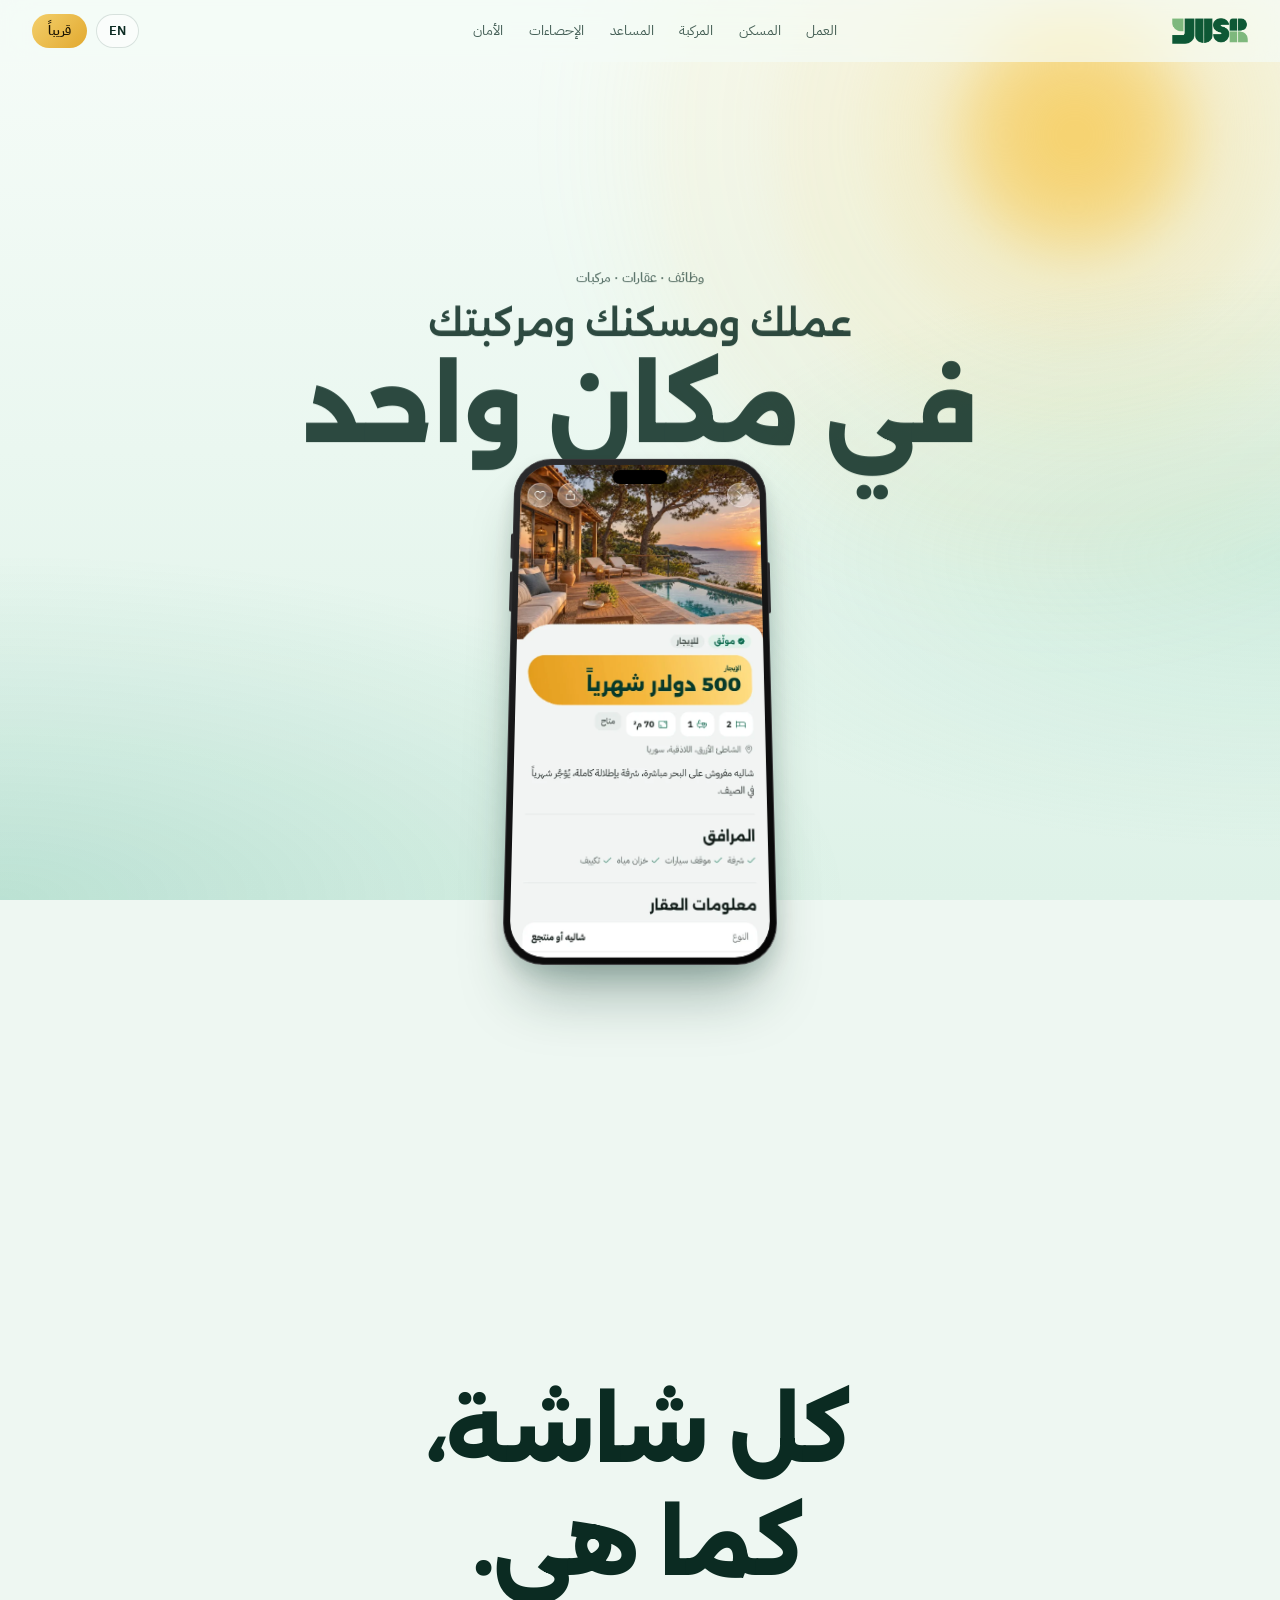
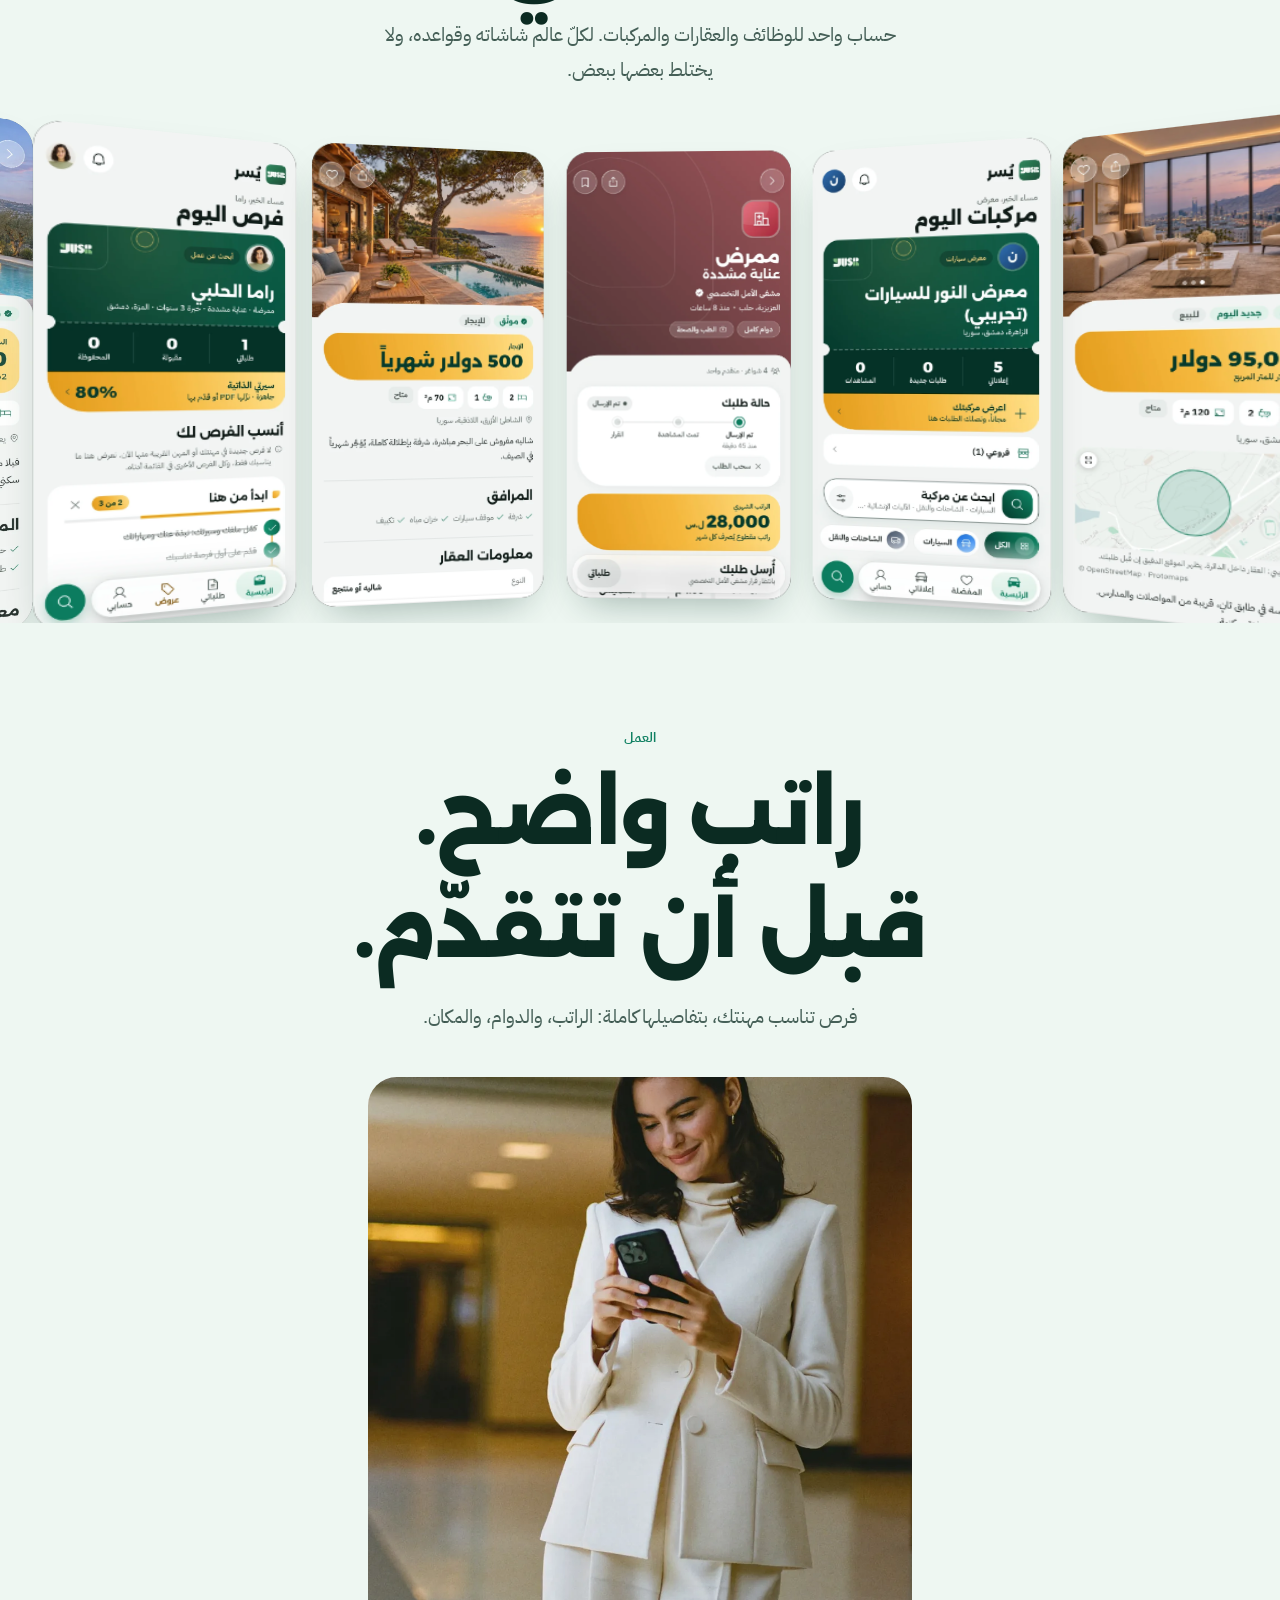
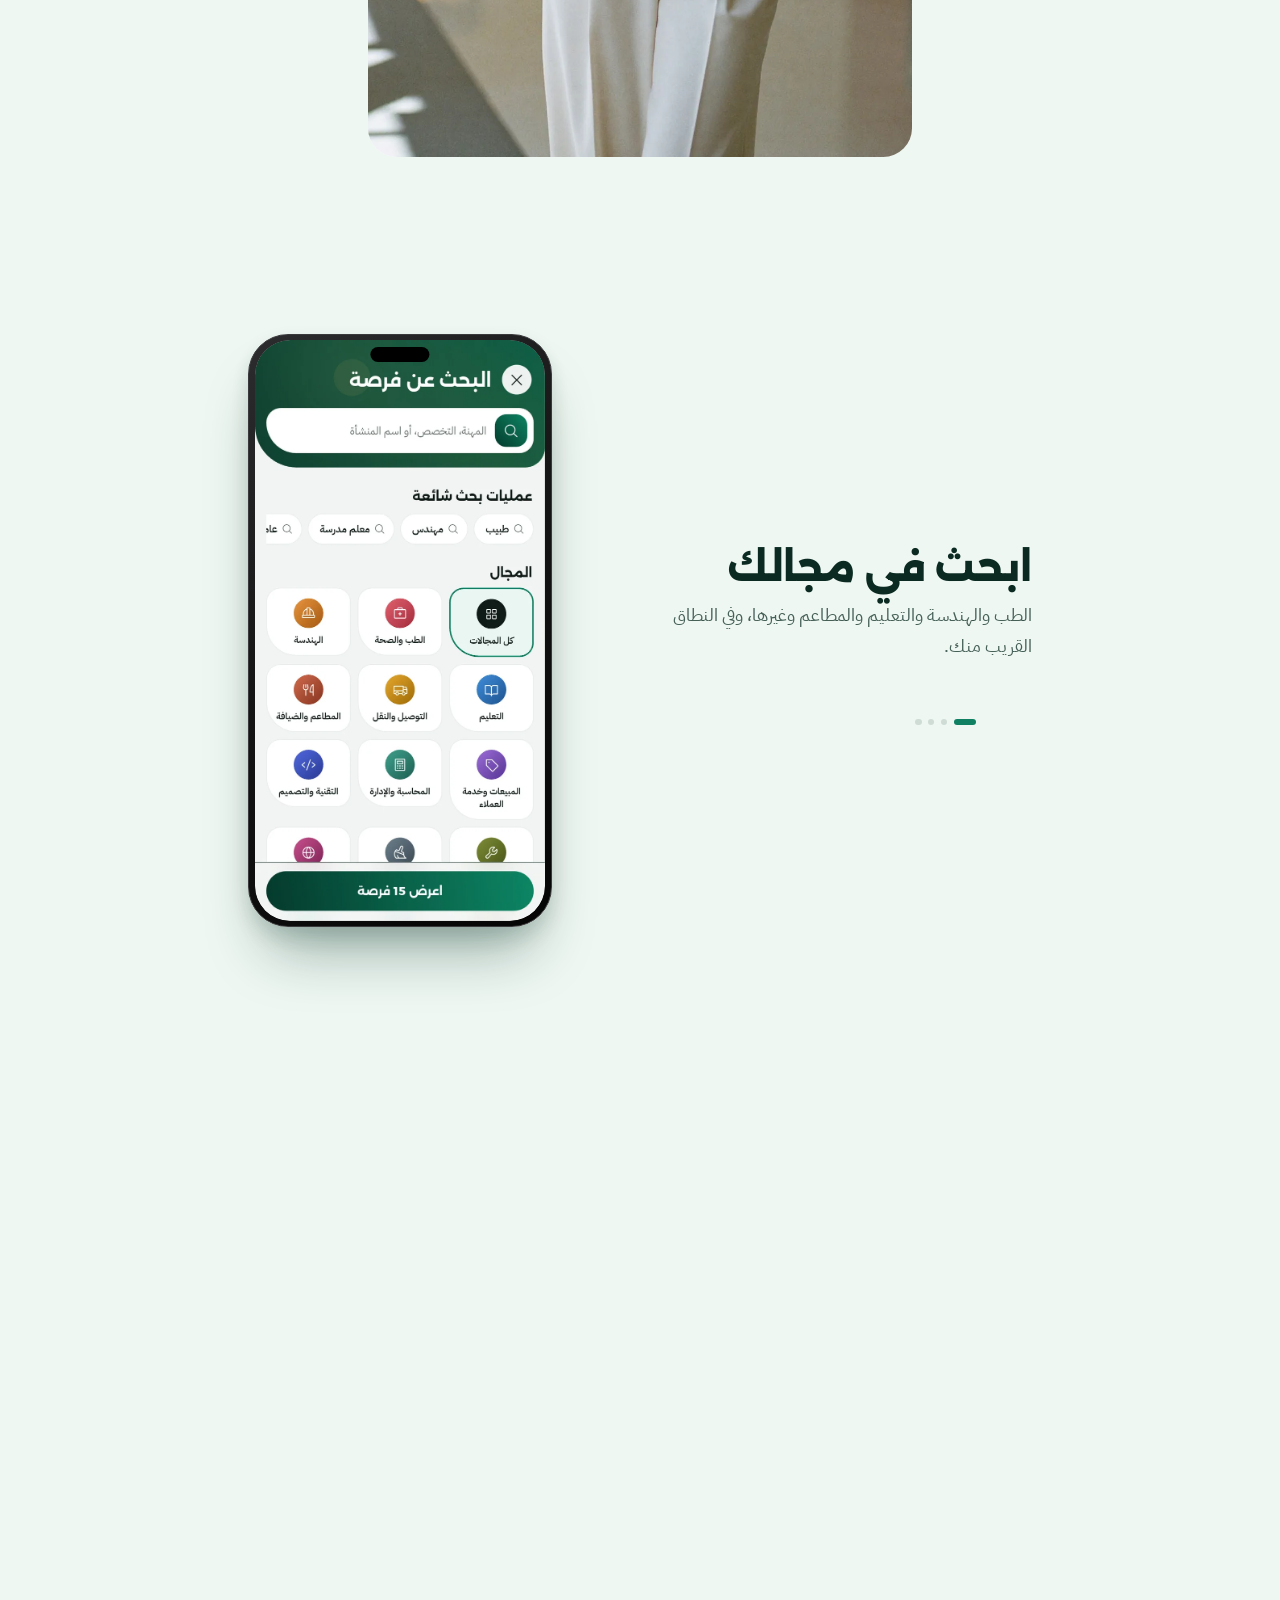
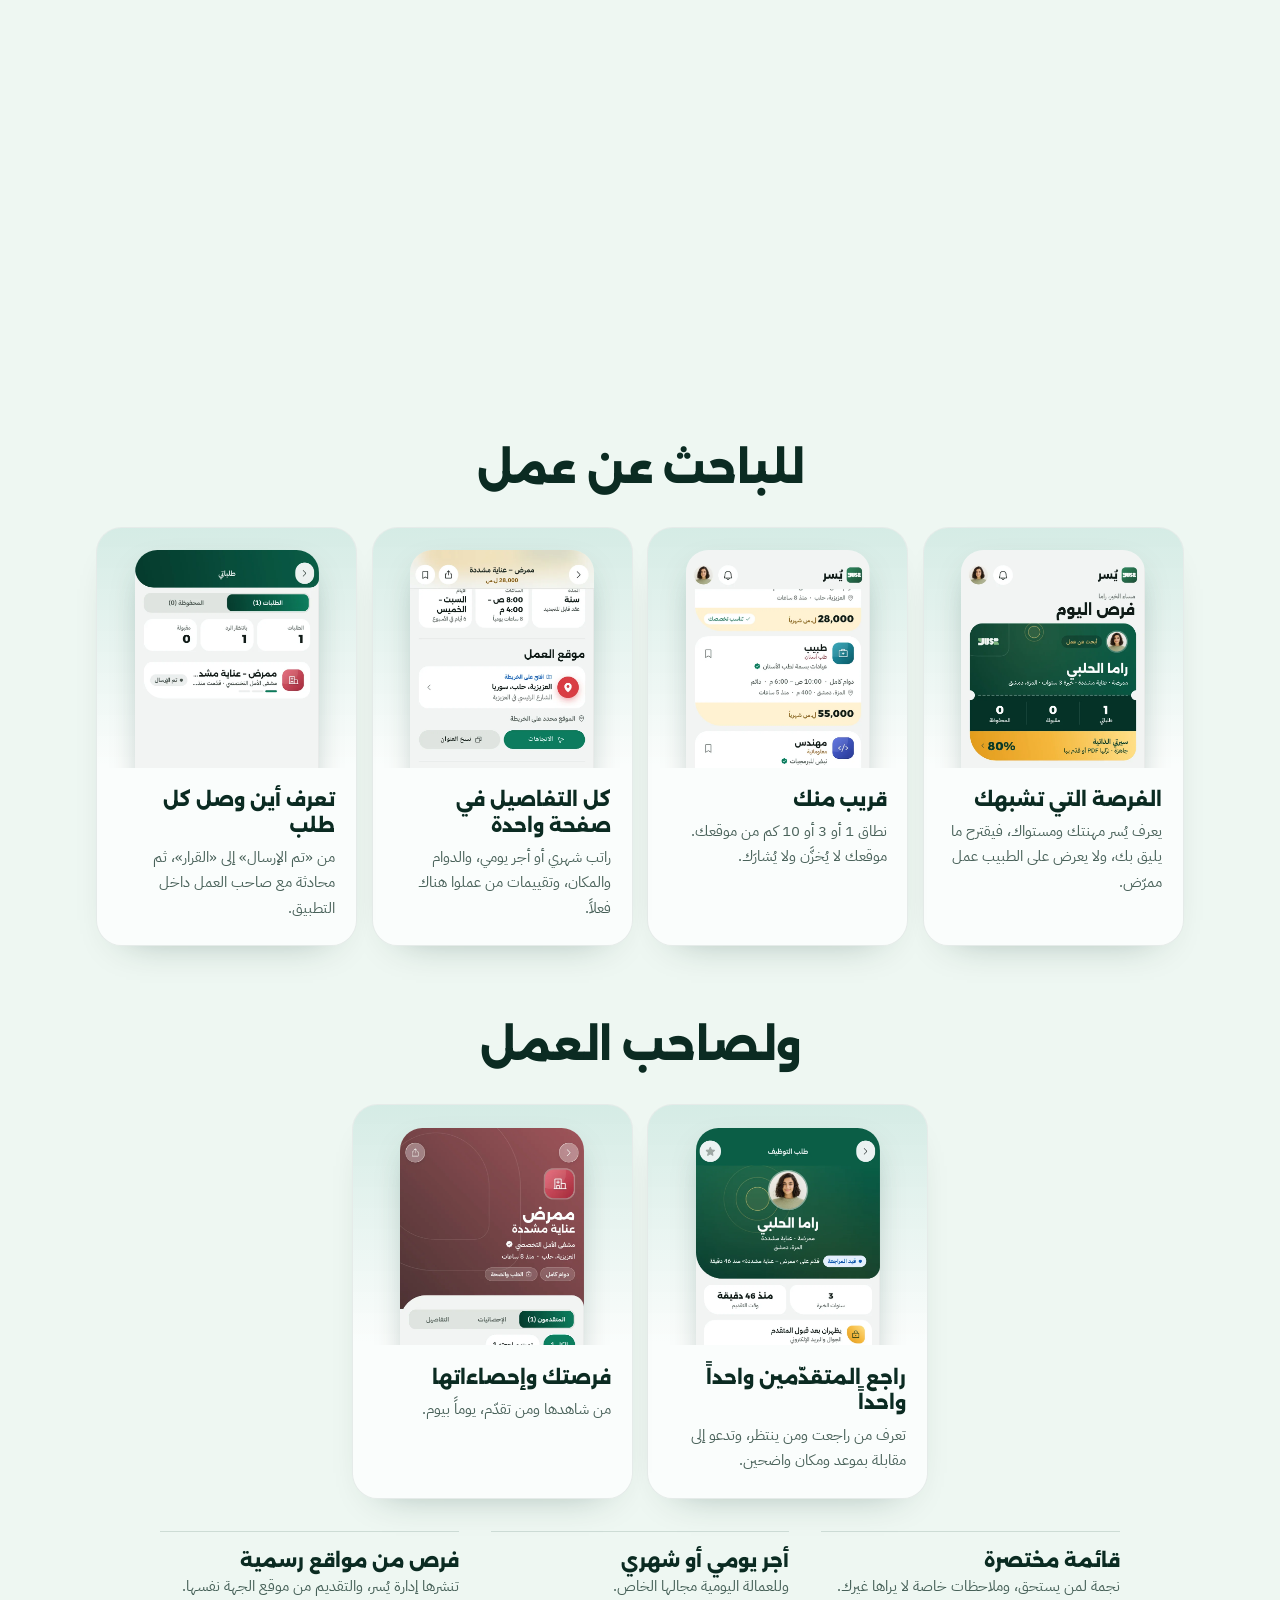
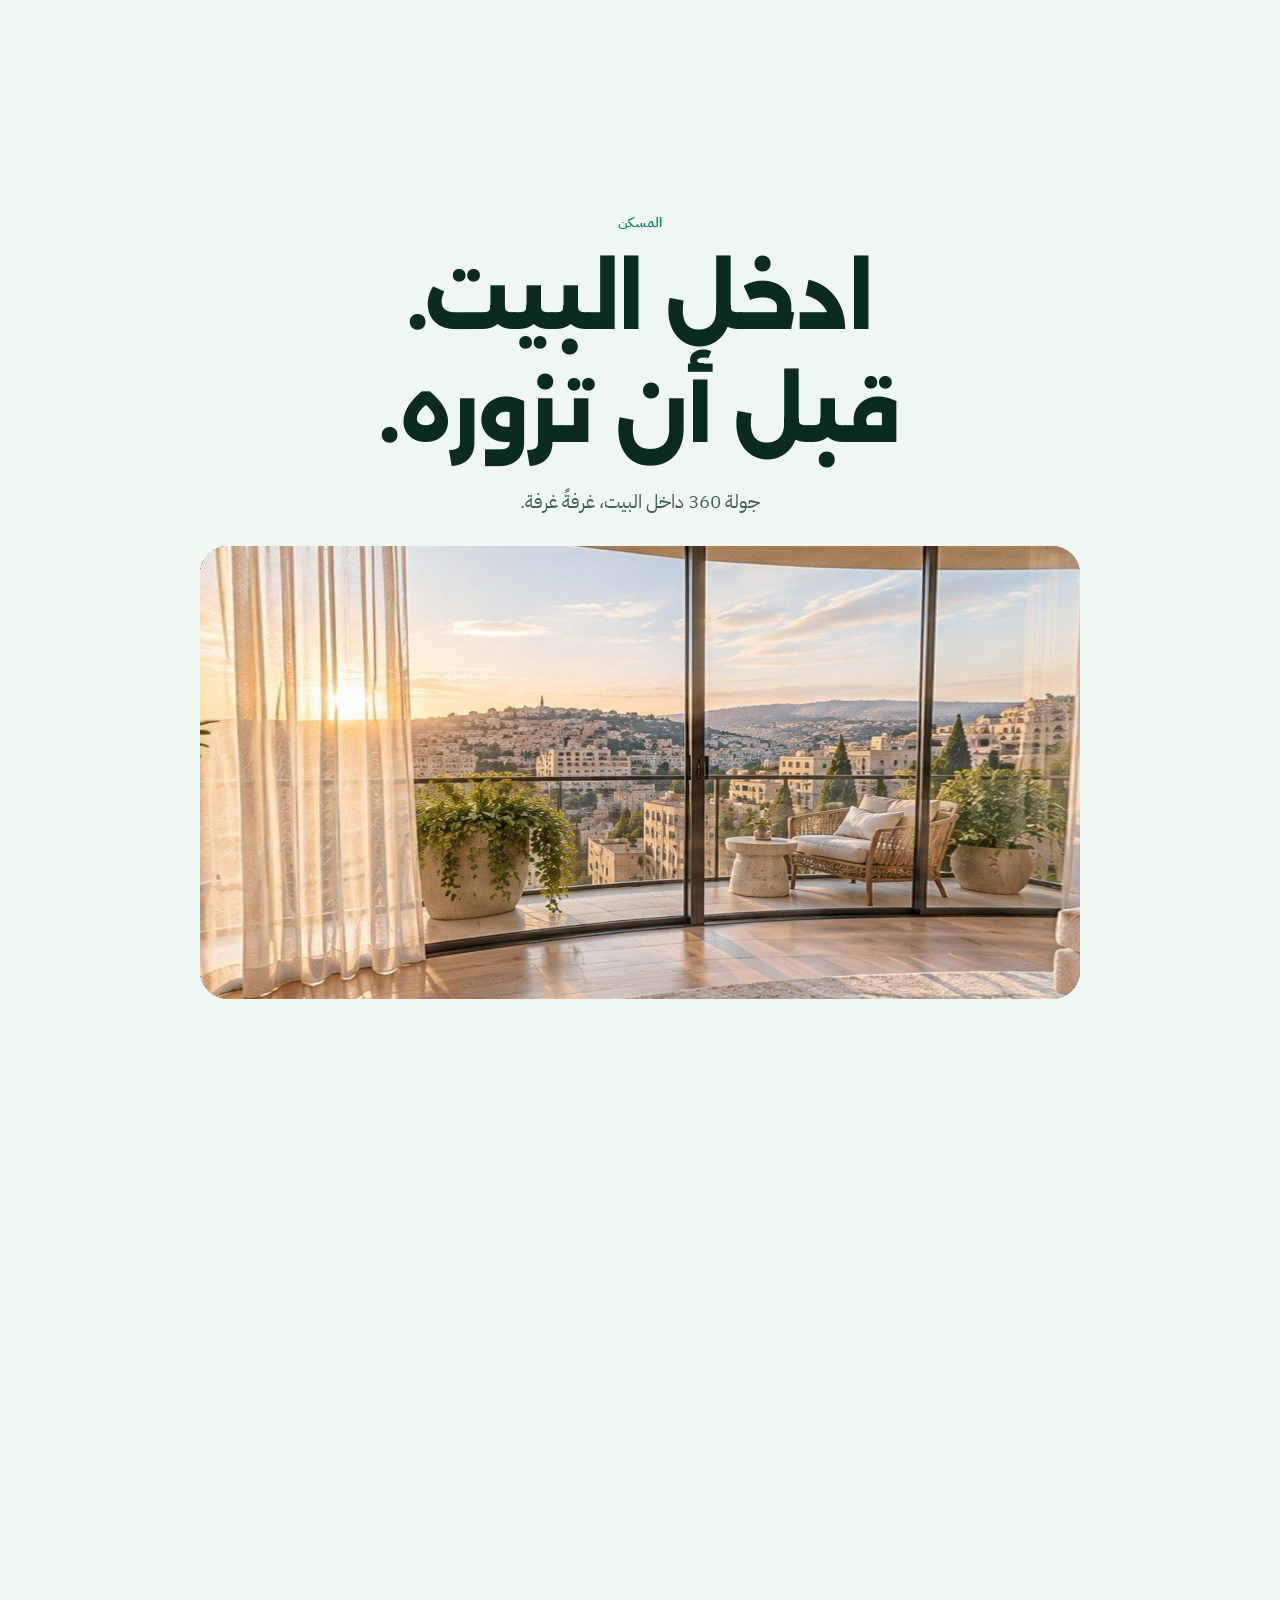
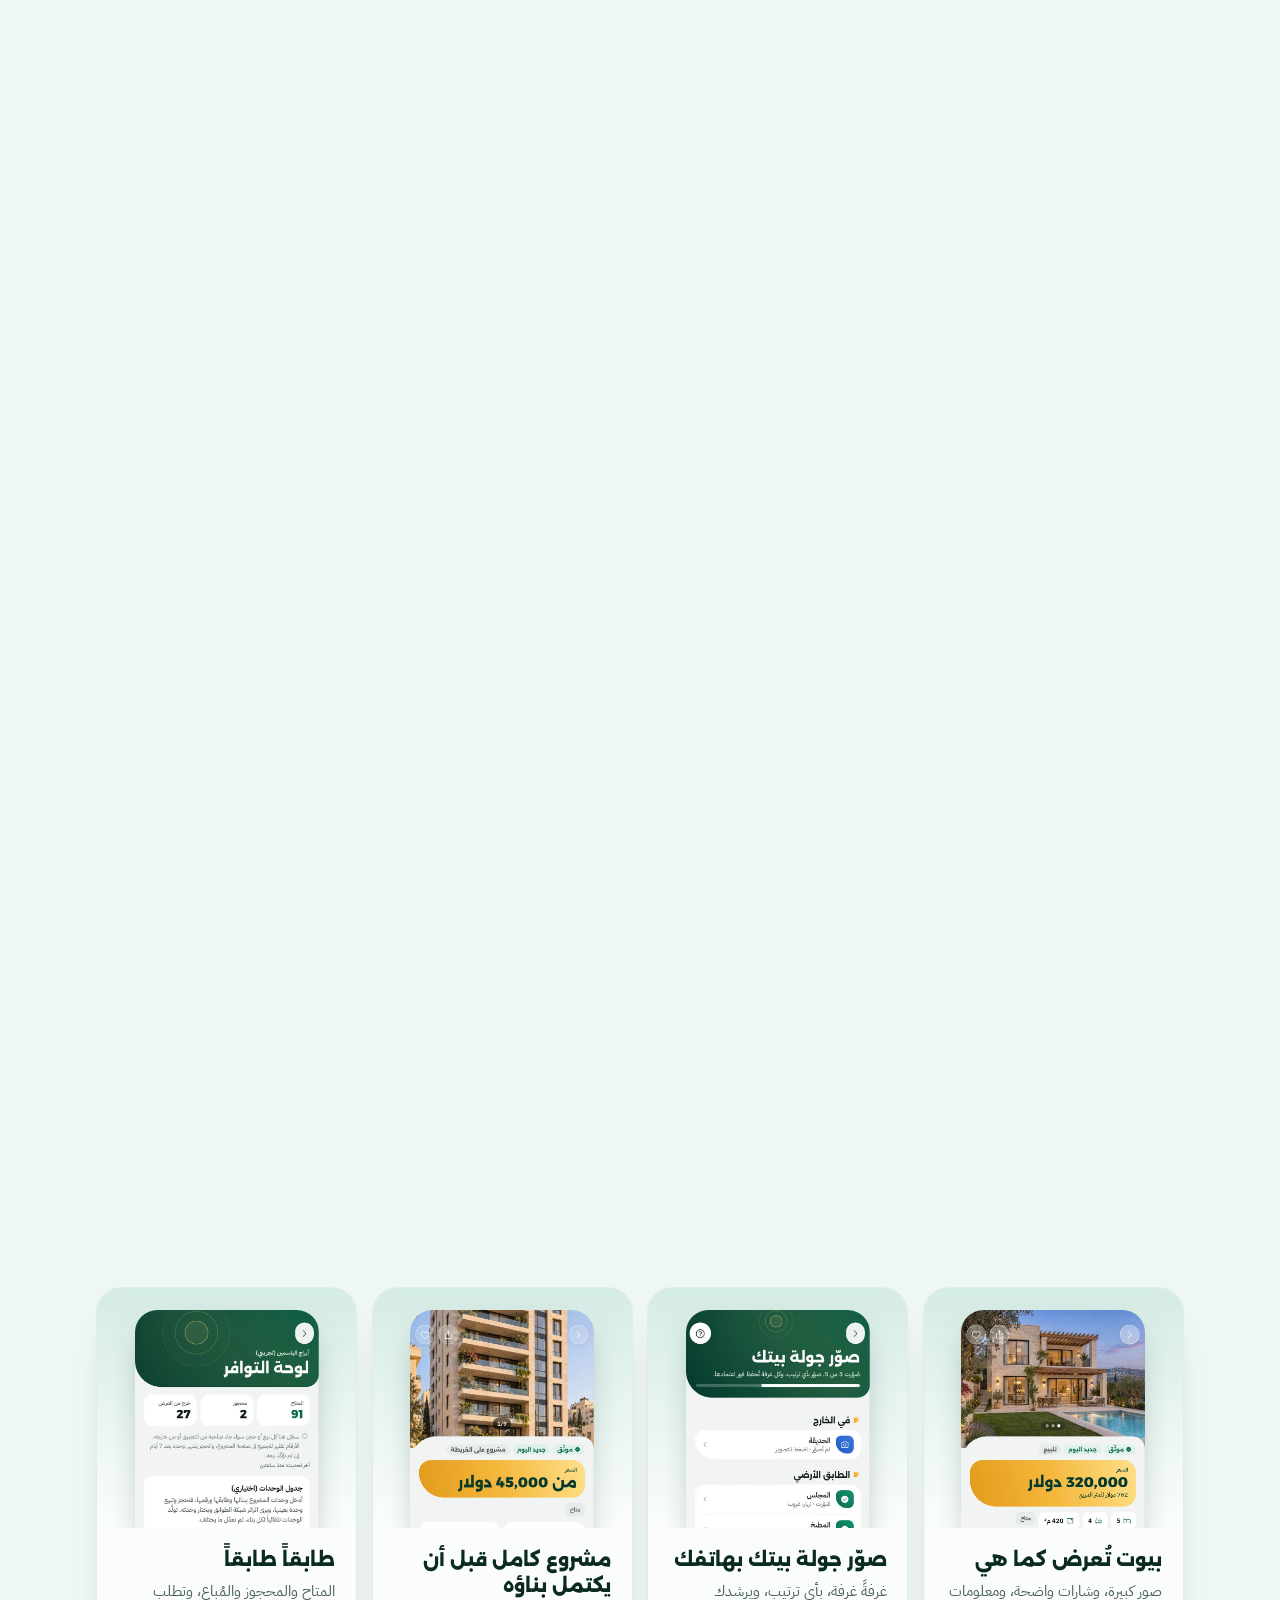
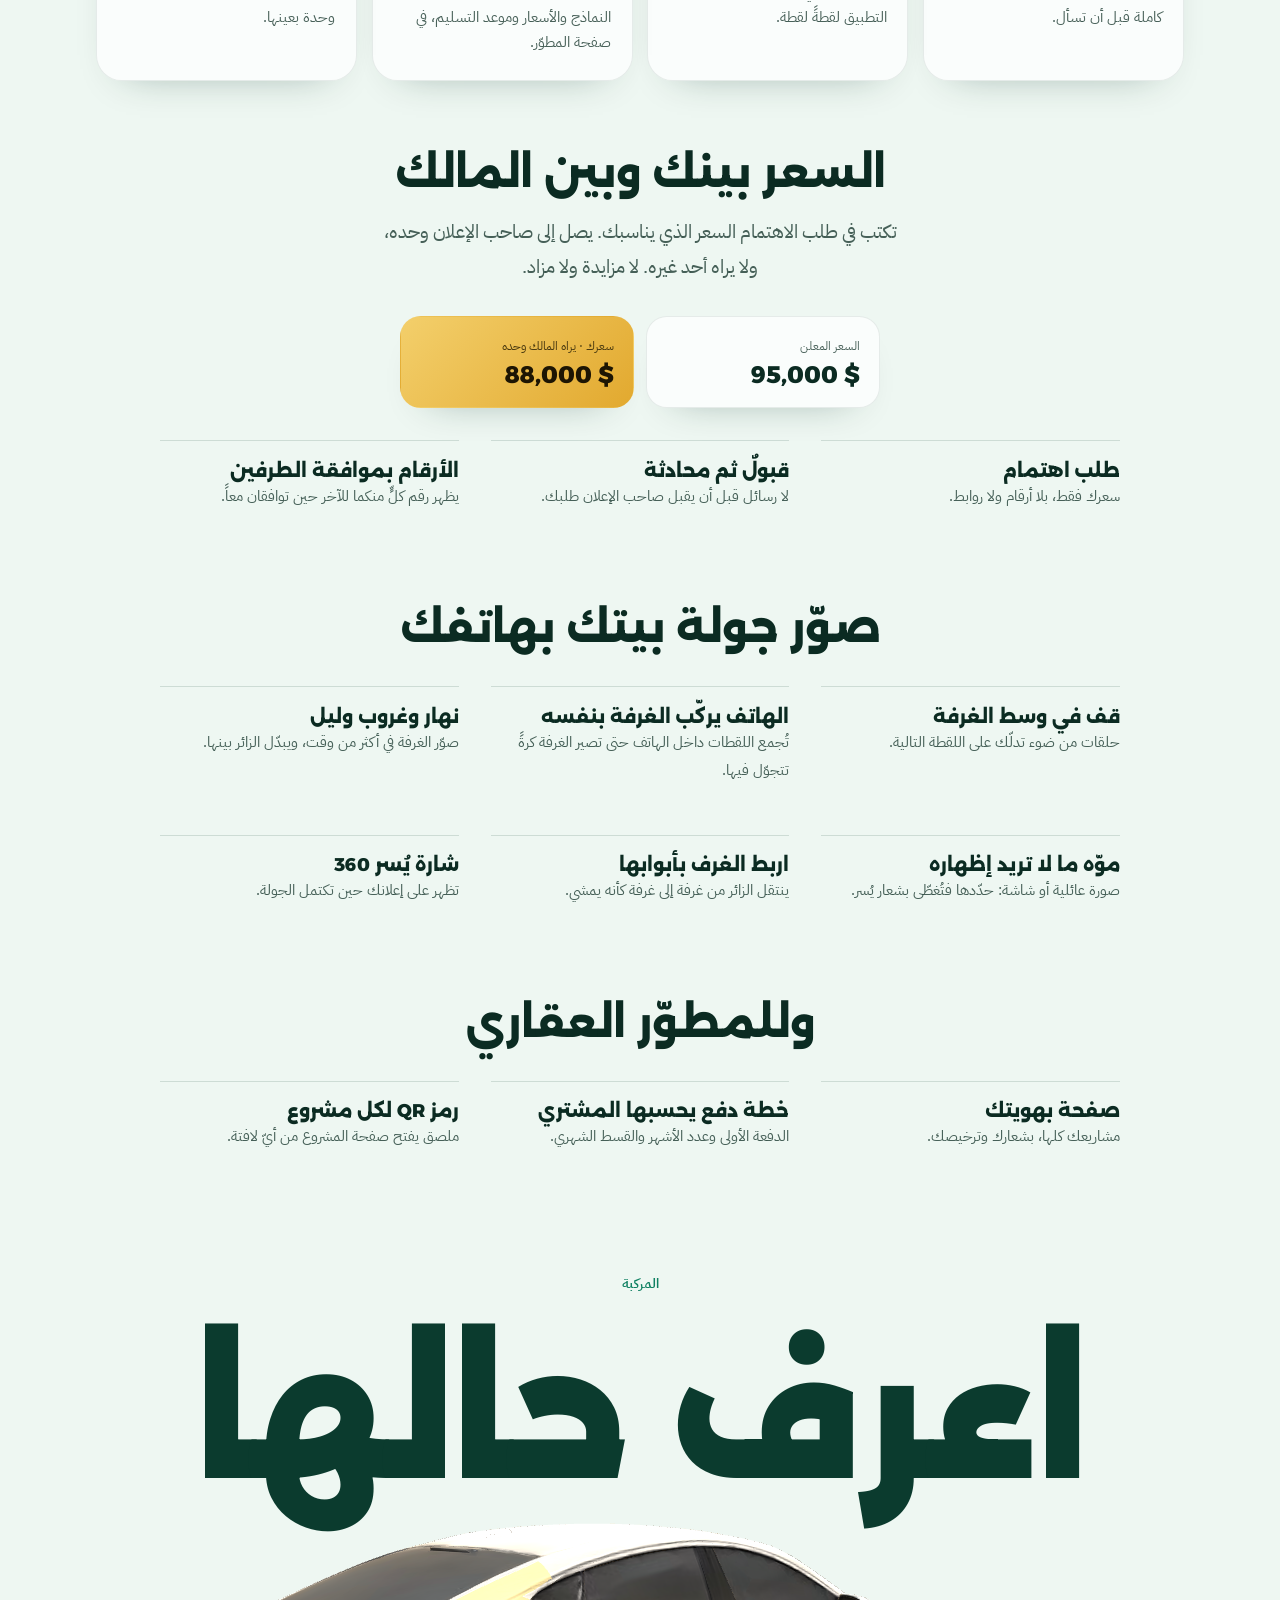
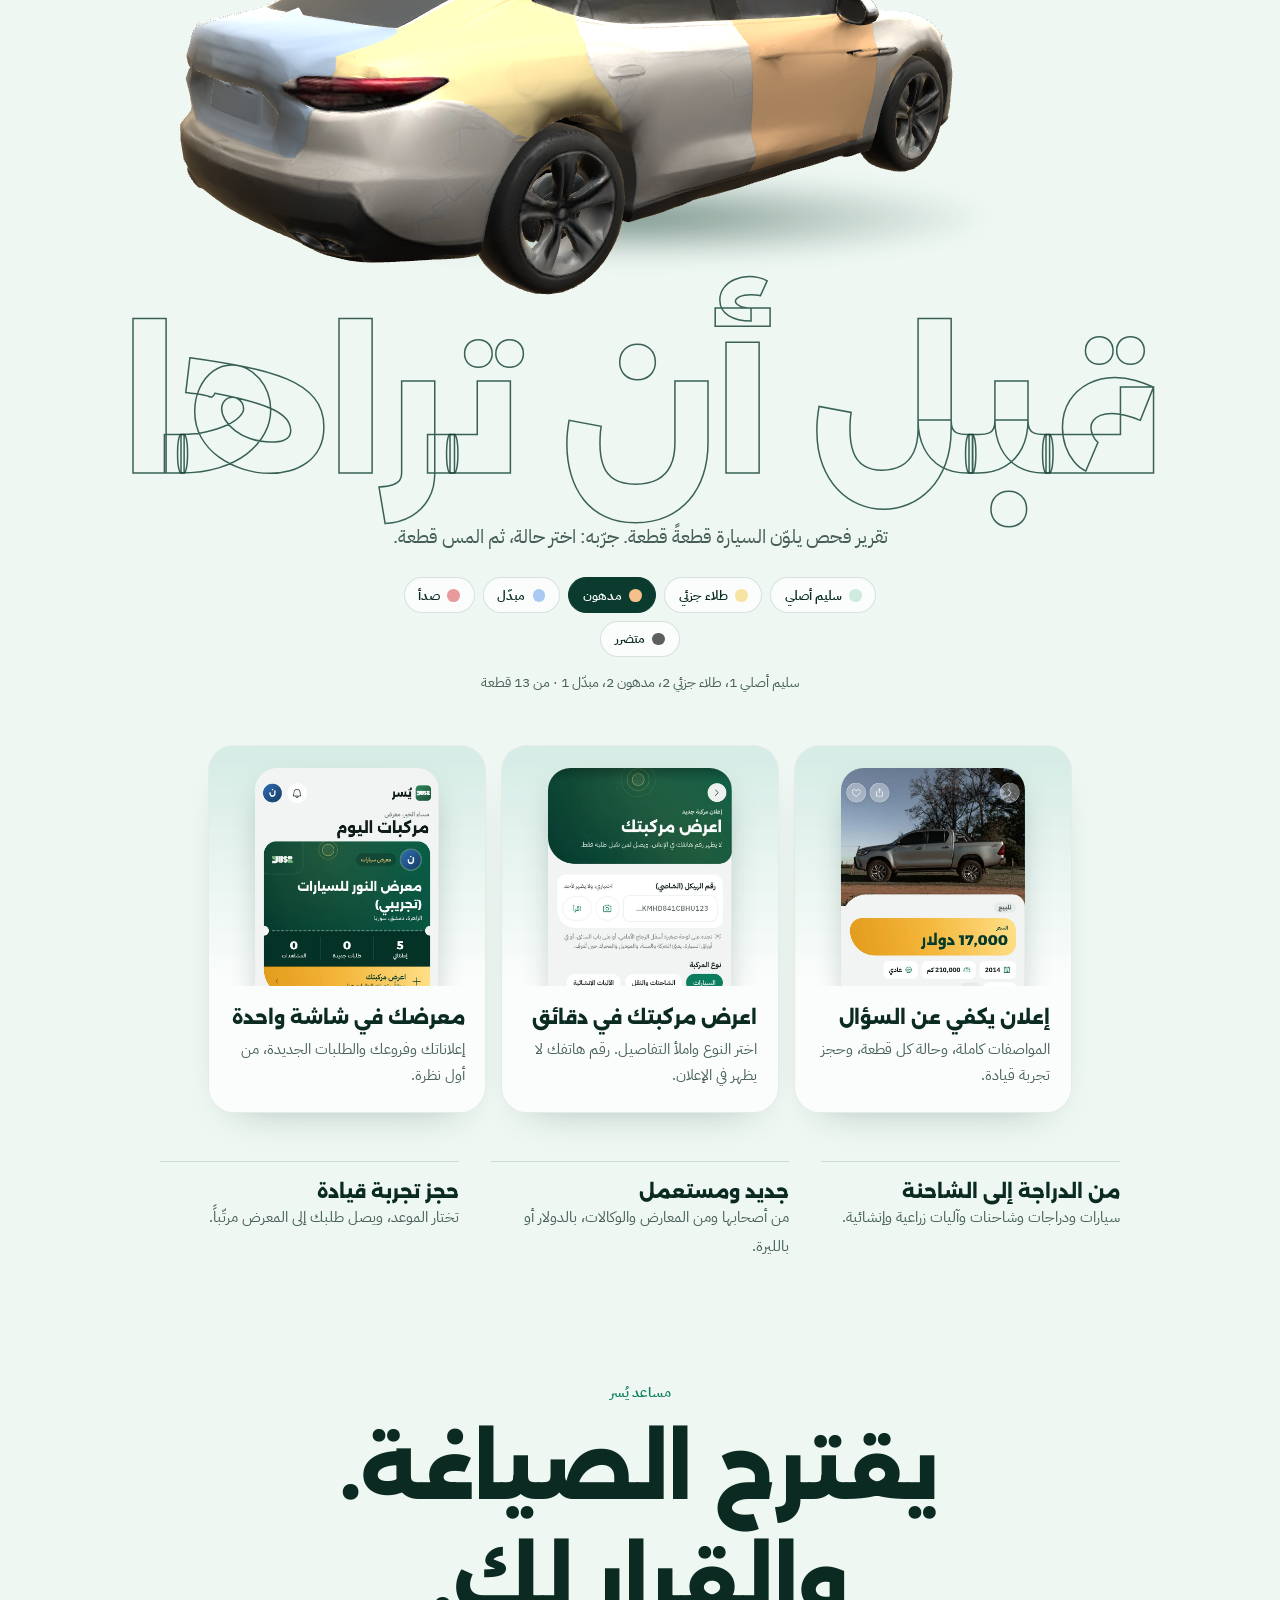
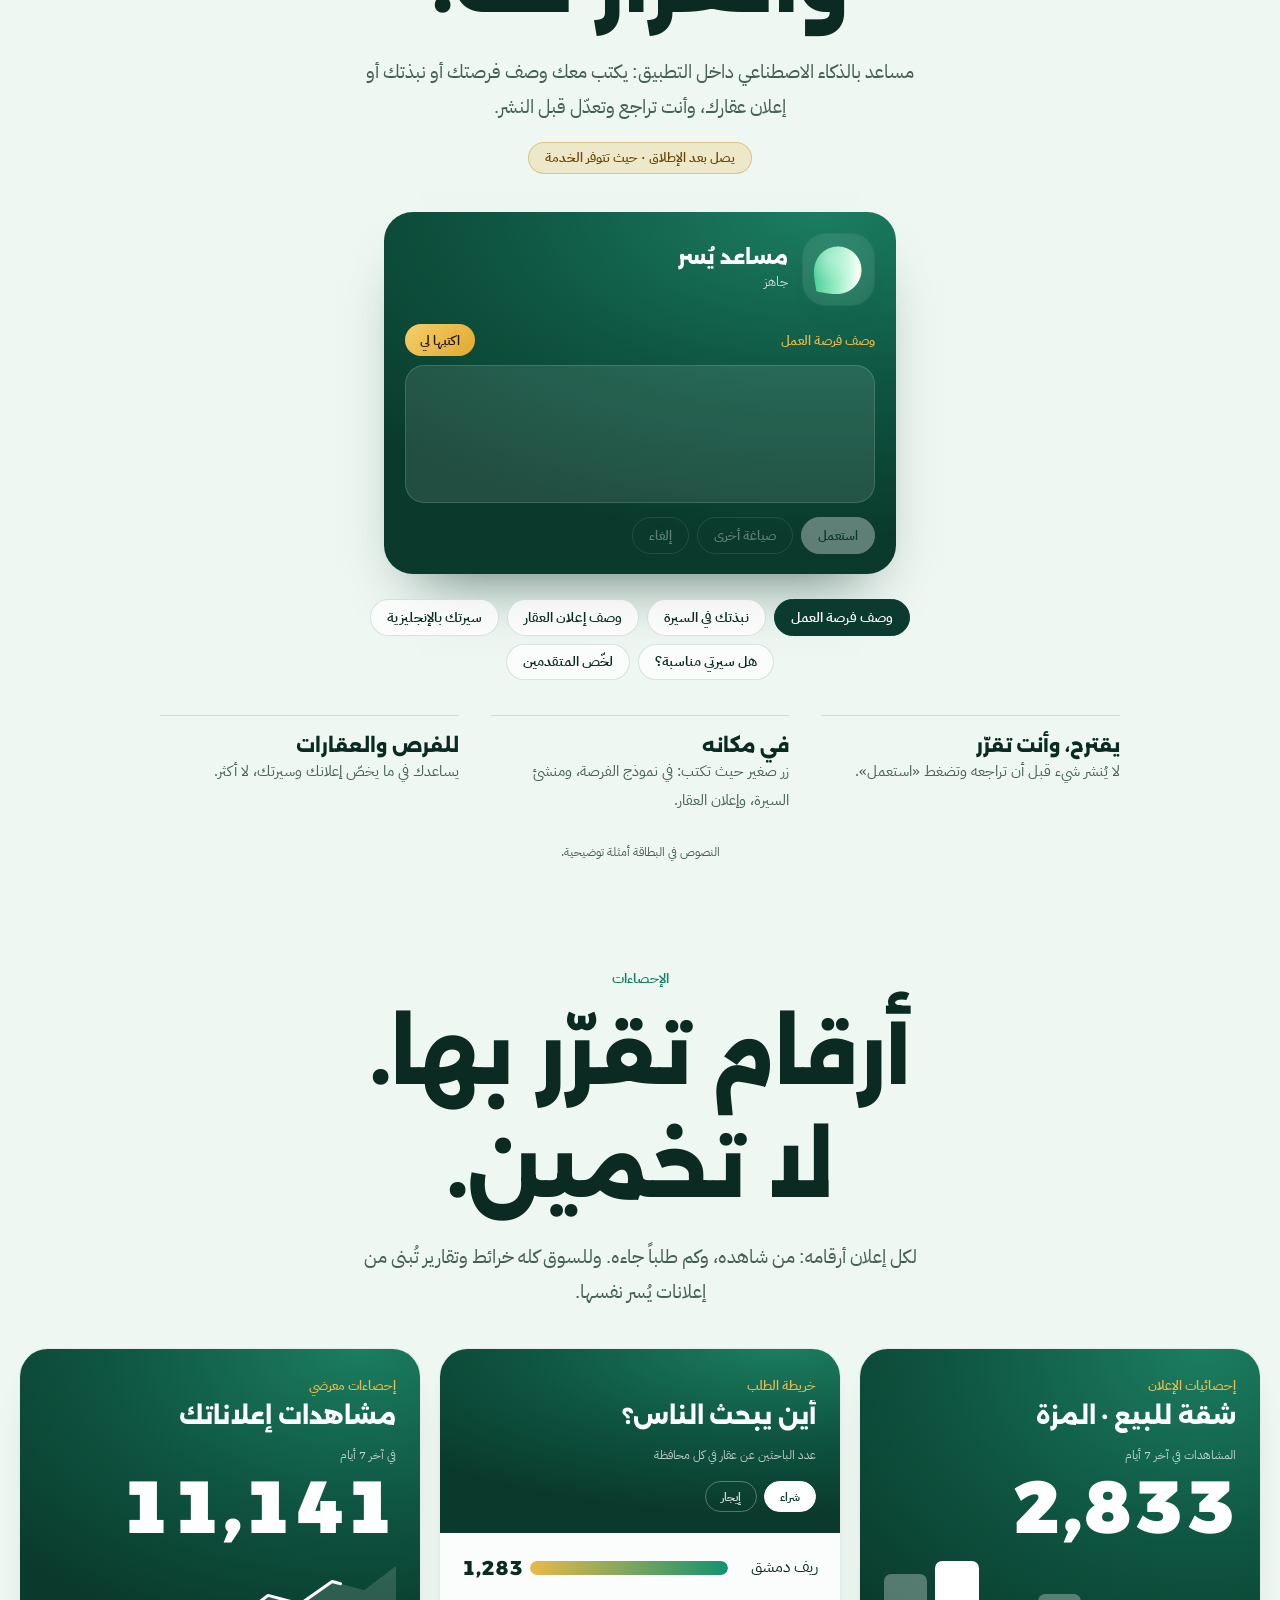
==== commit e341d74a: "Yusr site: English page at /en/ with English app screens, language link, car raised with a soft grou" ====
--- a/index.html
+++ b/index.html
@@ -17,6 +17,8 @@
   - Home: scroll-to-scale media. Vehicle: giant type around the media. Safety: scroll-highlighted word list.
   Screens are real app screenshots. The 360 viewer and the 3D car are the app's own shader and model.
 -->
+<link rel="alternate" hreflang="ar" href="https://yusrapp.net/">
+<link rel="alternate" hreflang="en" href="https://yusrapp.net/en/">
 <link rel="stylesheet" href="site.css">
 </head>
 <body>
@@ -26,7 +28,7 @@
   <nav aria-label="أقسام الصفحة">
     <a href="#work">العمل</a><a href="#home">المسكن</a><a href="#cars">المركبة</a><a href="#ai">المساعد</a><a href="#stats">الإحصاءات</a><a href="#safe">الأمان</a>
   </nav>
-  <a class="get" href="#get">قريباً</a>
+  <span class="acts"><a class="lang" href="en/" lang="en">EN</a><a class="get" href="#get">قريباً</a></span>
 </header>
 
 <main id="top">
@@ -170,9 +172,8 @@
     <div class="aihead">
       <span class="aiorb"><canvas id="aiMark" aria-hidden="true"></canvas><svg class="aimark" viewBox="10 10 80 80" aria-hidden="true"><defs><linearGradient id="aiG" gradientUnits="userSpaceOnUse" x1="79.7" y1="20.3" x2="20.3" y2="79.7"><stop offset="0" stop-color="#2FC489"/><stop offset=".45" stop-color="#8FEBC0"/><stop offset=".8" stop-color="#F2FFF8"/><stop offset="1" stop-color="#FFE08A"/></linearGradient></defs><path d="M80.0 50.0 80.0 51.6 79.8 53.1 79.6 54.7 79.4 56.2 79.0 57.8 78.5 59.3 78.0 60.8 77.4 62.2 76.7 63.6 76.0 65.0 75.2 66.4 74.3 67.7 73.3 68.9 72.3 70.1 71.2 71.2 70.1 72.3 68.9 73.4 67.7 74.3 66.4 75.2 65.1 76.1 63.7 76.9 62.3 77.6 60.8 78.2 59.3 78.8 57.8 79.2 56.3 79.7 54.8 80.0 53.2 80.3 51.6 80.5 50.0 80.7 48.4 80.7 46.8 80.8 45.1 80.7 43.5 80.6 41.8 80.5 40.2 80.3 38.5 80.1 36.7 79.8 34.9 79.5 33.1 79.2 31.2 78.9 29.2 78.6 27.1 78.2 24.9 77.9 22.4 77.6 22.1 75.1 21.8 72.9 21.4 70.8 21.1 68.8 20.8 66.9 20.5 65.1 20.2 63.3 19.9 61.5 19.7 59.8 19.5 58.2 19.4 56.5 19.3 54.9 19.2 53.2 19.3 51.6 19.3 50.0 19.5 48.4 19.7 46.8 20.0 45.2 20.3 43.7 20.8 42.2 21.2 40.7 21.8 39.2 22.4 37.7 23.1 36.3 23.9 34.9 24.8 33.6 25.7 32.3 26.6 31.1 27.7 29.9 28.8 28.8 29.9 27.7 31.1 26.7 32.3 25.7 33.6 24.8 35.0 24.0 36.4 23.3 37.8 22.6 39.2 22.0 40.7 21.5 42.2 21.0 43.8 20.6 45.3 20.4 46.9 20.2 48.4 20.0 50.0 20.0 51.6 20.0 53.1 20.2 54.7 20.4 56.2 20.7 57.8 21.0 59.3 21.5 60.8 22.0 62.2 22.6 63.6 23.3 65.0 24.0 66.3 24.8 67.6 25.7 68.9 26.7 70.1 27.7 71.2 28.8 72.3 29.9 73.3 31.1 74.3 32.4 75.2 33.7 76.0 35.0 76.7 36.4 77.4 37.8 78.0 39.2 78.5 40.7 79.0 42.2 79.3 43.8 79.6 45.3 79.8 46.9 80.0 48.4Z" fill="url(#aiG)"/></svg></span>
       <div><b>مساعد يُسر</b><small id="aiState">جاهز</small></div>
-      <span class="aiask" id="aiAsk">اكتبها لي</span>
-    </div>
-    <p class="aiwhere" id="aiWhere">وصف فرصة العمل</p>
+    </div>
+    <div class="airow"><p class="aiwhere" id="aiWhere">وصف فرصة العمل</p><span class="aiask" id="aiAsk">اكتبها لي</span></div>
     <p class="aiout" id="aiOut"></p>
     <div class="aibtns"><span class="use">استعمل</span><span>صياغة أخرى</span><span>إلغاء</span></div>
   </div>
--- a/site.css
+++ b/site.css
@@ -426,3 +426,36 @@
 .aichips li.on{background:#0b3b2e;color:#fff;border-color:#0b3b2e}
 .ai .facts.light{margin-top:2.2rem}
 @media (min-width:768px){.aiout{min-height:8.6rem}}
+
+/* 27/11 18:40 (محمد): «رفعها شوي… عم تبين السيارة اذا رفعتها تحت حرف، واعمل تحتها ظل شوي»: السيارة أعلى، وتداخلها مع السطر السفلي أقل، وظل أرضي ناعم يتبع دورانها */
+.stage3d{margin:clamp(-5rem,-10vw,-2.2rem) 0 clamp(-1.9rem,-4vw,-.8rem)}
+.floor{left:10%;right:10%;bottom:18%;height:17%;background:radial-gradient(closest-side,rgba(8,50,38,.5),rgba(8,50,38,.2) 55%,rgba(8,50,38,0));filter:blur(9px);transform-origin:50% 50%;will-change:transform}
+
+/* 27/11 18:40: رابط اللغة، وضبط الصفحة الإنجليزية (en/، اتجاه LTR) */
+.acts{display:flex;align-items:center;gap:.55rem}
+.lang{font:600 .8rem "Plex";text-decoration:none;padding:.4rem .75rem;border-radius:999px;border:1px solid var(--border);background:rgba(255,255,255,.5)}
+.bar.dark .lang{border-color:rgba(255,255,255,.32);background:rgba(255,255,255,.1)}
+[dir=ltr] body{line-height:1.65}
+[dir=ltr] .h2{font-size:clamp(2rem,8.6vw,4.6rem);line-height:1.16;letter-spacing:-.02em}
+[dir=ltr] .h3{line-height:1.22}
+[dir=ltr] h1 span{font-size:clamp(2.1rem,11.4vw,3rem)}
+[dir=ltr] .big{font-size:clamp(2.1rem,10.6vw,9.4rem);letter-spacing:-.03em}
+[dir=ltr] .word{font-size:clamp(6rem,31vw,21rem);line-height:1.05;margin:-.1em 0 -.14em;padding:.1em .06em .18em;letter-spacing:-.04em}
+[dir=ltr] .end .h2{font-size:clamp(1.4rem,5.6vw,2.6rem)}
+[dir=ltr] .lines li{font-size:clamp(1.02rem,4.5vw,2rem)}
+[dir=ltr] .step b{line-height:1.2}
+[dir=ltr] .store small{direction:ltr}
+[dir=ltr] .offer b{text-align:left}
+[dir=ltr] .live .num{text-align:left}
+[dir=ltr] .rows b,[dir=ltr] .top b{text-align:right}
+[dir=ltr] .bars,[dir=ltr] .days{direction:ltr}
+[dir=ltr] .rows li{grid-template-columns:7.2rem 1fr 3.6rem;font-size:.92rem}
+[dir=ltr] .aiout{line-height:1.7}
+@media (min-width:768px){[dir=ltr] h1 span{font-size:5.4rem}}
+/* بطاقة المساعد: زر الطلب في سطر عنوان الحقل (يتّسع للنص الإنجليزي) */
+.airow{display:flex;align-items:center;justify-content:space-between;gap:.8rem;margin:1.1rem 0 .55rem}
+.airow .aiwhere{margin:0}
+.airow .aiask{margin:0;white-space:nowrap}
+.aihead small{white-space:nowrap}
+[dir=ltr] .live h3{font-size:clamp(1.02rem,4.8vw,1.3rem)}
+[dir=ltr] .rooms button{white-space:nowrap;font-size:.8rem;padding:.4rem .8rem}
